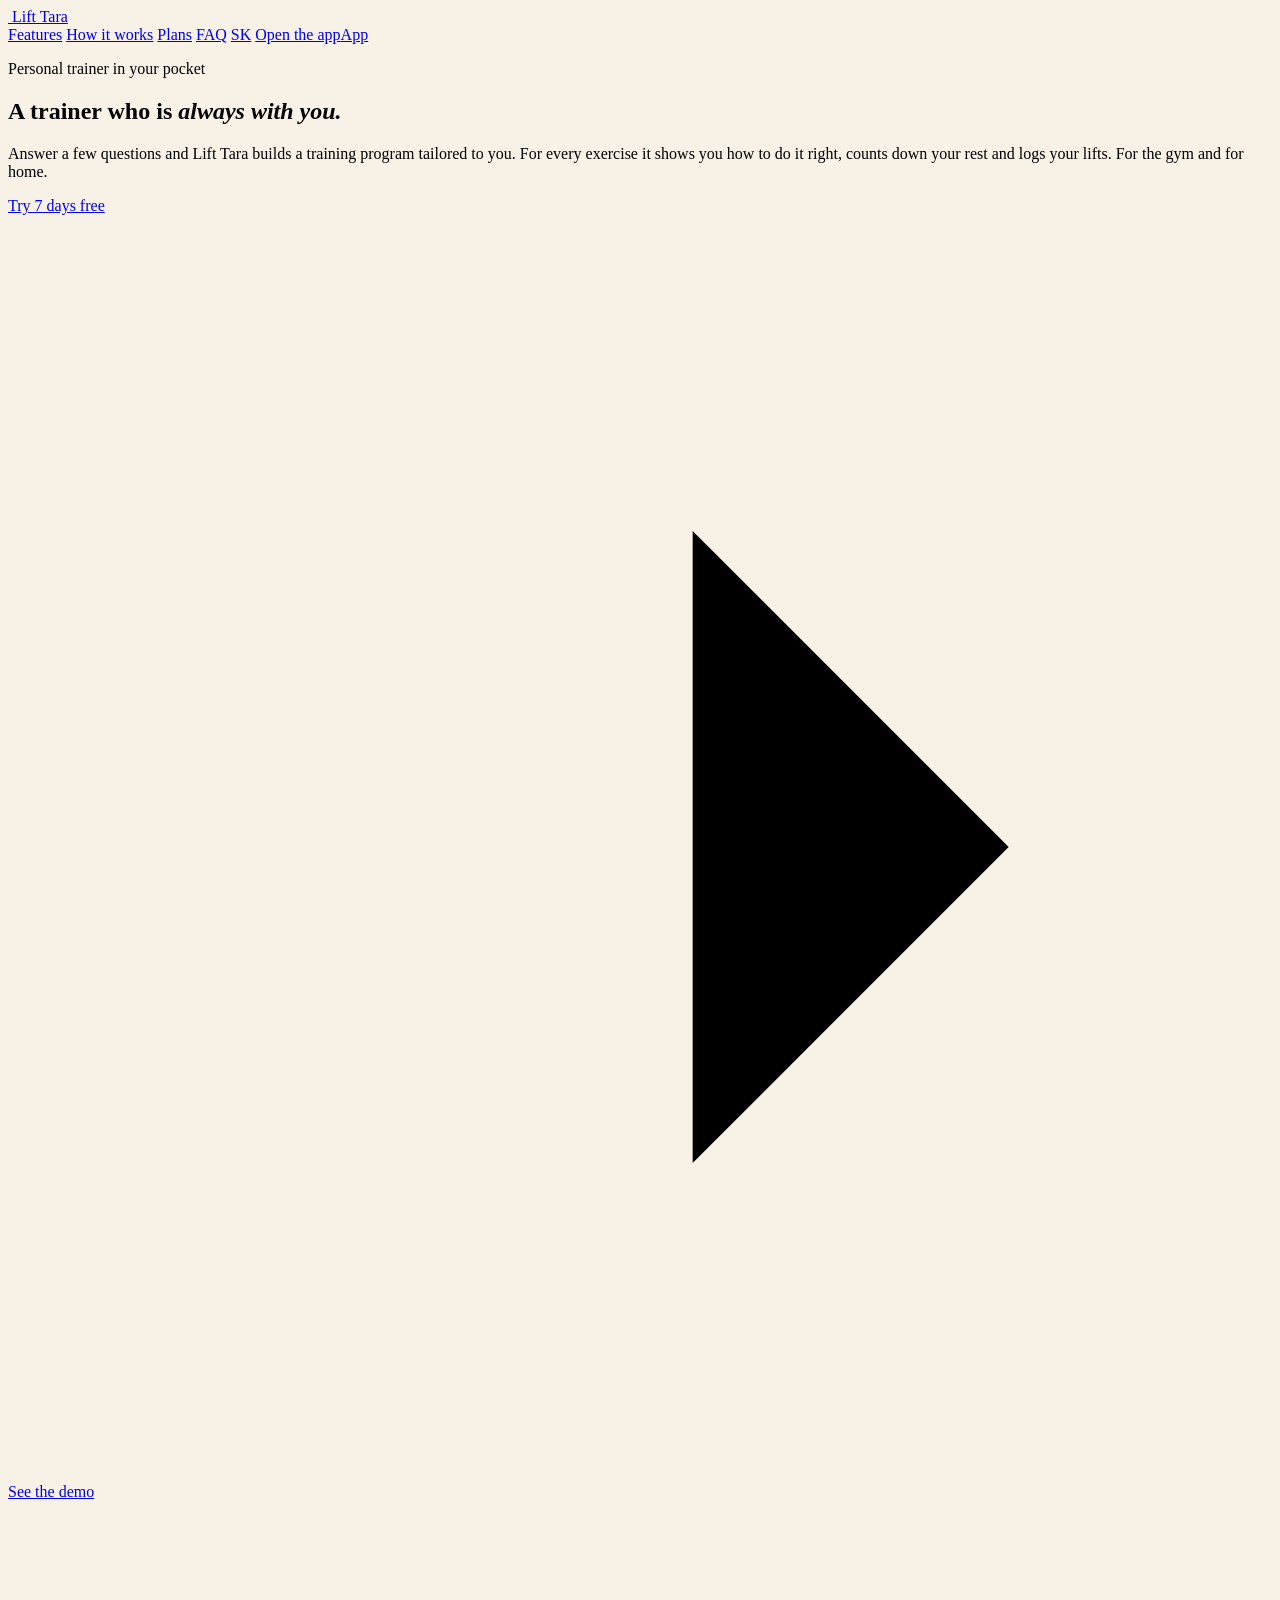
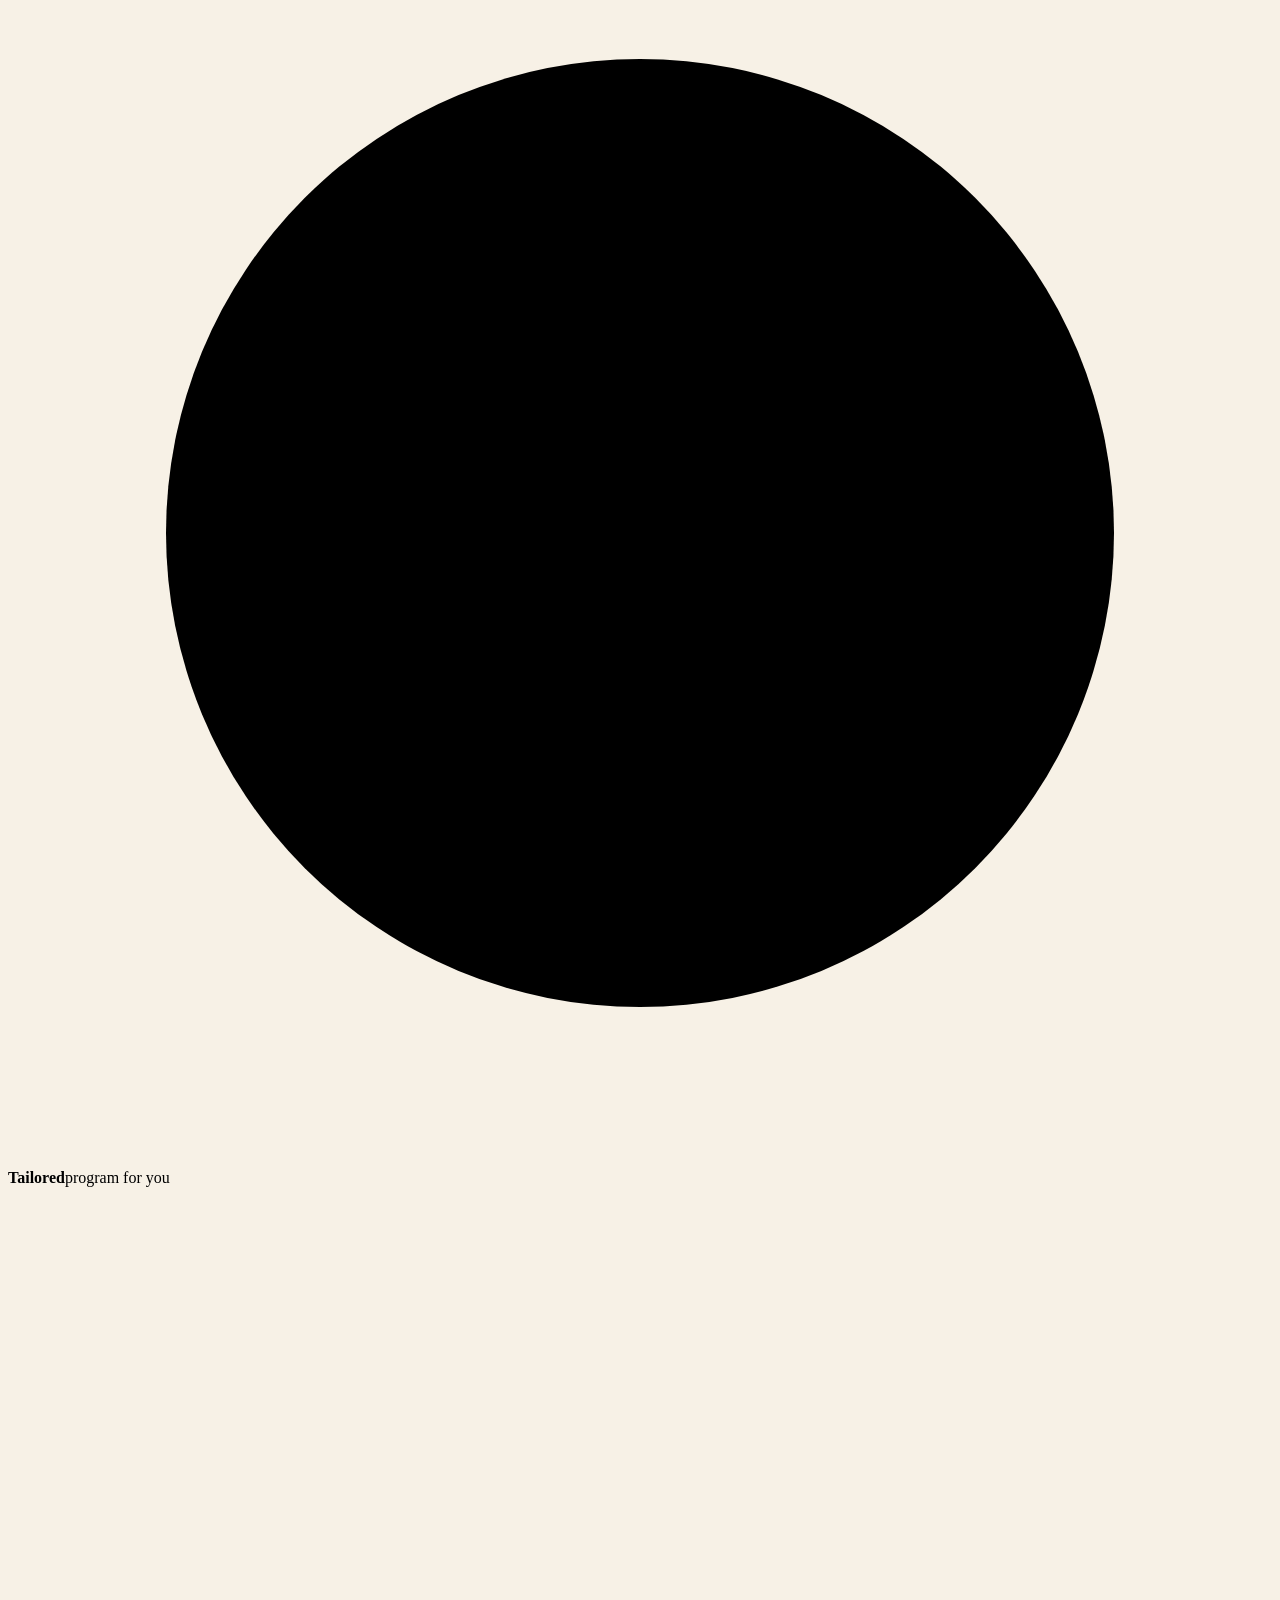
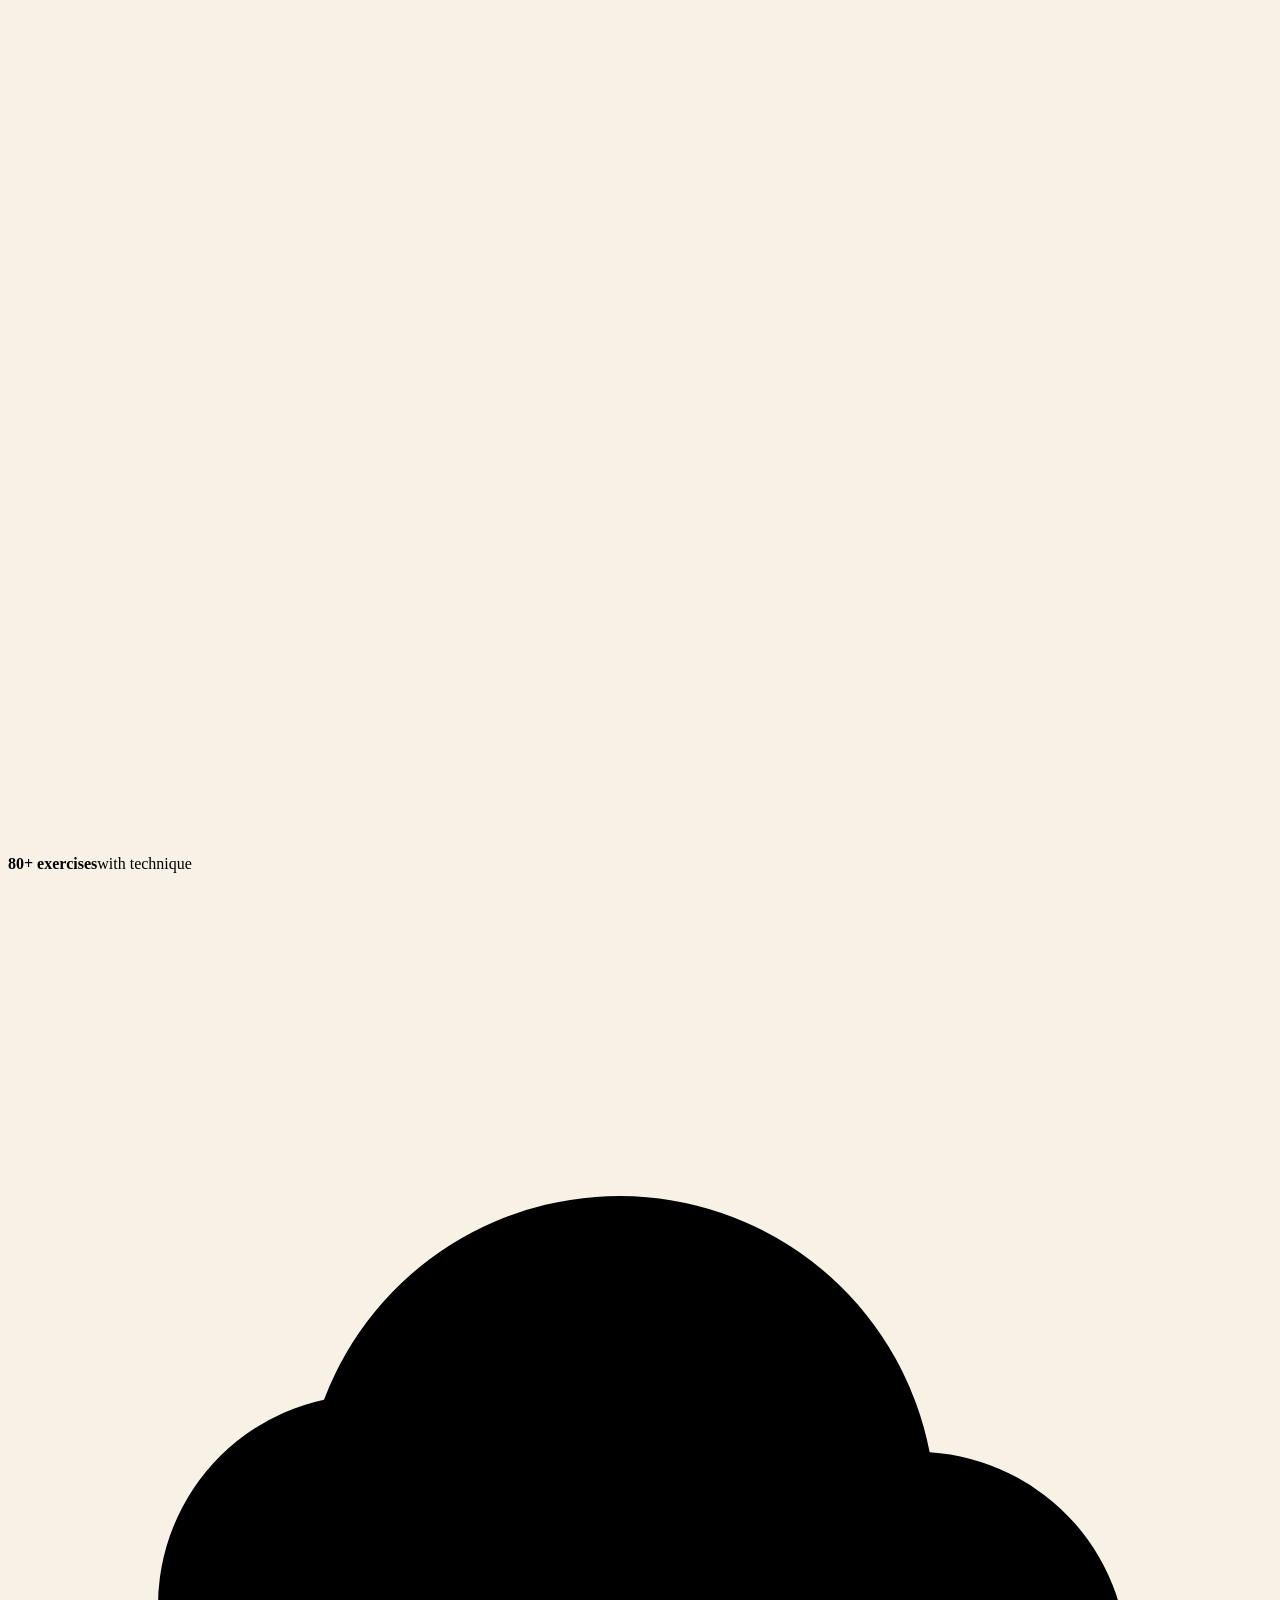
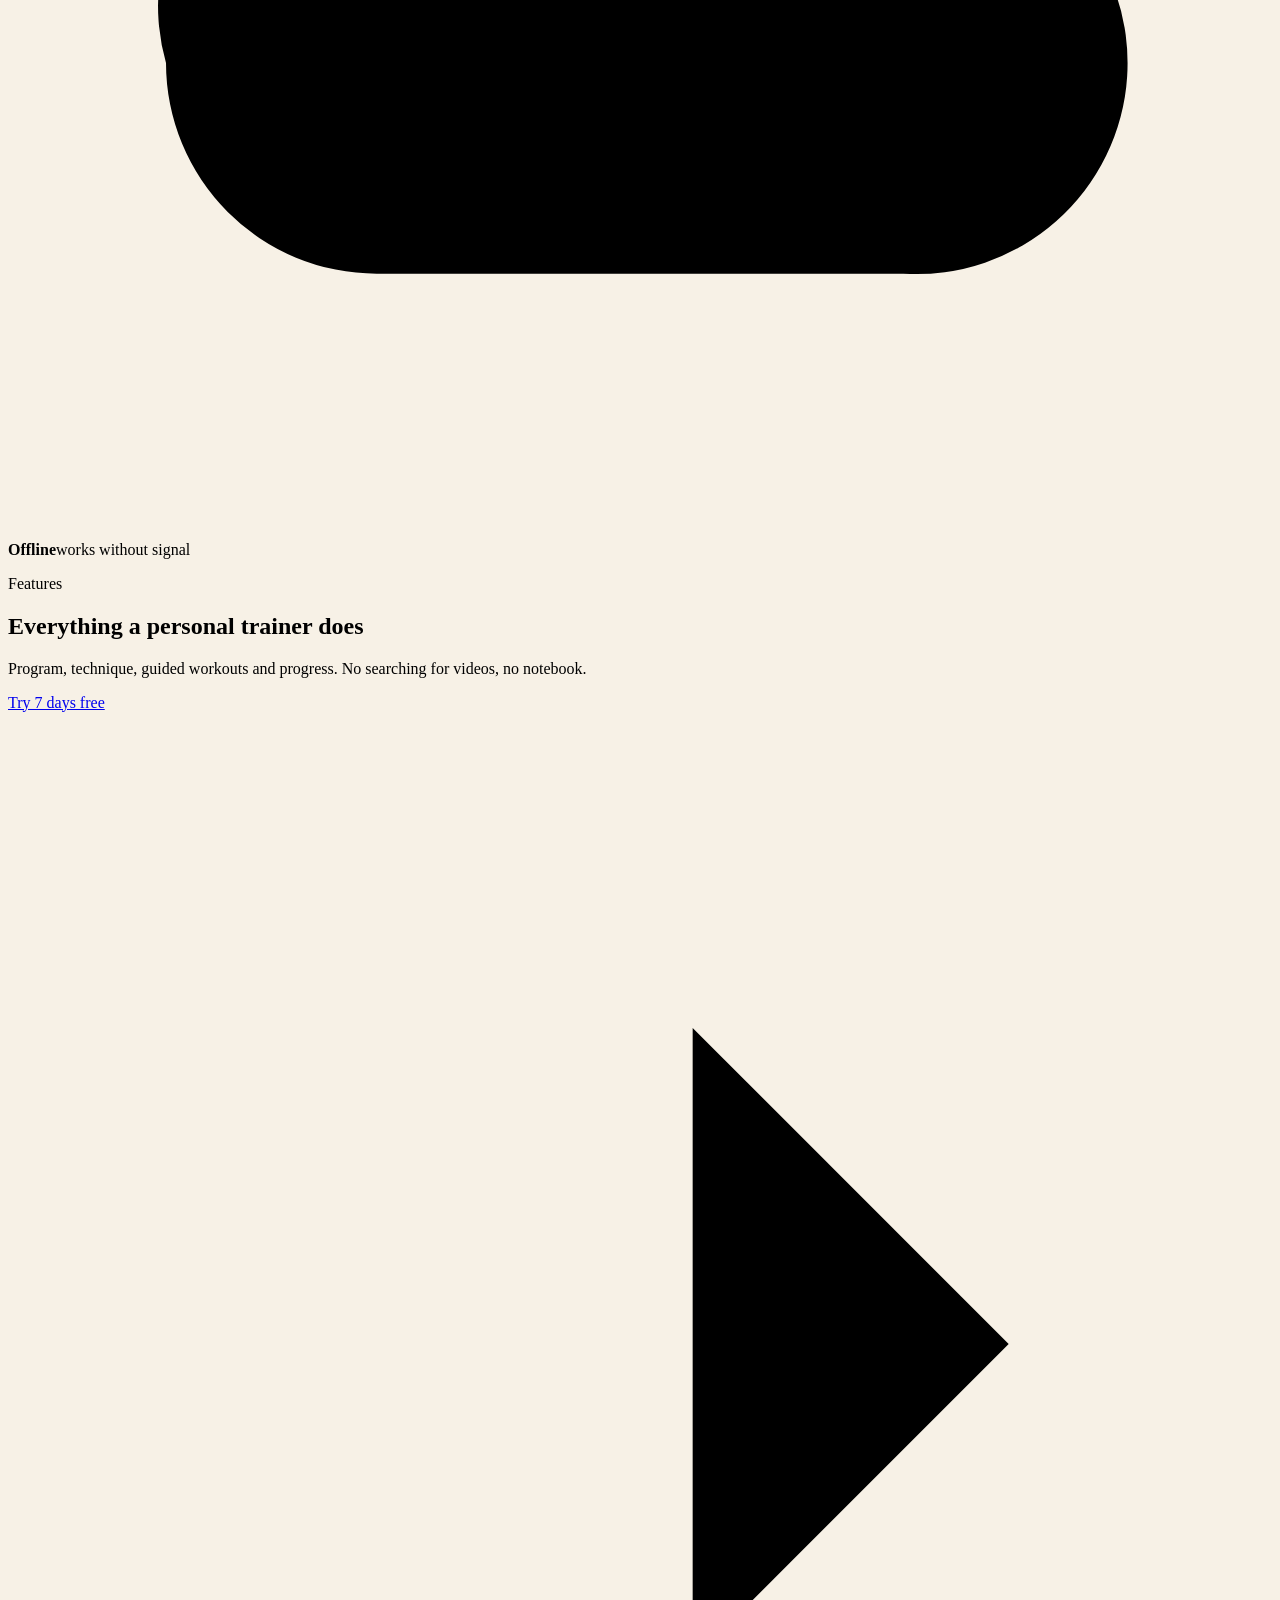
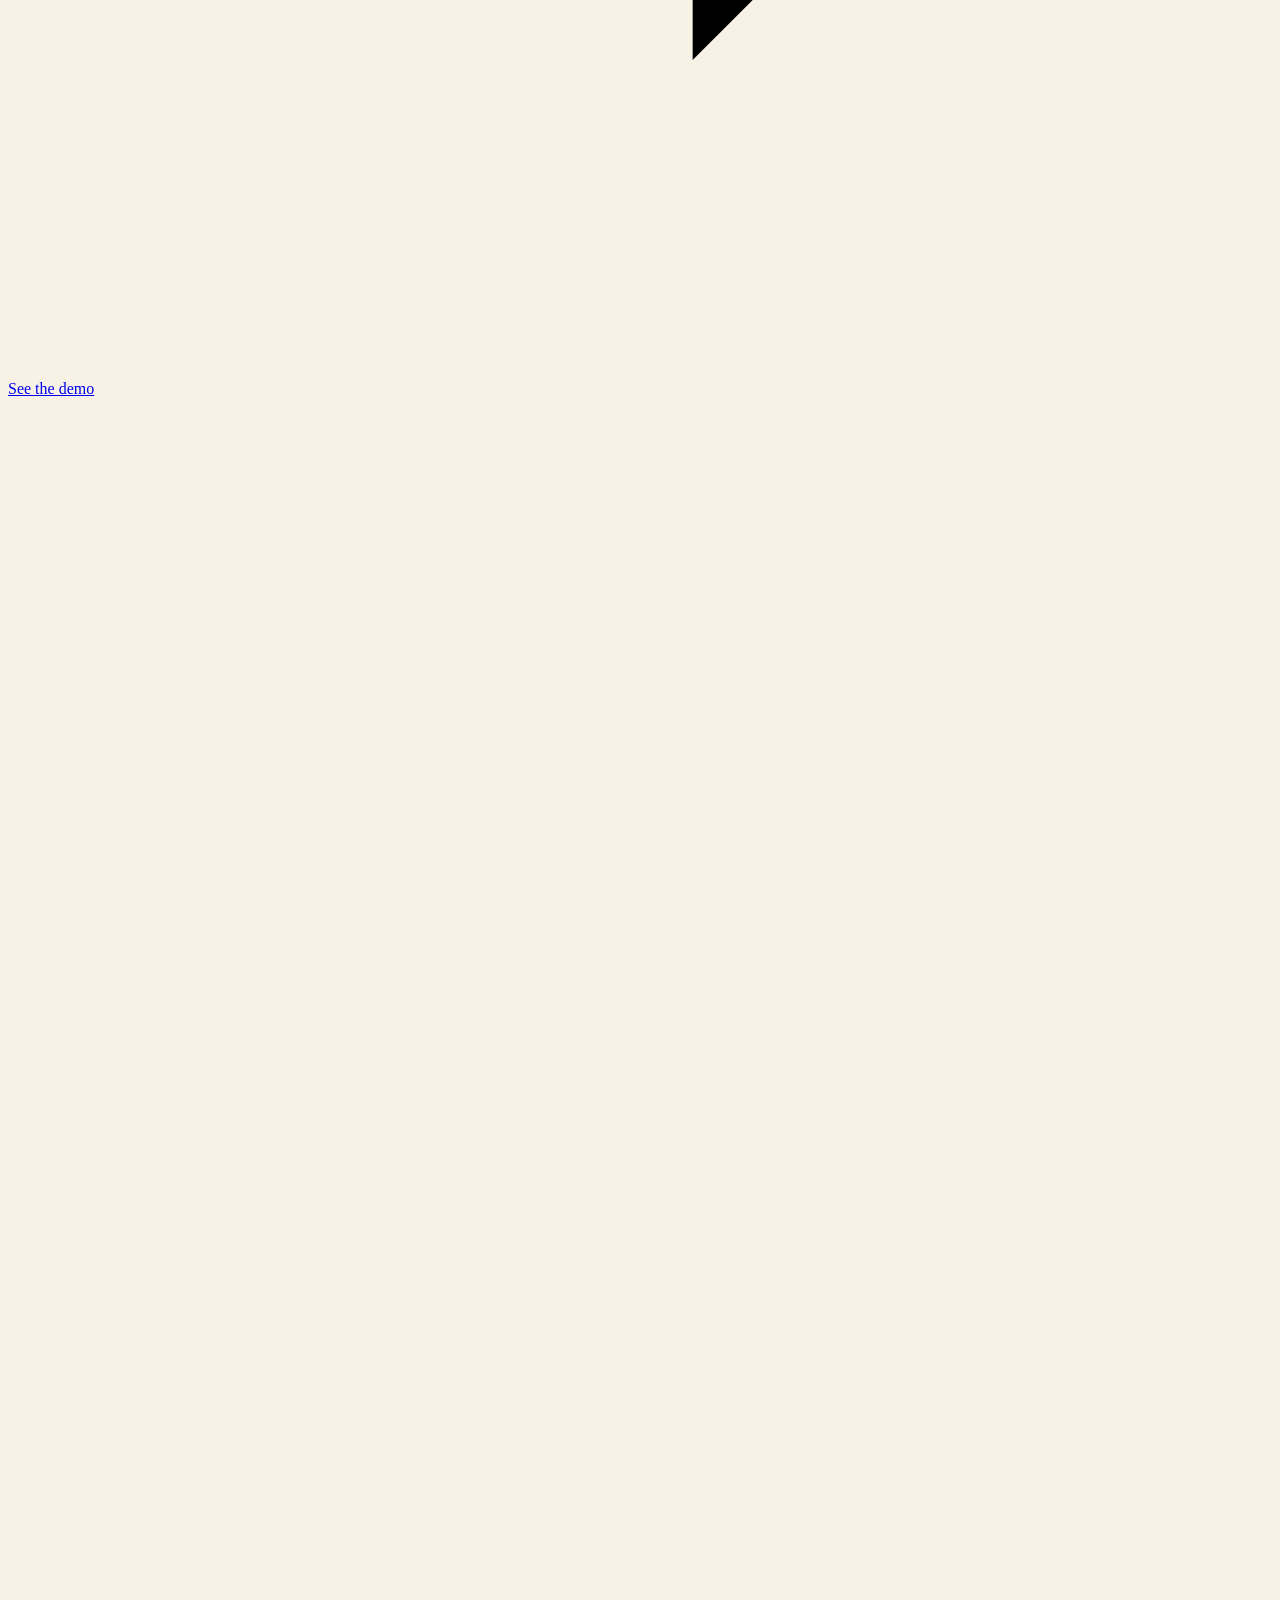
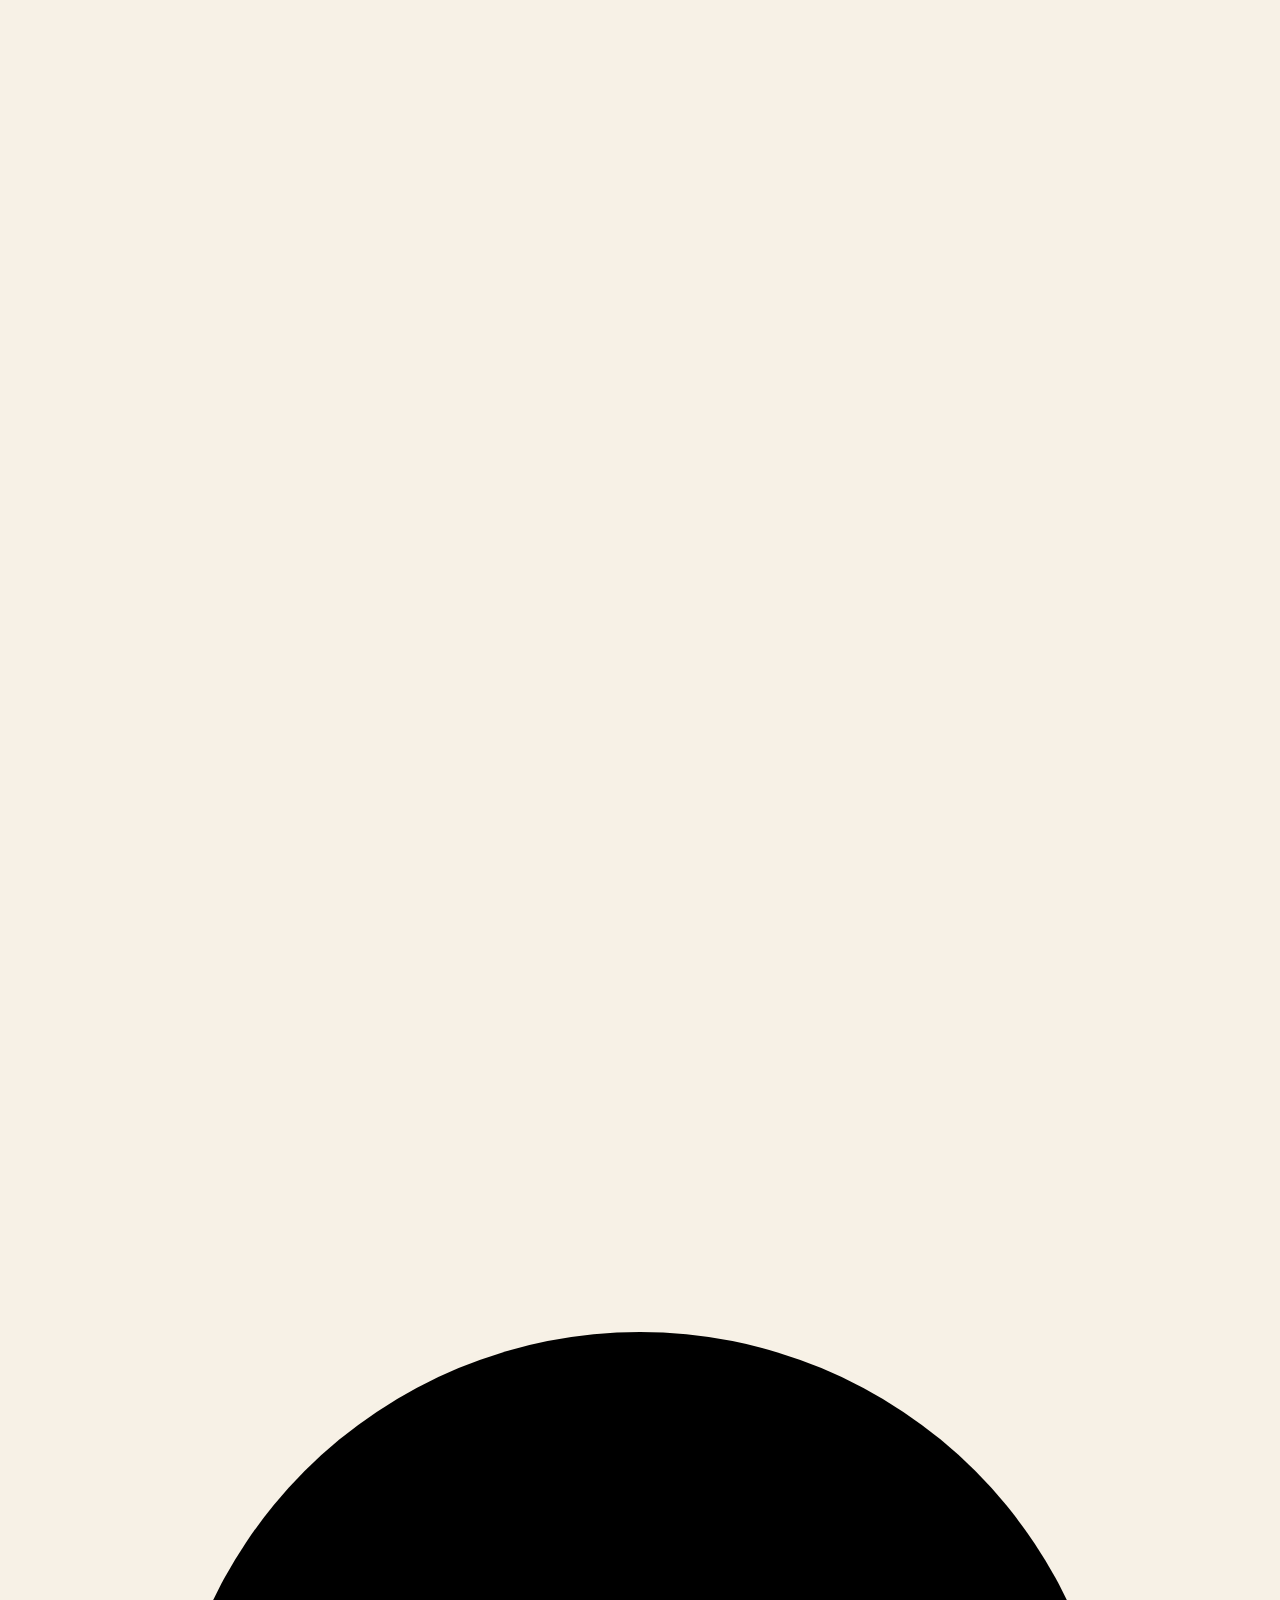
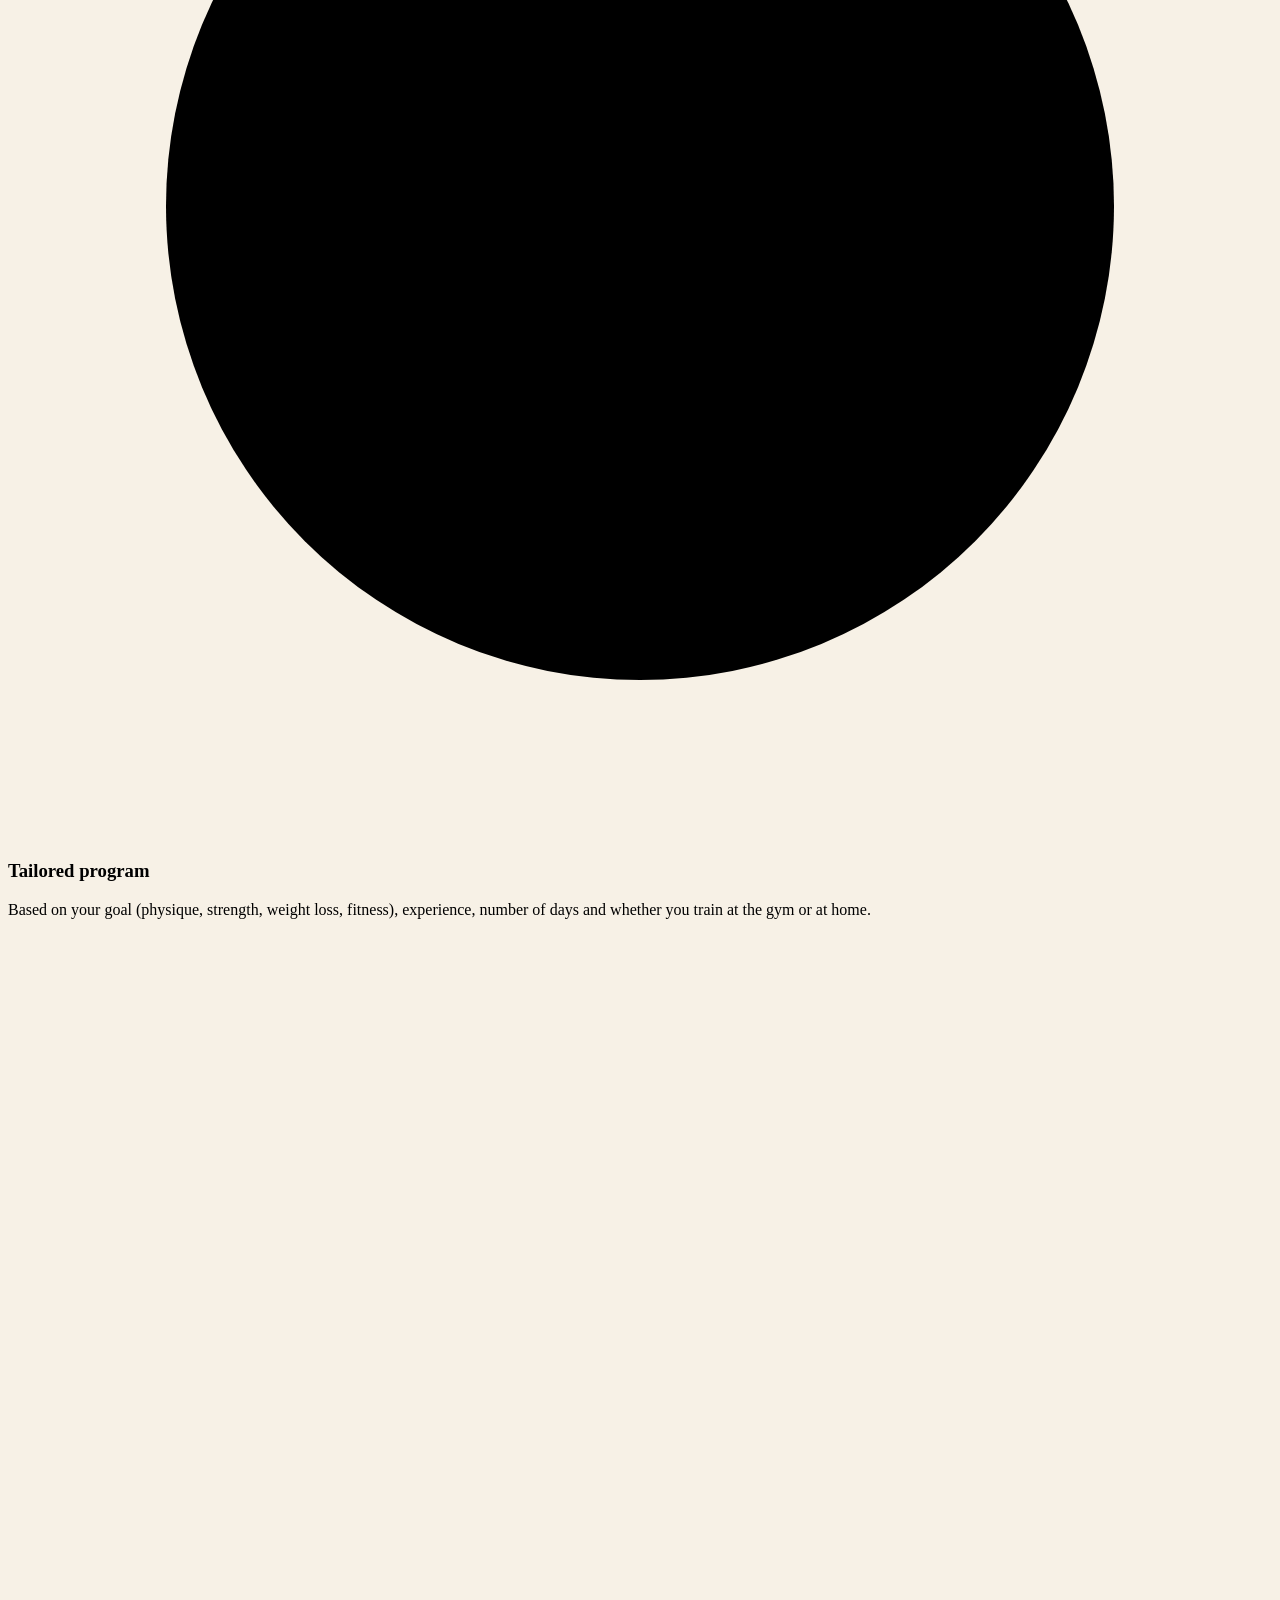
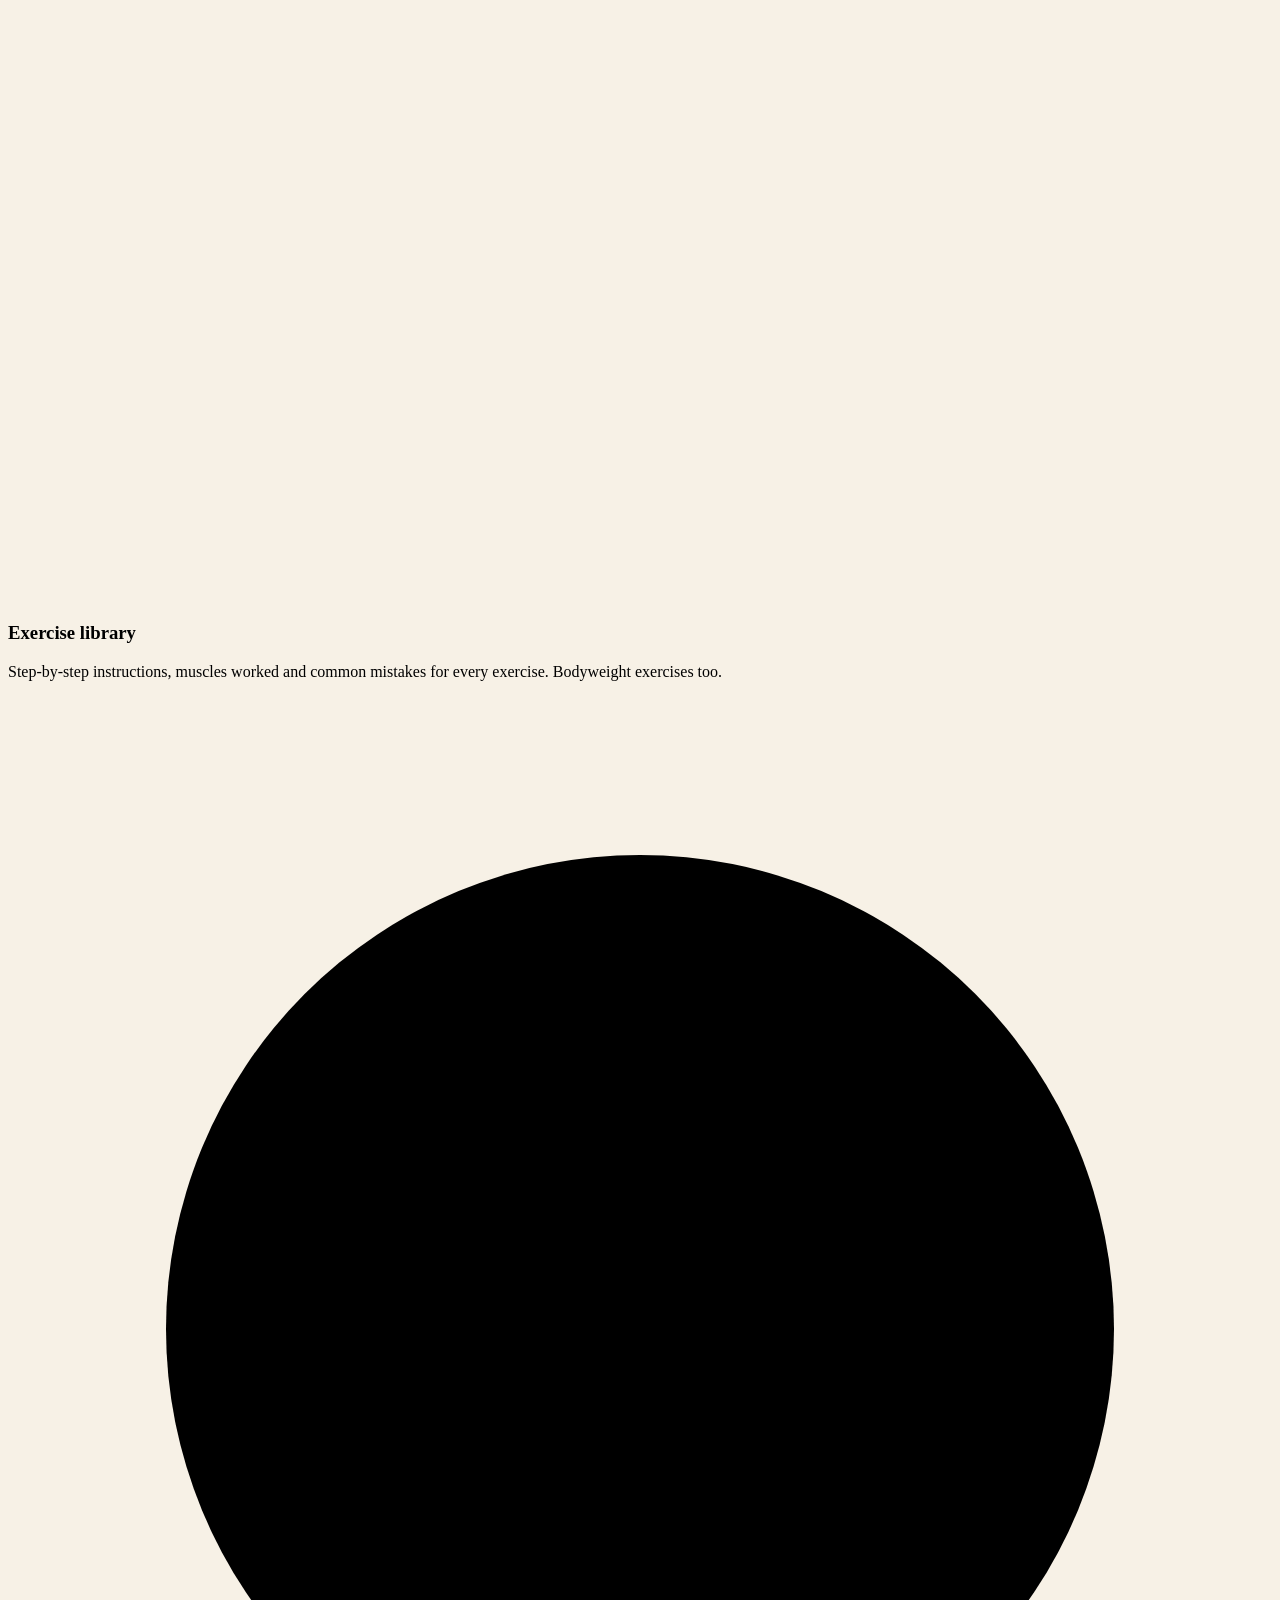
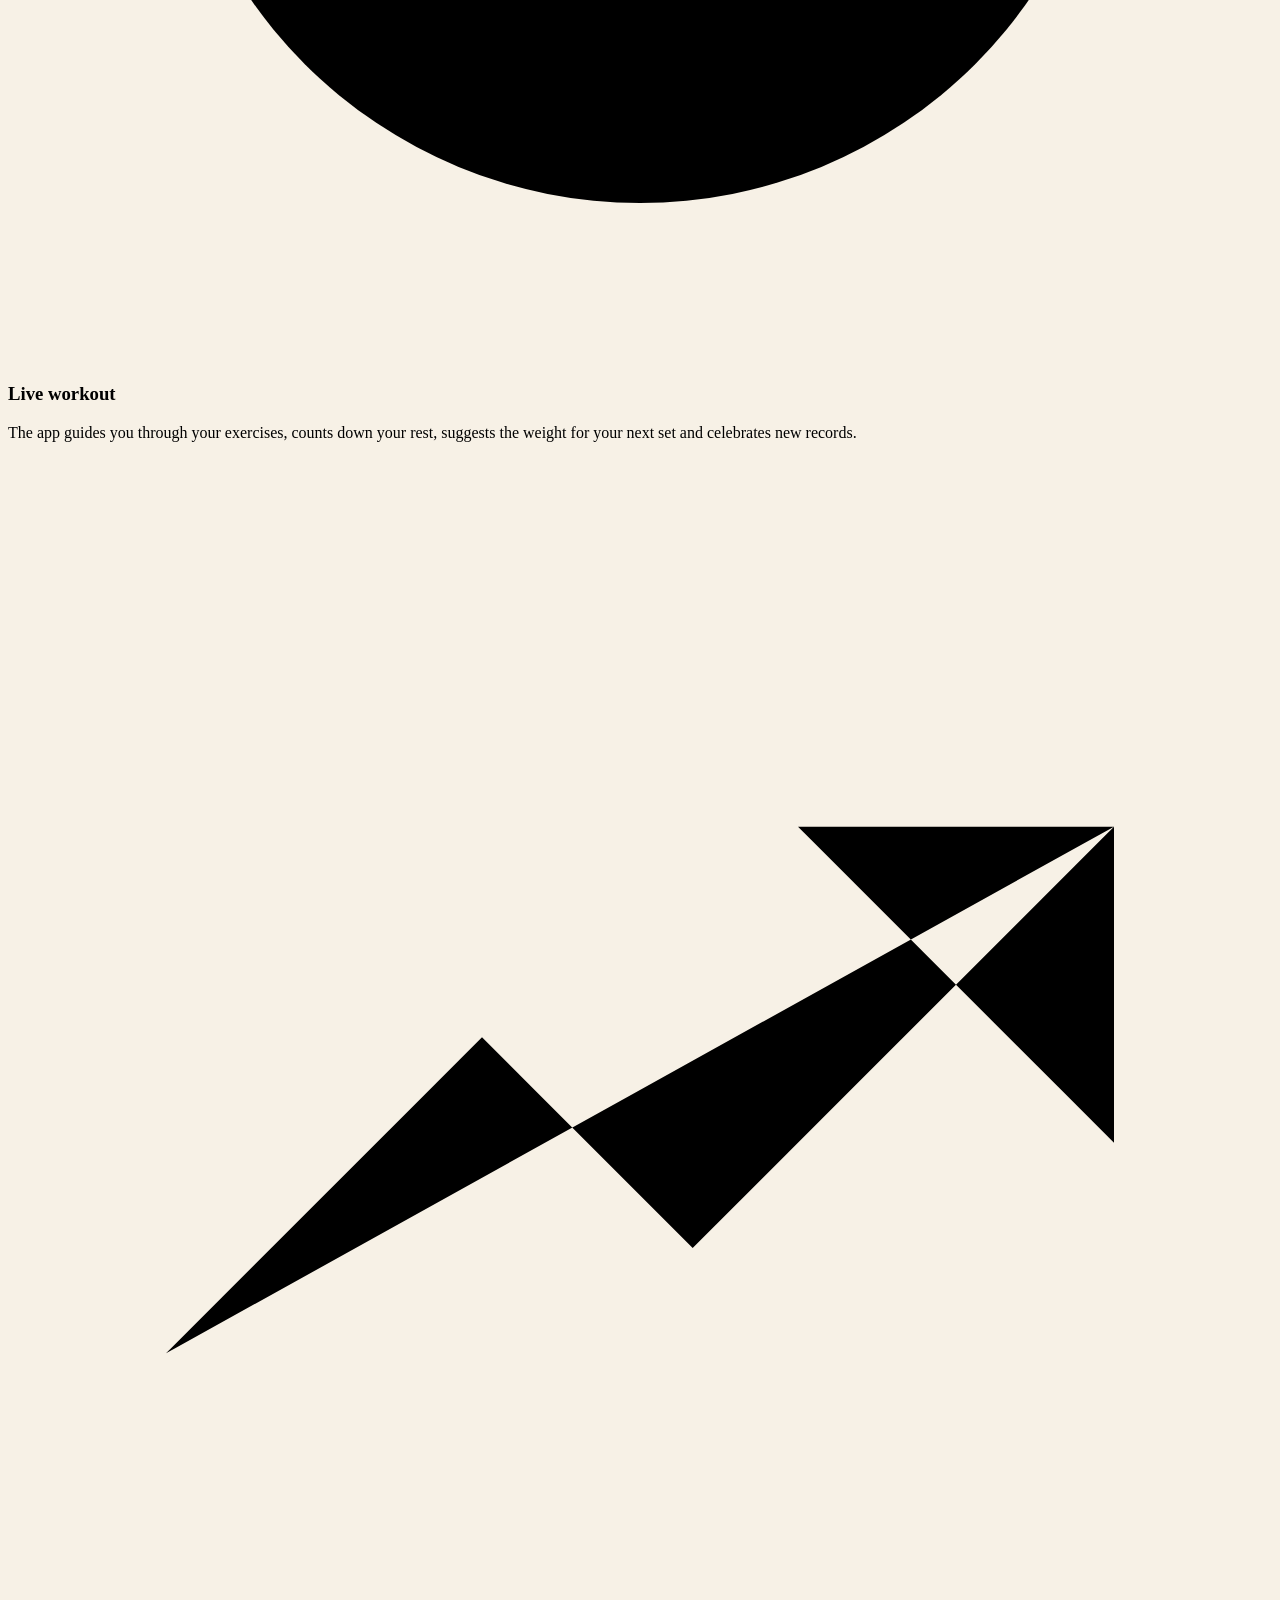
==== en/index.html @ 12bf4230 "Nový náhľadový obrázok odkazu (Lift Tara namiesto trénerskej verzie) Co-Authored-By: Claude Opus 5.5" ====
<!doctype html>
<html lang="en">
<head>
  <meta charset="utf-8">
  <meta name="viewport" content="width=device-width, initial-scale=1, viewport-fit=cover">
  <meta http-equiv="Content-Security-Policy" content="default-src 'self'; script-src 'self'; style-src 'self' 'sha256-IAyDNT/6G2NaZTyTSdvAUQ/pFZrWGkqhx0Gfecst/xU='; img-src 'self' data:; font-src 'self'; connect-src 'self'; object-src 'none'; base-uri 'self'; form-action 'self'; upgrade-insecure-requests">
  <title>Lift Tara – your personal trainer in your pocket</title>
  <meta name="description" content="Lift Tara is a personal trainer in your pocket: a training program tailored to your goal, demos and technique for every exercise, a live workout and progress tracking. For the gym and for home.">
  <meta name="color-scheme" content="dark light">
  <meta name="theme-color" content="#15100e" media="(prefers-color-scheme: dark)">
  <meta name="theme-color" content="#f7f1e6" media="(prefers-color-scheme: light)">
  <link rel="icon" href="../icons/icon.svg?v=4" type="image/svg+xml">
  <link rel="apple-touch-icon" href="../icons/icon-192.png?v=4">
  <link rel="canonical" href="https://lifttara.github.io/en/">
  <link rel="alternate" hreflang="sk" href="https://lifttara.github.io/">
  <link rel="alternate" hreflang="en" href="https://lifttara.github.io/en/">
  <link rel="alternate" hreflang="x-default" href="https://lifttara.github.io/">
  <meta name="robots" content="index, follow, max-image-preview:large">
  <meta property="og:type" content="website">
  <meta property="og:locale" content="en_US">
  <meta property="og:site_name" content="Lift Tara">
  <meta property="og:title" content="Lift Tara – your personal trainer in your pocket">
  <meta property="og:description" content="A tailored program, technique for every exercise, live workouts and progress. Try it free for 7 days.">
  <meta property="og:url" content="https://lifttara.github.io/en/">
  <meta property="og:image" content="https://lifttara.github.io/icons/og.jpg?v=2">
  <meta property="og:image:width" content="1200">
  <meta property="og:image:height" content="630">
  <meta property="og:image:alt" content="Lift Tara">
  <meta name="twitter:card" content="summary_large_image">
  <meta name="twitter:title" content="Lift Tara – your personal trainer in your pocket">
  <meta name="twitter:description" content="A tailored program, technique for every exercise, live workouts and progress. Try it free for 7 days.">
  <meta name="twitter:image" content="https://lifttara.github.io/icons/og.jpg?v=2">
  <link rel="preload" as="image" href="../icons/hero.jpg">
  <style>html, body { background: #15100e; } @media (prefers-color-scheme: light) { html, body { background: #f7f1e6; } }</style>
  <link rel="stylesheet" href="../css/web.css?v=10">
  <script type="application/ld+json">
[
 {
  "@context": "https://schema.org",
  "@type": "SoftwareApplication",
  "name": "Lift Tara",
  "applicationCategory": "HealthApplication",
  "operatingSystem": "iOS, Android, Windows, macOS (web app)",
  "url": "https://lifttara.github.io/en/",
  "image": "https://lifttara.github.io/icons/icon-512.png",
  "inLanguage": "en",
  "description": "Lift Tara is a personal trainer in your pocket: a training program tailored to your goal, demos and technique for every exercise, a live workout and progress tracking. For the gym and for home.",
  "offers": [{"@type": "Offer", "name": "Basic", "price": "4.99", "priceCurrency": "EUR"}, {"@type": "Offer", "name": "Medium", "price": "9.99", "priceCurrency": "EUR"}, {"@type": "Offer", "name": "Pro", "price": "14.99", "priceCurrency": "EUR"}]
 },
 {
  "@context": "https://schema.org",
  "@type": "FAQPage",
  "mainEntity": [
 {
  "@type": "Question",
  "name": "Is Lift Tara suitable for beginners?",
  "acceptedAnswer": {
   "@type": "Answer",
   "text": "Yes. Choose “Beginner” in the questionnaire and you get a simpler program with fewer sets. Every exercise has step-by-step instructions and common mistakes."
  }
 },
 {
  "@type": "Question",
  "name": "Do I have to go to the gym?",
  "acceptedAnswer": {
   "@type": "Answer",
   "text": "No. The program can also be built for home with dumbbells or with no equipment at all."
  }
 },
 {
  "@type": "Question",
  "name": "What is the difference between the plans?",
  "acceptedAnswer": {
   "@type": "Answer",
   "text": "Basic has a ready-made full-body program, the exercise library and live workouts. Medium adds a program tailored to your goal, custom workouts and full progress tracking. Pro is the full version with an AI assistant, which is coming soon."
  }
 },
 {
  "@type": "Question",
  "name": "Can I change or cancel my plan?",
  "acceptedAnswer": {
   "@type": "Answer",
   "text": "Yes, anytime in the app under Settings → Subscription or via the link in your email. If you cancel during the 7-day trial, you pay nothing. Your data stays saved."
  }
 },
 {
  "@type": "Question",
  "name": "Do I need to download it from the App Store or Google Play?",
  "acceptedAnswer": {
   "@type": "Answer",
   "text": "No. Lift Tara is a web app – open it in your browser and add it to your home screen with one tap. Then it behaves like a regular app."
  }
 },
 {
  "@type": "Question",
  "name": "Does the app work without internet?",
  "acceptedAnswer": {
   "@type": "Answer",
   "text": "Yes. Workouts and logging work offline and your changes sync when you’re back online."
  }
 },
 {
  "@type": "Question",
  "name": "Can I use it on my phone and computer?",
  "acceptedAnswer": {
   "@type": "Answer",
   "text": "Yes. Once you sign in, your program, workouts and progress sync across all your devices."
  }
 }
]
 }
]
  </script>
</head>
<body>
  <header class="site-top" id="top">
    <div class="wrap">
      <a href="#" class="brand"><img src="../icons/icon.svg?v=4" alt=""> Lift Tara</a>
      <nav class="menu" aria-label="Main menu">
        <a href="#funkcie">Features</a>
        <a href="#ako">How it works</a>
        <a href="#balicky">Plans</a>
        <a href="#faq">FAQ</a>
        <a href="../" class="btn small lang" hreflang="sk" lang="sk" data-lang="sk" aria-label="Slovenská verzia">SK</a>
        <a href="https://lifttara.github.io/app/?lang=en" class="btn small"><span class="lg">Open the app</span><span class="sm">App</span></a>
      </nav>
    </div>
  </header>

  <main>
    <section class="hero-section">
      <div class="hero-bg" aria-hidden="true"></div>
      <div class="wrap hero-in">
        <p class="eyebrow">Personal trainer in your pocket</p>
        <h1>A trainer who is <em>always with you.</em></h1>
        <p class="lead">Answer a few questions and Lift Tara builds a training program tailored to you. For every exercise it shows you how to do it right, counts down your rest and logs your lifts. For the gym and for home.</p>
        <div class="actions">
          <a href="#balicky" class="btn primary sheen">Try 7 days free <svg class="i" viewBox="0 0 24 24" aria-hidden="true"><path d="M5 12h14M13 6l6 6-6 6"/></svg></a>
          <a href="https://lifttara.github.io/app/?demo&amp;lang=en" class="btn glass">See the demo</a>
        </div>
        <div class="tiles"><div class="tile"><span class="ti"><svg class="i" viewBox="0 0 24 24" aria-hidden="true"><circle cx="12" cy="12" r="9"/><circle cx="12" cy="12" r="5"/><circle cx="12" cy="12" r="1.2"/></svg></span><div><b>Tailored</b><span>program for you</span></div></div><div class="tile"><span class="ti"><svg class="i" viewBox="0 0 24 24" aria-hidden="true"><path d="M6.5 6.5v11M17.5 6.5v11M3.5 9v6M20.5 9v6M6.5 12h11"/></svg></span><div><b>80+ exercises</b><span>with technique</span></div></div><div class="tile"><span class="ti"><svg class="i" viewBox="0 0 24 24" aria-hidden="true"><path d="M3 15a4 4 0 0 0 4 4h10a4 4 0 0 0 .5-8A6 6 0 0 0 6 10a4 4 0 0 0-3 5z"/></svg></span><div><b>Offline</b><span>works without signal</span></div></div></div>
      </div>
      <span class="scroll-hint" aria-hidden="true"></span>
    </section>

    <section id="funkcie" class="section">
      <div class="wrap">
        <div class="app-head rv">
          <div>
            <p class="eyebrow">Features</p>
            <h2>Everything a personal trainer does</h2>
            <p class="lead">Program, technique, guided workouts and progress. No searching for videos, no notebook.</p>
            <div class="actions"><a href="#balicky" class="btn primary">Try 7 days free <svg class="i" viewBox="0 0 24 24" aria-hidden="true"><path d="M5 12h14M13 6l6 6-6 6"/></svg></a><a href="https://lifttara.github.io/app/?demo&amp;lang=en" class="btn">See the demo</a></div>
          </div>
          <div class="phones" aria-hidden="true">
            <figure class="phone"><img src="../icons/screens/a-program-en.jpg" alt="" loading="lazy" width="600" height="1300"></figure>
            <figure class="phone main"><img src="../icons/screens/a-today-en.jpg" alt="" loading="lazy" width="600" height="1300"></figure>
            <figure class="phone"><img src="../icons/screens/a-ex-en.jpg" alt="" loading="lazy" width="600" height="1300"></figure>
          </div>
        </div>
        <div class="feat-grid">
          <article class="card feat rv"><span class="ic"><svg class="i" viewBox="0 0 24 24" aria-hidden="true"><circle cx="12" cy="12" r="9"/><circle cx="12" cy="12" r="5"/><circle cx="12" cy="12" r="1.2"/></svg></span><h3>Tailored program</h3><p>Based on your goal (physique, strength, weight loss, fitness), experience, number of days and whether you train at the gym or at home.</p></article>
          <article class="card feat rv"><span class="ic"><svg class="i" viewBox="0 0 24 24" aria-hidden="true"><path d="M6.5 6.5v11M17.5 6.5v11M3.5 9v6M20.5 9v6M6.5 12h11"/></svg></span><h3>Exercise library</h3><p>Step-by-step instructions, muscles worked and common mistakes for every exercise. Bodyweight exercises too.</p></article>
          <article class="card feat rv"><span class="ic"><svg class="i" viewBox="0 0 24 24" aria-hidden="true"><circle cx="12" cy="12" r="9"/><path d="M10 8.5v7l5.5-3.5z"/></svg></span><h3>Live workout</h3><p>The app guides you through your exercises, counts down your rest, suggests the weight for your next set and celebrates new records.</p></article>
          <article class="card feat rv"><span class="ic"><svg class="i" viewBox="0 0 24 24" aria-hidden="true"><path d="M3 17l6-6 4 4 8-8M15 7h6v6"/></svg></span><h3>Records and progress</h3><p>Your best set for every exercise, a performance chart and the history of all your workouts.</p></article>
          <article class="card feat rv"><span class="ic"><svg class="i" viewBox="0 0 24 24" aria-hidden="true"><path d="M4 8h3l2-3h6l2 3h3v11H4z"/><circle cx="12" cy="13" r="3.5"/></svg></span><h3>Measurements and photos</h3><p>Weight, measurements and progress photos in one place, with a trend chart.</p></article>
          <article class="card feat rv"><span class="ic"><svg class="i" viewBox="0 0 24 24" aria-hidden="true"><path d="M19.5 14.6A7.8 7.8 0 1 1 9.4 4.5a6.3 6.3 0 0 0 10.1 10.1z"/></svg></span><h3>Habits</h3><p>Steps, water and sleep in a few seconds a day, with your own goals.</p></article>
          <article class="card feat rv"><span class="ic"><svg class="i" viewBox="0 0 24 24" aria-hidden="true"><path d="M9 5h10M9 12h10M9 19h10M5 5h.01M5 12h.01M5 19h.01"/></svg></span><h3>Limitations</h3><p>Bad back, knees or shoulders? The program leaves out exercises that would strain them.</p></article>
          <article class="card feat rv"><span class="ic"><svg class="i" viewBox="0 0 24 24" aria-hidden="true"><path d="M3 15a4 4 0 0 0 4 4h10a4 4 0 0 0 .5-8A6 6 0 0 0 6 10a4 4 0 0 0-3 5z"/></svg></span><h3>Phone and computer</h3><p>Once you sign in, everything syncs. Works offline, in English and Slovak.</p></article>
        </div>
      </div>
    </section>

    <section id="trening" class="section alt">
      <div class="wrap">
        <div class="app-head reverse rv">
          <div>
            <p class="eyebrow">During your workout</p>
            <h2>Your workout, step by step</h2>
            <p class="lead">Tap “Start workout” and the app guides you. You see what to do, how many sets and with what weight. After each set it counts down your rest, and after the workout it shows how you improved.</p>
            <ul class="checks"><li>Rest timer between sets</li><li>Weight suggestion based on your last workout</li><li>Personal record celebration</li><li>Summary: time, sets and kilos lifted</li></ul>
          </div>
          <div class="phones two" aria-hidden="true">
            <figure class="phone main"><img src="../icons/screens/a-live-en.jpg" alt="" loading="lazy" width="600" height="1300"></figure>
            <figure class="phone"><img src="../icons/screens/a-progress-en.jpg" alt="" loading="lazy" width="600" height="1300"></figure>
          </div>
        </div>
      </div>
    </section>

    <section id="greta" class="section">
      <div class="wrap greta-sec">
        <div class="greta-photo rv"><img src="../icons/greta/flex.jpg" alt="Granny Greta flexing her biceps" loading="lazy" width="520" height="578"><span class="tag">GRANNY GRETA</span></div>
        <div class="rv">
          <p class="eyebrow">Your motivation</p>
          <h2>Meet Granny Greta</h2>
          <p class="lead">Greta is the Lift Tara mascot. Every day she greets you in the app with a short one-liner. Lift Tara builds your program – Greta just won’t let you skip it.</p>
          <div class="quotes">
            <div class="quote-b"><img src="../icons/greta/avatar.jpg" alt="" width="44" height="44" loading="lazy"><p>“Knees out, chest up. I squat deeper with a sack of potatoes.”</p></div>
            <div class="quote-b"><img src="../icons/greta/avatar.jpg" alt="" width="44" height="44" loading="lazy"><p>“Records aren’t made on the couch.”</p></div>
            <div class="quote-b"><img src="../icons/greta/avatar.jpg" alt="" width="44" height="44" loading="lazy"><p>“Don’t skip. Swap. Where there’s a will, there’s a way.”</p></div>
          </div>
        </div>
      </div>
    </section>

    <section id="ako" class="section alt">
      <div class="wrap">
        <div class="section-head center rv"><p class="eyebrow">How it works</p><h2>Get started in a minute</h2></div>
        <div class="grid3">
          <div class="card step rv"><span class="num">01</span><h3>Fill in the questionnaire</h3><p>Your goal, experience, how many days a week you want to train and where. It takes a minute.</p></div>
          <div class="card step rv"><span class="num">02</span><h3>Get your program</h3><p>Lift Tara builds tailored training days with sets, reps and rest times.</p></div>
          <div class="card step rv"><span class="num">03</span><h3>Train and track progress</h3><p>The app guides you through every workout, logs your lifts and shows your records.</p></div>
        </div>
      </div>
    </section>

    <section id="balicky" class="section">
      <div class="wrap">
        <div class="section-head center rv"><p class="eyebrow">Plans</p><h2>Choose how much guidance you want</h2><p class="lead mx-auto">Every plan comes with 7 days free. Cancel or change it anytime.</p></div>
        <div class="tiers">
          <article class="card price-card tier tier-basic rv">
            
            <h3>Basic</h3>
            <p class="muted tier-sub">Get started with a ready-made program.</p>
            <p class="price">€4.99 <span>/ month</span></p>
            <ul class="checks"><li><span>Library of 80+ exercises with technique and mistakes</span></li><li><span>Ready-made full-body program</span></li><li><span>Live workout with rest timer</span></li><li><span>Workout log and personal records</span></li><li><span>Phone and computer, works offline</span></li></ul>
            <a href="https://lifttara.github.io/app/?plan=basic&amp;lang=en" class="btn">Try 7 days free <svg class="i" viewBox="0 0 24 24" aria-hidden="true"><path d="M5 12h14M13 6l6 6-6 6"/></svg></a>
          </article>
          <article class="card price-card tier tier-medium featured rv">
            <span class="badge">Most popular</span>
            <h3>Medium</h3>
            <p class="muted tier-sub">A program tailored exactly to you.</p>
            <p class="price">€9.99 <span>/ month</span></p>
            <ul class="checks"><li><span>Everything in Basic</span></li><li><span>Program tailored to your goal, place and limitations</span></li><li><span>2 to 5 training days, change anytime</span></li><li><span>Custom workouts from the exercise library</span></li><li><span>Charts, measurements, progress photos and habits</span></li></ul>
            <a href="https://lifttara.github.io/app/?plan=medium&amp;lang=en" class="btn primary">Try 7 days free <svg class="i" viewBox="0 0 24 24" aria-hidden="true"><path d="M5 12h14M13 6l6 6-6 6"/></svg></a>
          </article>
          <article class="card price-card tier tier-pro rv">
            
            <h3>Pro</h3>
            <p class="muted tier-sub">The full version with an AI assistant.</p>
            <p class="price">€14.99 <span>/ month</span></p>
            <ul class="checks"><li><span>Everything in Medium</span></li><li><span>AI assistant: technique, nutrition and plan changes <span class="soon">coming soon</span></span></li><li><span>Get new features first</span></li><li><span>Priority support</span></li></ul>
            <a href="https://lifttara.github.io/app/?plan=pro&amp;lang=en" class="btn">Try 7 days free <svg class="i" viewBox="0 0 24 24" aria-hidden="true"><path d="M5 12h14M13 6l6 6-6 6"/></svg></a>
          </article>
        </div>
        <p class="muted tier-note">Prices include VAT where applicable. Pay by card, Apple Pay, Google Pay or PayPal.</p>
      </div>
    </section>

    <section id="instalacia" class="section alt">
      <div class="wrap">
        <div class="section-head center rv"><p class="eyebrow">Installation</p><h2>No App Store, straight to your home screen</h2><p class="lead mx-auto">Lift Tara is a web app. Open it in your browser and add it to your home screen – then it behaves like a regular app, full screen too.</p></div>
        <div class="grid3">
          <div class="card rv"><span class="ic"><svg class="i" viewBox="0 0 24 24" aria-hidden="true"><rect x="6" y="2.5" width="12" height="19" rx="3"/><path d="M10.5 18h3"/></svg></span><h3>iPhone</h3><p class="muted m0">In Safari tap <b>Share</b> → <b>Add to Home Screen</b>.</p></div>
          <div class="card rv"><span class="ic"><svg class="i" viewBox="0 0 24 24" aria-hidden="true"><rect x="6" y="2.5" width="12" height="19" rx="3"/><path d="M10.5 18h3"/></svg></span><h3>Android</h3><p class="muted m0">In Chrome open the menu <b>⋮</b> → <b>Install app</b>.</p></div>
          <div class="card rv"><span class="ic"><svg class="i" viewBox="0 0 24 24" aria-hidden="true"><rect x="3" y="4" width="18" height="12" rx="2"/><path d="M8 20h8M12 16v4"/></svg></span><h3>Computer</h3><p class="muted m0">In Chrome or Edge click the install icon in the address bar.</p></div>
        </div>
      </div>
    </section>

    <section id="faq" class="section">
      <div class="wrap">
        <div class="section-head center rv"><p class="eyebrow">FAQ</p><h2>Frequently asked questions</h2></div>
        <div class="faq">
          <details class="card rv" open><summary>Is Lift Tara suitable for beginners?</summary><p>Yes. Choose “Beginner” in the questionnaire and you get a simpler program with fewer sets. Every exercise has step-by-step instructions and common mistakes.</p></details>
          <details class="card rv"><summary>Do I have to go to the gym?</summary><p>No. The program can also be built for home with dumbbells or with no equipment at all.</p></details>
          <details class="card rv"><summary>What is the difference between the plans?</summary><p>Basic has a ready-made full-body program, the exercise library and live workouts. Medium adds a program tailored to your goal, custom workouts and full progress tracking. Pro is the full version with an AI assistant, which is coming soon.</p></details>
          <details class="card rv"><summary>Can I change or cancel my plan?</summary><p>Yes, anytime in the app under Settings → Subscription or via the link in your email. If you cancel during the 7-day trial, you pay nothing. Your data stays saved.</p></details>
          <details class="card rv"><summary>Do I need to download it from the App Store or Google Play?</summary><p>No. Lift Tara is a web app – open it in your browser and add it to your home screen with one tap. Then it behaves like a regular app.</p></details>
          <details class="card rv"><summary>Does the app work without internet?</summary><p>Yes. Workouts and logging work offline and your changes sync when you’re back online.</p></details>
          <details class="card rv"><summary>Can I use it on my phone and computer?</summary><p>Yes. Once you sign in, your program, workouts and progress sync across all your devices.</p></details>
        </div>
      </div>
    </section>

    <section id="zacat" class="section">
      <div class="wrap">
        <div class="card end-cta rv">
          <h2>Your first workout can be today</h2>
          <p class="lead">Fill in the questionnaire, get your program and train free for 7 days.</p>
          <div class="actions"><a href="#balicky" class="btn primary">Try 7 days free <svg class="i" viewBox="0 0 24 24" aria-hidden="true"><path d="M5 12h14M13 6l6 6-6 6"/></svg></a><a href="https://lifttara.github.io/app/?demo&amp;lang=en" class="btn glass">See the demo</a></div>
        </div>
      </div>
    </section>
  </main>

  <footer class="footer">
    <div class="wrap"><span>© <span id="year">2026</span> Lift Tara · your personal trainer in your pocket</span><span class="foot-links"><a href="terms.html#podmienky" class="muted">Terms</a><a href="terms.html#sukromie" class="muted">Privacy</a><a href="mailto:lifttara.support@gmail.com" class="muted">lifttara.support@gmail.com</a><a href="https://lifttara.github.io/app/?lang=en" class="muted">Open the app ›</a></span></div>
  </footer>
  <script src="../js/site.js"></script>
</body>
</html>
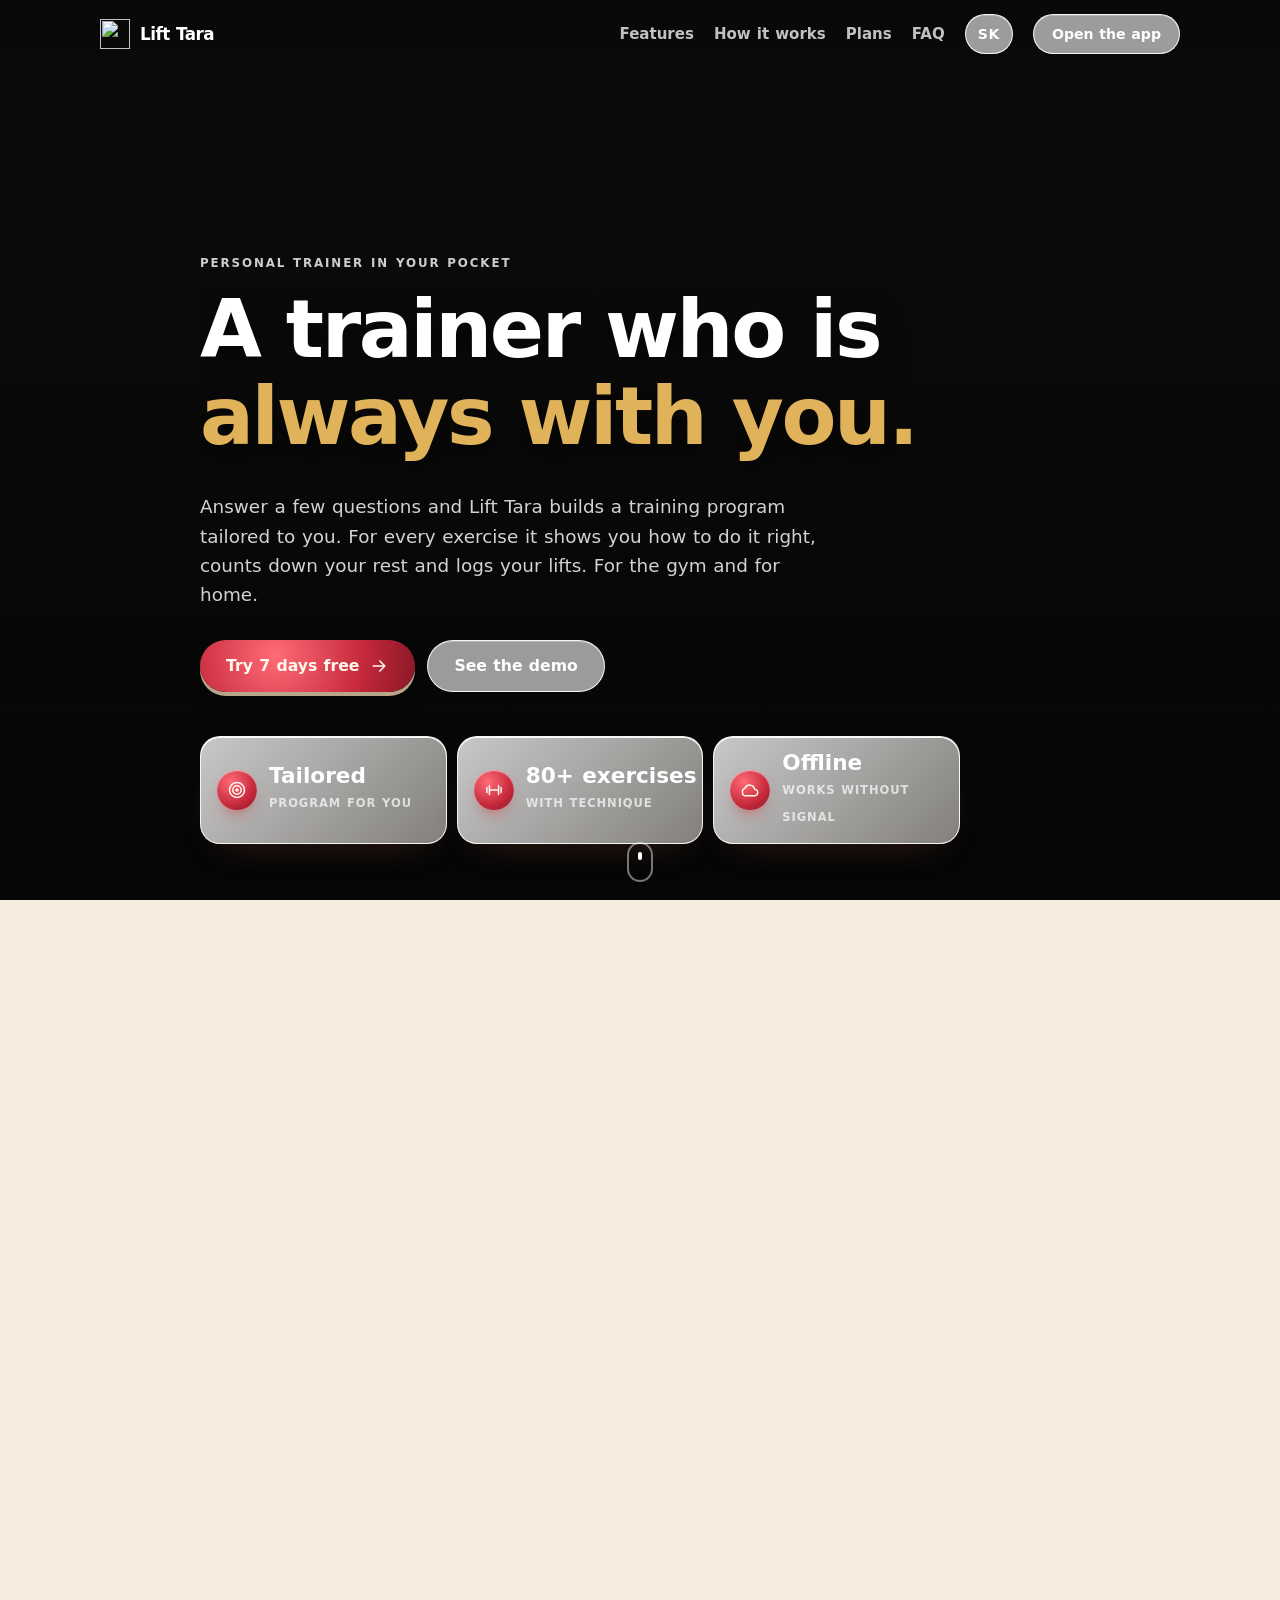
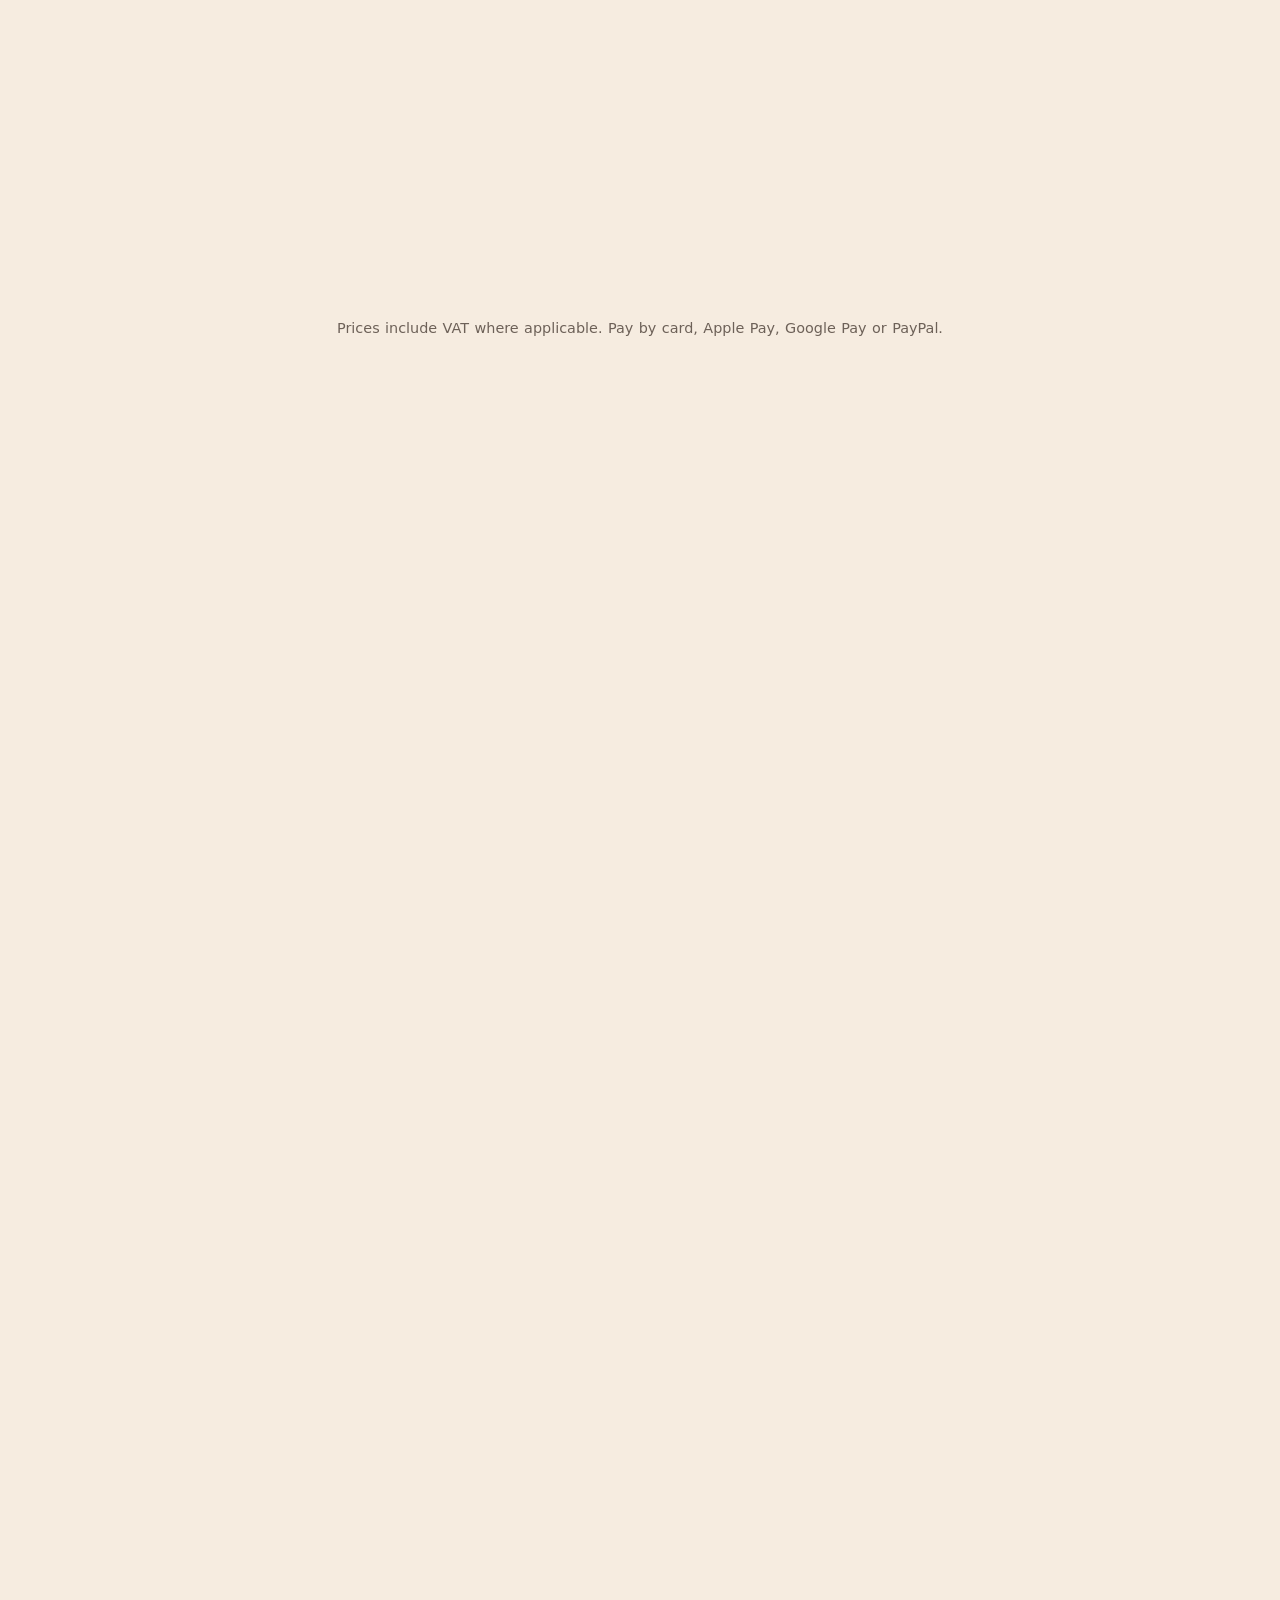
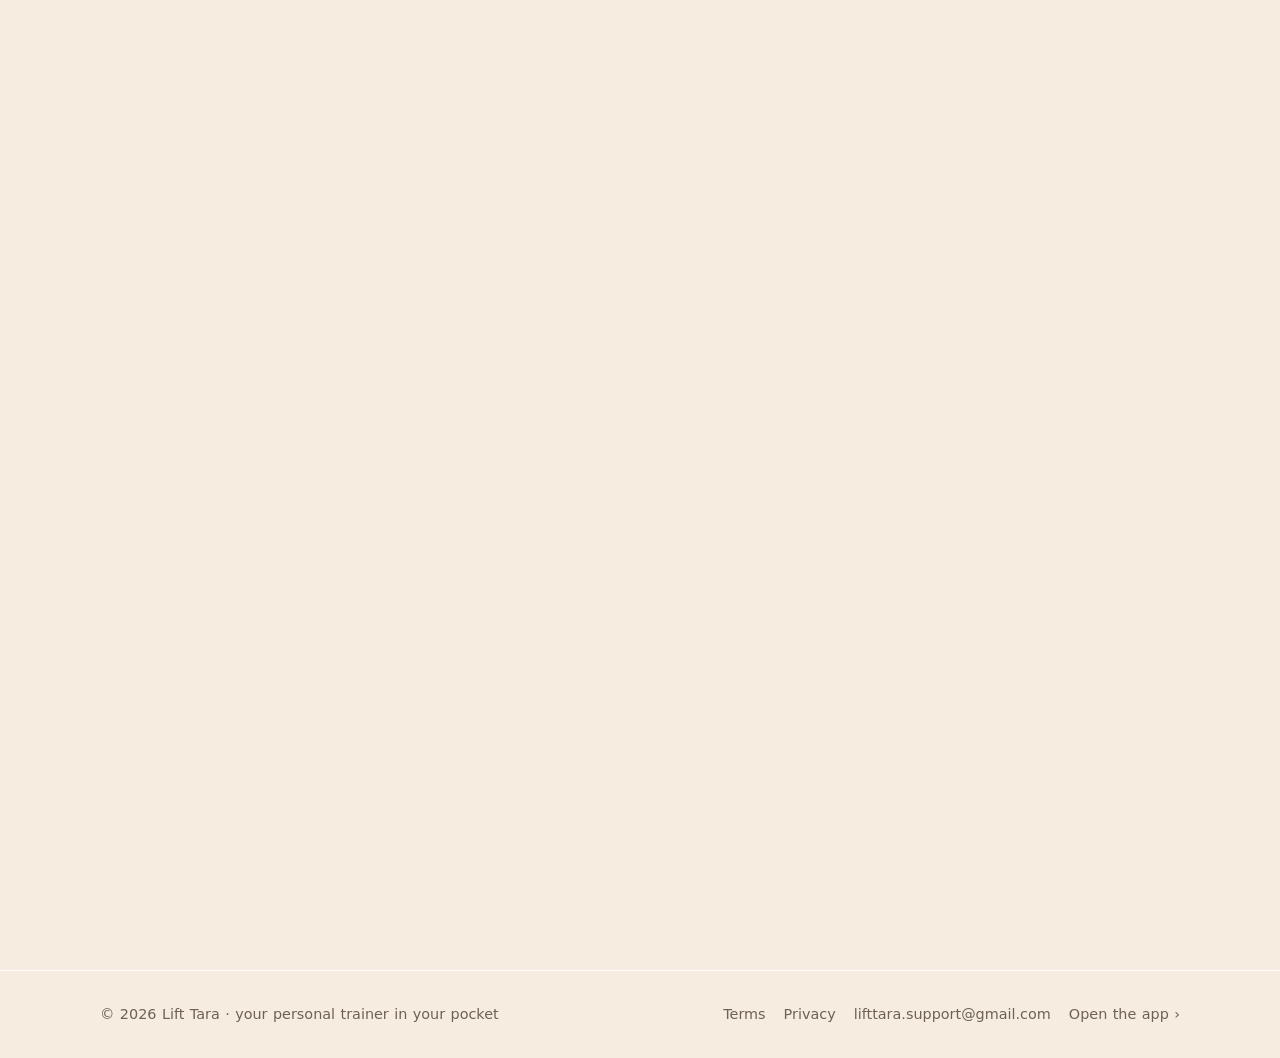
==== commit fab71bba: "Merge pull request #64 from lifttara/claude/web-jedna-farba" ====
--- a/en/index.html
+++ b/en/index.html
@@ -22,17 +22,17 @@
   <meta property="og:title" content="Lift Tara – your personal trainer in your pocket">
   <meta property="og:description" content="A tailored program, technique for every exercise, live workouts and progress. Try it free for 7 days.">
   <meta property="og:url" content="https://lifttara.github.io/en/">
-  <meta property="og:image" content="https://lifttara.github.io/icons/og.jpg?v=2">
+  <meta property="og:image" content="https://lifttara.github.io/icons/og.jpg?v=1">
   <meta property="og:image:width" content="1200">
   <meta property="og:image:height" content="630">
   <meta property="og:image:alt" content="Lift Tara">
   <meta name="twitter:card" content="summary_large_image">
   <meta name="twitter:title" content="Lift Tara – your personal trainer in your pocket">
   <meta name="twitter:description" content="A tailored program, technique for every exercise, live workouts and progress. Try it free for 7 days.">
-  <meta name="twitter:image" content="https://lifttara.github.io/icons/og.jpg?v=2">
+  <meta name="twitter:image" content="https://lifttara.github.io/icons/og.jpg?v=1">
   <link rel="preload" as="image" href="../icons/hero.jpg">
   <style>html, body { background: #15100e; } @media (prefers-color-scheme: light) { html, body { background: #f7f1e6; } }</style>
-  <link rel="stylesheet" href="../css/web.css?v=10">
+  <link rel="stylesheet" href="../css/web.css?v=14">
   <script type="application/ld+json">
 [
  {
@@ -113,6 +113,7 @@
   </script>
 </head>
 <body>
+  <div class="lt-bg" aria-hidden="true"><i></i><i></i><i></i></div>
   <header class="site-top" id="top">
     <div class="wrap">
       <a href="#" class="brand"><img src="../icons/icon.svg?v=4" alt=""> Lift Tara</a>
--- a/css/web.css
+++ b/css/web.css
@@ -0,0 +1,514 @@
+@font-face { font-family: 'Alfa Slab One'; font-style: normal; font-weight: 400; font-display: swap; src: url(../fonts/alfaslab-latin-ext.woff2) format('woff2'); unicode-range: U+0100-02BA, U+02BD-02C5, U+02C7-02CC, U+02CE-02D7, U+02DD-02FF, U+0304, U+0308, U+0329, U+1D00-1DBF, U+1E00-1E9F, U+1EF2-1EFF, U+2020, U+20A0-20AB, U+20AD-20C4, U+2113, U+2C60-2C7F, U+A720-A7FF; }
+@font-face { font-family: 'Alfa Slab One'; font-style: normal; font-weight: 400; font-display: swap; src: url(../fonts/alfaslab-latin.woff2) format('woff2'); unicode-range: U+0000-00FF, U+0131, U+0152-0153, U+02BB-02BC, U+02C6, U+02DA, U+02DC, U+0304, U+0308, U+0329, U+2000-206F, U+20AC, U+2122, U+2191, U+2193, U+2212, U+2215, U+FEFF, U+FFFD; }
+/* Písmo Poppins – uložené v appke (funguje offline, nič sa neposiela na Google) */
+@font-face { font-family: 'Poppins'; font-style: normal; font-weight: 400; font-display: swap; src: url(../fonts/poppins-400-latin-ext.woff2) format('woff2'); unicode-range: U+0100-02BA, U+02BD-02C5, U+02C7-02CC, U+02CE-02D7, U+02DD-02FF, U+0304, U+0308, U+0329, U+1D00-1DBF, U+1E00-1E9F, U+1EF2-1EFF, U+2020, U+20A0-20AB, U+20AD-20C4, U+2113, U+2C60-2C7F, U+A720-A7FF; }
+@font-face { font-family: 'Poppins'; font-style: normal; font-weight: 400; font-display: swap; src: url(../fonts/poppins-400-latin.woff2) format('woff2'); unicode-range: U+0000-00FF, U+0131, U+0152-0153, U+02BB-02BC, U+02C6, U+02DA, U+02DC, U+0304, U+0308, U+0329, U+2000-206F, U+20AC, U+2122, U+2191, U+2193, U+2212, U+2215, U+FEFF, U+FFFD; }
+@font-face { font-family: 'Poppins'; font-style: normal; font-weight: 500; font-display: swap; src: url(../fonts/poppins-500-latin-ext.woff2) format('woff2'); unicode-range: U+0100-02BA, U+02BD-02C5, U+02C7-02CC, U+02CE-02D7, U+02DD-02FF, U+0304, U+0308, U+0329, U+1D00-1DBF, U+1E00-1E9F, U+1EF2-1EFF, U+2020, U+20A0-20AB, U+20AD-20C4, U+2113, U+2C60-2C7F, U+A720-A7FF; }
+@font-face { font-family: 'Poppins'; font-style: normal; font-weight: 500; font-display: swap; src: url(../fonts/poppins-500-latin.woff2) format('woff2'); unicode-range: U+0000-00FF, U+0131, U+0152-0153, U+02BB-02BC, U+02C6, U+02DA, U+02DC, U+0304, U+0308, U+0329, U+2000-206F, U+20AC, U+2122, U+2191, U+2193, U+2212, U+2215, U+FEFF, U+FFFD; }
+@font-face { font-family: 'Poppins'; font-style: normal; font-weight: 600; font-display: swap; src: url(../fonts/poppins-600-latin-ext.woff2) format('woff2'); unicode-range: U+0100-02BA, U+02BD-02C5, U+02C7-02CC, U+02CE-02D7, U+02DD-02FF, U+0304, U+0308, U+0329, U+1D00-1DBF, U+1E00-1E9F, U+1EF2-1EFF, U+2020, U+20A0-20AB, U+20AD-20C4, U+2113, U+2C60-2C7F, U+A720-A7FF; }
+@font-face { font-family: 'Poppins'; font-style: normal; font-weight: 600; font-display: swap; src: url(../fonts/poppins-600-latin.woff2) format('woff2'); unicode-range: U+0000-00FF, U+0131, U+0152-0153, U+02BB-02BC, U+02C6, U+02DA, U+02DC, U+0304, U+0308, U+0329, U+2000-206F, U+20AC, U+2122, U+2191, U+2193, U+2212, U+2215, U+FEFF, U+FFFD; }
+@font-face { font-family: 'Poppins'; font-style: normal; font-weight: 700; font-display: swap; src: url(../fonts/poppins-700-latin-ext.woff2) format('woff2'); unicode-range: U+0100-02BA, U+02BD-02C5, U+02C7-02CC, U+02CE-02D7, U+02DD-02FF, U+0304, U+0308, U+0329, U+1D00-1DBF, U+1E00-1E9F, U+1EF2-1EFF, U+2020, U+20A0-20AB, U+20AD-20C4, U+2113, U+2C60-2C7F, U+A720-A7FF; }
+@font-face { font-family: 'Poppins'; font-style: normal; font-weight: 700; font-display: swap; src: url(../fonts/poppins-700-latin.woff2) format('woff2'); unicode-range: U+0000-00FF, U+0131, U+0152-0153, U+02BB-02BC, U+02C6, U+02DA, U+02DC, U+0304, U+0308, U+0329, U+2000-206F, U+20AC, U+2122, U+2191, U+2193, U+2212, U+2215, U+FEFF, U+FFFD; }
+@font-face { font-family: 'Poppins'; font-style: normal; font-weight: 800; font-display: swap; src: url(../fonts/poppins-800-latin-ext.woff2) format('woff2'); unicode-range: U+0100-02BA, U+02BD-02C5, U+02C7-02CC, U+02CE-02D7, U+02DD-02FF, U+0304, U+0308, U+0329, U+1D00-1DBF, U+1E00-1E9F, U+1EF2-1EFF, U+2020, U+20A0-20AB, U+20AD-20C4, U+2113, U+2C60-2C7F, U+A720-A7FF; }
+@font-face { font-family: 'Poppins'; font-style: normal; font-weight: 800; font-display: swap; src: url(../fonts/poppins-800-latin.woff2) format('woff2'); unicode-range: U+0000-00FF, U+0131, U+0152-0153, U+02BB-02BC, U+02C6, U+02DA, U+02DC, U+0304, U+0308, U+0329, U+2000-206F, U+20AC, U+2122, U+2191, U+2193, U+2212, U+2215, U+FEFF, U+FFFD; }
+/* =========================================================
+   Web trénera – rovnaký dizajn ako appky (2026):
+   čiernobiely, fotka posilňovne, tyrkysová len ako akcent,
+   tmavý alebo svetlý podľa nastavenia zariadenia.
+   ========================================================= */
+:root {
+  color-scheme: dark light;
+  --bg: #15100e; --surface: #221a16; --surface-2: #2c221d; --surface-3: #3a2e27;
+  --border: rgba(246, 236, 220, .08); --text: #f6ecdc; --muted: #b4a594;
+  --accent: #e0b25a; --red: #c62a3c; --cta: #c62a3c; --cta-ink: #fff8ee;
+  --glass: rgba(27, 20, 17, .82);
+  --shadow: 0 1px 0 rgba(255, 255, 255, .04) inset, 0 18px 40px -26px rgba(0, 0, 0, .9);
+  --radius: 24px;
+  --ring: inset 0 0 0 1.5px rgba(224, 178, 90, .75), 0 0 14px -4px rgba(224, 178, 90, .45);
+  --font: "Poppins", -apple-system, BlinkMacSystemFont, "Segoe UI", system-ui, sans-serif;
+  --ease: cubic-bezier(.2, .8, .2, 1); --spring: cubic-bezier(.3, 1.35, .5, 1);
+}
+@media (prefers-color-scheme: light) {
+  :root {
+    --bg: #f7f1e6; --surface: #fffaf2; --surface-2: #efe5d5; --surface-3: #e4d8c6;
+    --border: rgba(29, 23, 20, .08); --text: #1d1714; --muted: #6d6158;
+    --accent: #9a6a18; --red: #b22234; --cta: #b22234; --cta-ink: #fff8ee;
+    --glass: rgba(255, 250, 242, .86);
+    --shadow: 0 1px 2px rgba(15, 17, 20, .04), 0 10px 30px -14px rgba(15, 17, 20, .16);
+  }
+}
+
+* { box-sizing: border-box; }
+html { scroll-behavior: smooth; scroll-padding-top: 76px; -webkit-text-size-adjust: 100%; }
+body { margin: 0; background: var(--bg); color: var(--text); font: 17px/1.6 var(--font); -webkit-font-smoothing: antialiased; overflow-x: hidden; }
+a { color: inherit; text-decoration: none; }
+img { max-width: 100%; display: block; }
+h1, h2, h3 { margin: 0 0 .4em; letter-spacing: -.035em; line-height: 1.05; }
+h1 { font-size: clamp(2.6rem, 8vw, 5rem); font-weight: 800; }
+h2 { font-size: clamp(1.9rem, 5vw, 3rem); font-weight: 800; }
+h3 { font-size: 1.2rem; font-weight: 750; letter-spacing: -.02em; line-height: 1.25; }
+p { margin: 0 0 1em; }
+.wrap { max-width: 1120px; margin: 0 auto; padding: 0 20px; }
+.eyebrow { display: block; margin-bottom: 14px; color: var(--muted); font-size: .74rem; font-weight: 800; letter-spacing: .16em; text-transform: uppercase; }
+.lead { font-size: 1.15rem; color: var(--muted); max-width: 620px; }
+.muted { color: var(--muted); }
+.i { width: 20px; height: 20px; fill: none; stroke: currentColor; stroke-width: 1.8; stroke-linecap: round; stroke-linejoin: round; flex: none; }
+
+/* ---------- Tlačidlá ---------- */
+.btn {
+  display: inline-flex; align-items: center; justify-content: center; gap: 10px; min-height: 52px; padding: 0 26px;
+  border-radius: 999px; border: 1px solid var(--border); background: var(--surface-2); color: var(--text);
+  font: 700 .98rem var(--font); cursor: pointer; transition: transform .45s var(--spring), background-color .2s, box-shadow .3s; position: relative; overflow: hidden;
+}
+.btn:hover { background: var(--surface-3); }
+.btn:active { transform: scale(.96); transition-duration: .12s; }
+.btn.primary { background: var(--cta); color: var(--cta-ink); border: 0; box-shadow: 0 12px 28px -16px rgba(0, 0, 0, .7); }
+@media (prefers-color-scheme: dark) { .btn.primary { box-shadow: var(--ring), 0 12px 28px -16px rgba(0, 0, 0, .7); } }
+.btn.primary:hover { transform: translateY(-1px); }
+.btn.primary .i { transition: transform .35s var(--spring); }
+.btn.primary:hover .i { transform: translateX(5px); }
+.btn.glass { background: rgba(255, 255, 255, .12); border-color: rgba(255, 255, 255, .22); color: #fff; backdrop-filter: blur(12px); -webkit-backdrop-filter: blur(12px); }
+.btn.glass:hover { background: rgba(255, 255, 255, .2); }
+.btn.small { min-height: 40px; padding: 0 18px; font-size: .88rem; }
+.btn.sheen::after { content: ""; position: absolute; top: 0; bottom: 0; left: 0; width: 40%; background: linear-gradient(100deg, transparent, rgba(0, 0, 0, .08), transparent); transform: translateX(-120%) skewX(-18deg); animation: sheen 6s ease-in-out 1.6s infinite; pointer-events: none; }
+@keyframes sheen { 0%, 70% { transform: translateX(-120%) skewX(-18deg); } 100% { transform: translateX(320%) skewX(-18deg); } }
+
+/* ---------- Horná lišta: priehľadná nad fotkou, po posunutí sklo ---------- */
+.site-top { position: fixed; top: 0; left: 0; right: 0; z-index: 20; padding-top: env(safe-area-inset-top); transition: background .3s, border-color .3s, backdrop-filter .3s; border-bottom: 1px solid transparent; color: #fff; }
+.site-top .wrap { display: flex; align-items: center; justify-content: space-between; height: 68px; gap: 16px; }
+.site-top.solid { background: var(--glass); backdrop-filter: blur(20px) saturate(160%); -webkit-backdrop-filter: blur(20px) saturate(160%); border-bottom-color: var(--border); color: var(--text); }
+.brand { display: flex; align-items: center; gap: 10px; font-weight: 800; font-size: 1.05rem; letter-spacing: -.02em; }
+.brand img { width: 30px; height: 30px; }
+.menu { display: flex; align-items: center; gap: 24px; font-size: .94rem; font-weight: 600; }
+.menu a:not(.btn) { opacity: .75; transition: opacity .2s; }
+.menu a:not(.btn):hover { opacity: 1; }
+.site-top:not(.solid) .menu .btn { background: rgba(255, 255, 255, .14); border-color: rgba(255, 255, 255, .25); color: #fff; }
+@media (max-width: 760px) { .menu a:not(.btn) { display: none; } }
+
+/* ---------- Úvod na celú obrazovku ---------- */
+.hero-section { position: relative; min-height: 100svh; display: flex; align-items: flex-end; color: #fff; overflow: hidden; isolation: isolate; padding: 120px 0 56px; }
+.hero-bg { position: absolute; inset: -8% 0; z-index: -2; background: #111 url(../icons/hero.jpg) 50% 40% / cover no-repeat; translate: 0 var(--py, 0px); animation: photo-in 1.4s var(--ease) both, kenburns 26s ease-in-out 1.4s infinite alternate; }
+.hero-section::after { content: ""; position: absolute; inset: 0; z-index: -1; background: linear-gradient(180deg, rgba(6, 6, 7, .45) 0%, rgba(6, 6, 7, .25) 30%, rgba(6, 6, 7, .78) 70%, rgba(6, 6, 7, .97) 100%); }
+@keyframes photo-in { from { opacity: 0; transform: scale(1.15); } }
+@keyframes kenburns { to { transform: scale(1.08) translate3d(-1.5%, 1%, 0); } }
+.hero-section .eyebrow { color: rgba(255, 255, 255, .8); }
+.hero-section h1 { max-width: 880px; }
+.hero-section h1 em { font-style: normal; color: var(--accent); }
+@media (prefers-color-scheme: light) { .hero-section h1 em { color: #e0b25a; } }
+.hero-section .lead { color: rgba(255, 255, 255, .82); }
+.actions { display: flex; flex-wrap: wrap; gap: 12px; margin-top: 30px; }
+.tiles { display: grid; grid-template-columns: repeat(3, minmax(0, 1fr)); gap: 10px; margin-top: 44px; max-width: 760px; }
+.tile { display: flex; align-items: center; gap: 12px; padding: 14px 16px; border-radius: 20px; background: rgba(20, 20, 22, .55); border: 1px solid rgba(255, 255, 255, .14); backdrop-filter: blur(14px); -webkit-backdrop-filter: blur(14px); }
+.tile .ti { width: 40px; height: 40px; border-radius: 50%; display: grid; place-items: center; background: rgba(255, 255, 255, .1); flex: none; }
+.tile b { display: block; font-size: 1.35rem; font-weight: 800; letter-spacing: -.02em; line-height: 1.1; white-space: nowrap; }
+.tile span { font-size: .72rem; font-weight: 700; letter-spacing: .08em; text-transform: uppercase; color: rgba(255, 255, 255, .7); }
+@media (max-width: 640px) { .tiles { grid-template-columns: 1fr 1fr; } .tiles .tile:last-child { grid-column: span 2; } .tile .ti { width: 34px; height: 34px; } }
+.scroll-hint { position: absolute; left: 50%; bottom: 18px; width: 26px; height: 40px; margin-left: -13px; border: 2px solid rgba(255, 255, 255, .45); border-radius: 14px; }
+.scroll-hint::after { content: ""; position: absolute; left: 50%; top: 8px; width: 4px; height: 8px; margin-left: -2px; border-radius: 2px; background: #fff; animation: scroll-dot 1.8s ease-in-out infinite; }
+@keyframes scroll-dot { 0% { opacity: 0; transform: translateY(0); } 40% { opacity: 1; } 100% { opacity: 0; transform: translateY(12px); } }
+@media (max-width: 640px) { .scroll-hint { display: none; } }
+
+/* nábeh úvodu */
+.hero-in > * { animation: soft-up .8s var(--ease) both; }
+.hero-in > :nth-child(2) { animation: mask-up .9s var(--ease) .12s both; }
+.hero-in > :nth-child(3) { animation-delay: .3s; }
+.hero-in > :nth-child(4) { animation-delay: .42s; }
+.hero-in > :nth-child(5) { animation-delay: .54s; }
+@keyframes soft-up { from { opacity: 0; transform: translateY(16px); filter: blur(6px); } }
+@keyframes mask-up { from { opacity: 0; transform: translateY(40%); clip-path: inset(0 0 100% 0); } to { clip-path: inset(0 0 -20% 0); } }
+
+/* ---------- Sekcie ---------- */
+.section { padding: 96px 0; }
+.section-head { max-width: 720px; margin-bottom: 40px; }
+.section-head.center { text-align: center; margin-left: auto; margin-right: auto; }
+.card { background: var(--surface); border: 1px solid var(--border); border-radius: var(--radius); box-shadow: var(--shadow); padding: 28px; }
+.grid3 { display: grid; grid-template-columns: repeat(3, minmax(0, 1fr)); gap: 16px; }
+@media (max-width: 900px) { .grid3 { grid-template-columns: 1fr; } }
+.two-col { display: grid; grid-template-columns: 1fr 1.15fr; gap: 56px; align-items: center; }
+@media (max-width: 860px) { .two-col { grid-template-columns: 1fr; gap: 32px; } }
+.ic { width: 48px; height: 48px; border-radius: 15px; display: grid; place-items: center; background: var(--surface-3); color: var(--text); margin-bottom: 18px; }
+.ic .i { width: 24px; height: 24px; }
+.checks { list-style: none; padding: 0; margin: 0; display: grid; gap: 10px; }
+.checks li { display: flex; gap: 12px; align-items: flex-start; }
+.checks li::before { content: ""; flex: none; width: 22px; height: 22px; margin-top: 2px; border-radius: 50%; background: var(--surface-3) url("data:image/svg+xml,%3Csvg xmlns='http://www.w3.org/2000/svg' viewBox='0 0 24 24' fill='none' stroke='%236fd0c4' stroke-width='3' stroke-linecap='round' stroke-linejoin='round'%3E%3Cpath d='M5 12.5l4.5 4.5L19 7.5'/%3E%3C/svg%3E") center / 13px no-repeat; }
+
+/* O mne */
+.photo { position: relative; aspect-ratio: 4 / 5; border-radius: 28px; overflow: hidden; background: #111 url(../icons/hero.jpg) 30% 50% / cover; box-shadow: var(--shadow); }
+.photo::after { content: ""; position: absolute; inset: 0; background: linear-gradient(180deg, transparent 40%, rgba(6, 6, 7, .85)); }
+.photo .tag { position: absolute; left: 18px; right: 18px; bottom: 18px; z-index: 1; color: #fff; display: flex; align-items: center; gap: 12px; padding: 12px 14px; border-radius: 18px; background: rgba(20, 20, 22, .55); border: 1px solid rgba(255, 255, 255, .14); backdrop-filter: blur(14px); -webkit-backdrop-filter: blur(14px); font-size: .9rem; }
+.photo .tag b { display: block; font-size: 1rem; }
+.photo .tag small { color: rgba(255, 255, 255, .7); }
+
+/* Cenník */
+.price-card { display: flex; flex-direction: column; gap: 6px; }
+.price { font-size: 2.6rem; font-weight: 800; letter-spacing: -.045em; margin: 4px 0 18px; line-height: 1; }
+.price span { font-size: 1rem; font-weight: 600; color: var(--muted); letter-spacing: 0; }
+.price-card .checks { margin-bottom: 24px; }
+.price-card .btn { margin-top: auto; }
+.price-card.featured { position: relative; color: #fff; border: 0; overflow: hidden; isolation: isolate; background: #111; transform: translateY(-8px); }
+.price-card.featured::before { content: ""; position: absolute; inset: 0; z-index: -2; background: url(../icons/hero.jpg) 60% 40% / cover; }
+.price-card.featured::after { content: ""; position: absolute; inset: 0; z-index: -1; background: linear-gradient(180deg, rgba(6, 6, 7, .55), rgba(6, 6, 7, .93)); }
+.price-card.featured .price span, .price-card.featured .muted { color: rgba(255, 255, 255, .75); }
+.price-card.featured .checks li::before { background-color: rgba(255, 255, 255, .14); }
+.price-card.featured .btn.primary { background: #fff; color: #0b0b0c; box-shadow: var(--ring); }
+.badge { align-self: flex-start; display: inline-flex; padding: 5px 12px; border-radius: 999px; font-size: .74rem; font-weight: 800; letter-spacing: .04em; background: var(--accent); color: #1d1714; margin-bottom: 10px; }
+@media (max-width: 900px) { .price-card.featured { transform: none; } }
+
+/* Kroky */
+.step { position: relative; }
+.step .num { font-size: 3.4rem; font-weight: 800; letter-spacing: -.05em; line-height: 1; color: transparent; -webkit-text-stroke: 1.5px var(--muted); margin-bottom: 18px; display: block; }
+.step p { color: var(--muted); margin: 0; }
+
+/* Výsledky */
+.ba { display: grid; grid-template-columns: 1fr 1fr; gap: 8px; margin-bottom: 18px; }
+.ba div { aspect-ratio: 3 / 4; border-radius: 16px; display: grid; place-items: end start; padding: 10px; background: linear-gradient(160deg, var(--surface-3), var(--surface-2)); }
+.ba div:last-child { background: linear-gradient(160deg, color-mix(in srgb, var(--accent) 22%, var(--surface-2)), var(--surface-2)); }
+.ba span { font-size: .72rem; font-weight: 800; padding: 3px 10px; border-radius: 999px; background: rgba(0, 0, 0, .5); color: #fff; }
+.small-note { font-size: .85rem; margin-top: 18px; }
+
+/* Referencie */
+.quote { margin: 0; display: flex; flex-direction: column; gap: 22px; }
+.quote .stars { color: #f5b301; letter-spacing: 3px; font-size: .95rem; }
+.quote p { margin: 0; font-size: 1.06rem; line-height: 1.55; flex: 1; }
+.quote footer { display: flex; align-items: center; gap: 12px; }
+.quote footer b { display: block; }
+.quote footer small { color: var(--muted); }
+.avatar { width: 44px; height: 44px; border-radius: 50%; display: grid; place-items: center; font-weight: 800; background: var(--cta); color: var(--cta-ink); flex: none; }
+
+/* Rezervácia */
+.booking { display: grid; gap: 14px; }
+.booking label { display: grid; gap: 6px; font-size: .76rem; font-weight: 800; letter-spacing: .08em; text-transform: uppercase; color: var(--muted); }
+.booking input, .booking select, .booking textarea { width: 100%; min-height: 52px; padding: 13px 16px; border-radius: 16px; border: 1px solid var(--border); background: var(--surface-2); color: var(--text); font: 500 1rem var(--font); letter-spacing: 0; text-transform: none; outline: none; transition: border-color .2s, box-shadow .2s; }
+.booking textarea { resize: vertical; min-height: 96px; }
+.booking input:focus, .booking select:focus, .booking textarea:focus { border-color: var(--accent); box-shadow: 0 0 0 4px color-mix(in srgb, var(--accent) 18%, transparent); }
+.booking .row { display: flex; flex-wrap: wrap; gap: 10px; margin-top: 4px; }
+.booking .row .btn { flex: 1 1 200px; }
+
+/* Otázky */
+.faq { display: grid; gap: 10px; max-width: 820px; margin: 0 auto; }
+.faq details { padding: 0; overflow: hidden; }
+.faq summary { cursor: pointer; list-style: none; padding: 22px 64px 22px 24px; font-weight: 750; position: relative; }
+.faq summary::-webkit-details-marker { display: none; }
+.faq summary::after { content: ""; position: absolute; right: 22px; top: 50%; width: 30px; height: 30px; margin-top: -15px; border-radius: 50%; background: var(--surface-3) url("data:image/svg+xml,%3Csvg xmlns='http://www.w3.org/2000/svg' viewBox='0 0 24 24' fill='none' stroke='%239d9da6' stroke-width='2.4' stroke-linecap='round'%3E%3Cpath d='M12 6v12M6 12h12'/%3E%3C/svg%3E") center / 14px no-repeat; transition: transform .35s var(--spring); }
+.faq details[open] summary::after { transform: rotate(45deg); }
+.faq details p { margin: 0; padding: 0 24px 22px; color: var(--muted); }
+
+/* Kontakt */
+.contact-sec { text-align: center; }
+.contact-sec .lead { margin: 0 auto 1em; }
+.contact-links { display: flex; flex-wrap: wrap; justify-content: center; gap: 10px; margin: 28px 0 40px; }
+.place { display: grid; grid-template-columns: 1.2fr 1fr; gap: 24px; align-items: center; text-align: left; }
+@media (max-width: 760px) { .place { grid-template-columns: 1fr; } }
+.place .btn { margin-top: 10px; }
+.map { position: relative; display: grid; place-items: center; gap: 8px; aspect-ratio: 4 / 3; border-radius: 20px; overflow: hidden; color: #fff; font-size: .9rem; font-weight: 700; background: #111 url(../icons/hero.jpg) 50% 60% / cover; }
+.map::before { content: ""; position: absolute; inset: 0; background: rgba(6, 6, 7, .55); transition: background .3s; }
+.map:hover::before { background: rgba(6, 6, 7, .35); }
+.map > * { position: relative; }
+.map .pin { width: 56px; height: 56px; border-radius: 50%; display: grid; place-items: center; background: var(--accent); color: #1d1714; box-shadow: 0 0 0 0 rgba(224, 178, 90, .6); animation: pin-pulse 2s ease-out infinite; }
+@keyframes pin-pulse { 70%, 100% { box-shadow: 0 0 0 18px transparent; } }
+
+.footer { border-top: 1px solid var(--border); padding: 32px 0 calc(32px + env(safe-area-inset-bottom)); color: var(--muted); font-size: .9rem; }
+.footer .wrap { display: flex; flex-wrap: wrap; gap: 12px; justify-content: space-between; align-items: center; }
+
+/* ---------- Odhaľovanie pri posúvaní ---------- */
+.rv { opacity: 0; transform: translateY(28px); transition: opacity .8s var(--ease), transform .9s var(--spring); transition-delay: var(--d, 0ms); }
+.rv.in { opacity: 1; transform: none; }
+@media (hover: hover) and (pointer: fine) {
+  .card { transition: transform .45s var(--spring), box-shadow .3s; }
+  .card:hover { transform: translateY(-4px); }
+  .price-card.featured:hover { transform: translateY(-12px); }
+}
+@media (prefers-reduced-motion: reduce) {
+  html { scroll-behavior: auto; }
+  *, *::before, *::after { animation: none !important; transition: none !important; }
+  .rv { opacity: 1; transform: none; }
+}
+/* tlačidlo na fotke je biele v oboch režimoch */
+.hero-section .btn.primary { background: #fff; color: #0b0b0c; box-shadow: var(--ring), 0 12px 28px -16px rgba(0, 0, 0, .7); }
+@media (prefers-color-scheme: light) {
+  .badge { color: #fff; }
+  .checks li::before { background-image: url("data:image/svg+xml,%3Csvg xmlns='http://www.w3.org/2000/svg' viewBox='0 0 24 24' fill='none' stroke='%23157268' stroke-width='3' stroke-linecap='round' stroke-linejoin='round'%3E%3Cpath d='M5 12.5l4.5 4.5L19 7.5'/%3E%3C/svg%3E"); }
+  .price-card.featured .checks li::before { background-image: url("data:image/svg+xml,%3Csvg xmlns='http://www.w3.org/2000/svg' viewBox='0 0 24 24' fill='none' stroke='%236fd0c4' stroke-width='3' stroke-linecap='round' stroke-linejoin='round'%3E%3Cpath d='M5 12.5l4.5 4.5L19 7.5'/%3E%3C/svg%3E"); }
+}
+@media (prefers-color-scheme: light) { .quote .stars { color: #8a6100; } }
+
+/* =========================================================
+   Lift Tara – stránka o aplikácii
+   ========================================================= */
+.menu { gap: 20px; }
+.menu .btn .sm { display: none; }
+@media (max-width: 760px) { .menu { gap: 8px; } .menu .btn .lg { display: none; } .menu .btn .sm { display: inline; } .menu .btn.small { padding: 0 14px; } }
+.section.alt { background: color-mix(in srgb, var(--surface) 55%, var(--bg)); border-top: 1px solid var(--border); border-bottom: 1px solid var(--border); }
+
+/* Hlavička sekcie appky: text + telefóny */
+.app-head { display: grid; grid-template-columns: 1fr 1.1fr; gap: 48px; align-items: center; margin-bottom: 56px; }
+.app-head.reverse > :first-child { order: 2; }
+.app-head .actions { margin-top: 24px; }
+@media (max-width: 900px) { .app-head, .app-head.reverse { grid-template-columns: 1fr; gap: 36px; } .app-head.reverse > :first-child { order: 0; } }
+
+.phones { position: relative; display: flex; justify-content: center; align-items: center; padding: 10px 0 20px; }
+.phone { margin: 0; width: 34%; max-width: 230px; aspect-ratio: 600 / 1299; border-radius: 34px; padding: 7px; background: linear-gradient(160deg, #3a3d42, #141518 45%, #2b2d31); box-shadow: 0 40px 60px -30px rgba(0, 0, 0, .75), 0 0 0 1px rgba(255, 255, 255, .06) inset; flex: none; }
+.phone img { width: 100%; height: 100%; object-fit: cover; object-position: top; border-radius: 28px; background: #0b0b0c; }
+.phone:not(.main) { transform: scale(.86); opacity: .9; }
+.phone:first-child { margin-right: -9%; transform: scale(.86) rotate(-5deg); }
+.phone:last-child { margin-left: -9%; transform: scale(.86) rotate(5deg); }
+.phone.main { position: relative; z-index: 1; box-shadow: 0 50px 70px -30px rgba(0, 0, 0, .85), 0 0 0 1px rgba(255, 255, 255, .08) inset, 0 0 60px -18px color-mix(in srgb, var(--accent) 45%, transparent); }
+@media (max-width: 560px) { .phone { width: 40%; border-radius: 26px; padding: 5px; } .phone img { border-radius: 22px; } }
+
+/* Funkcie */
+.feat-grid { display: grid; grid-template-columns: repeat(4, minmax(0, 1fr)); gap: 14px; }
+@media (max-width: 1000px) { .feat-grid { grid-template-columns: repeat(2, minmax(0, 1fr)); } }
+@media (max-width: 560px) { .feat-grid { grid-template-columns: 1fr; } }
+.feat { padding: 24px; }
+.feat .ic { color: var(--accent); background: color-mix(in srgb, var(--accent) 14%, var(--surface-2)); }
+.feat h3 { margin-bottom: 8px; }
+.feat p { margin: 0; color: var(--muted); font-size: .95rem; line-height: 1.55; }
+
+/* Výzva: tréner / klient */
+.cta-cards { display: grid; grid-template-columns: 1fr 1fr; gap: 16px; max-width: 900px; margin: 0 auto; }
+@media (max-width: 700px) { .cta-cards { grid-template-columns: 1fr; } }
+.cta-card { display: flex; flex-direction: column; gap: 4px; padding: 32px; min-height: 240px; }
+.cta-card h3 { font-size: 1.6rem; margin-bottom: 4px; }
+.cta-card p { color: var(--muted); margin: 0 0 18px; }
+.cta-card .go { margin-top: auto; display: inline-flex; align-items: center; gap: 8px; font-weight: 750; color: var(--accent); }
+.cta-card .go .i { transition: transform .35s var(--spring); }
+.cta-card:hover .go .i { transform: translateX(5px); }
+.cta-card.dark { position: relative; color: #fff; border: 0; overflow: hidden; isolation: isolate; background: #111; }
+.cta-card.dark::before { content: ""; position: absolute; inset: 0; z-index: -2; background: url(../icons/hero.jpg) 60% 40% / cover; }
+.cta-card.dark::after { content: ""; position: absolute; inset: 0; z-index: -1; background: linear-gradient(180deg, rgba(6, 6, 7, .5), rgba(6, 6, 7, .92)); }
+.cta-card.dark p { color: rgba(255, 255, 255, .75); }
+.cta-card.dark .go { color: #e0b25a; }
+.cta-card.dark .ic { background: rgba(255, 255, 255, .12); color: #fff; }
+
+.foot-links { display: flex; flex-wrap: wrap; gap: 18px; }
+@media (min-width: 1001px) { .feat-grid.three { grid-template-columns: repeat(3, minmax(0, 1fr)); } }
+/* dlhšie texty v dlaždiciach úvodu – na mobile pod sebou */
+@media (max-width: 640px) { .tiles { grid-template-columns: 1fr; gap: 8px; margin-top: 32px; } .tiles .tile:last-child { grid-column: auto; } .tile b { white-space: normal; font-size: 1.15rem; } .tile { padding: 10px 14px; } }
+/* prepínač jazyka SK / EN */
+.menu .btn.lang { min-width: 44px; padding: 0 12px; letter-spacing: .04em; }
+@media (max-width: 760px) { .menu .btn.lang { padding: 0 10px; min-width: 40px; } }
+@media (max-width: 380px) { .brand { font-size: .98rem; } .menu .btn.small { padding: 0 11px; } }
+.brand { white-space: nowrap; }
+@media (max-width: 420px) { .site-top .wrap { gap: 8px; } .menu { gap: 6px; } .menu .btn.small { padding: 0 10px; font-size: .82rem; min-height: 36px; } .menu .btn.lang { min-width: 36px; padding: 0 8px; } .brand { gap: 8px; } .brand img { width: 26px; height: 26px; } }
+
+/* ===== Greta dizajn: červené tlačidlá, zlaté akcenty, Greta ===== */
+.hero-section .btn.primary, .btn.primary { background: var(--cta); color: var(--cta-ink); }
+.hero-section h1 em, .hero-section h1 em { color: #e0b25a; }
+.site-top:not(.solid) .menu .btn { background: rgba(255, 245, 230, .14); border-color: rgba(255, 245, 230, .25); }
+.greta-sec { display: grid; grid-template-columns: .9fr 1.1fr; gap: 48px; align-items: center; }
+@media (max-width: 860px) { .greta-sec { grid-template-columns: 1fr; gap: 28px; } }
+.greta-photo { position: relative; border-radius: 28px; overflow: hidden; aspect-ratio: 4 / 4.4; background: #2c221d; box-shadow: var(--shadow); }
+.greta-photo img { width: 100%; height: 100%; object-fit: cover; object-position: center 20%; }
+.greta-photo .tag { position: absolute; left: 16px; bottom: 16px; padding: 6px 14px; border-radius: 999px; background: var(--red); color: #fff8ee; font-size: .78rem; font-weight: 700; letter-spacing: .08em; }
+.quotes { display: grid; gap: 12px; margin-top: 22px; }
+.quote-b { display: flex; gap: 12px; align-items: flex-start; }
+.quote-b img { width: 44px; height: 44px; border-radius: 50%; object-fit: cover; border: 2px solid var(--red); flex: none; }
+.quote-b p { margin: 0; background: var(--surface); border: 1px solid var(--border); border-radius: 4px 18px 18px 18px; padding: 10px 14px; font-size: .98rem; }
+/* Poppins je širšie písmo – mierne rozostupy namiesto pôvodných záporných */
+h1, h2, h3 { letter-spacing: -.015em; }
+.btn, .brand, .tile b, .price, p, li { letter-spacing: 0; }
+body { word-spacing: .05em; }
+
+/* =========================================================
+   Lift Tara – rozbité retro: zrnitý papier, ošúchané okraje,
+   plagátové písmo a pečiatky
+   ========================================================= */
+:root {
+  --grain: url("data:image/svg+xml,%3Csvg xmlns='http://www.w3.org/2000/svg' width='180' height='180'%3E%3Cfilter id='n'%3E%3CfeTurbulence type='fractalNoise' baseFrequency='.85' numOctaves='3' stitchTiles='stitch'/%3E%3CfeColorMatrix values='0 0 0 0 1 0 0 0 0 .93 0 0 0 0 .82 0 0 0 .55 0'/%3E%3C/filter%3E%3Crect width='100%25' height='100%25' filter='url(%23n)'/%3E%3C/svg%3E");
+  --scratch: url("data:image/svg+xml,%3Csvg xmlns='http://www.w3.org/2000/svg' width='300' height='300'%3E%3Cfilter id='s'%3E%3CfeTurbulence type='fractalNoise' baseFrequency='.012 .9' numOctaves='2' seed='7'/%3E%3CfeColorMatrix values='0 0 0 0 1 0 0 0 0 .95 0 0 0 0 .85 0 0 -1.2 0 .62'/%3E%3C/filter%3E%3Crect width='100%25' height='100%25' filter='url(%23s)'/%3E%3C/svg%3E");
+  --display: "Alfa Slab One", "Rockwell", "Georgia", serif;
+  --hard: 5px 5px 0 rgba(0, 0, 0, .55);
+  --radius: 16px;
+}
+@media (prefers-color-scheme: light) { :root { --hard: 5px 5px 0 rgba(60, 35, 20, .2); } }
+html body::after {
+  content: ""; position: fixed; inset: 0; z-index: 9999; pointer-events: none;
+  background: var(--grain), radial-gradient(120% 90% at 50% 40%, transparent 55%, rgba(0, 0, 0, .35) 100%);
+  opacity: .16; mix-blend-mode: overlay;
+}
+@media (prefers-color-scheme: light) { html body::after { opacity: .22; mix-blend-mode: multiply; background: var(--grain), radial-gradient(120% 90% at 50% 40%, transparent 60%, rgba(90, 60, 30, .18) 100%); } }
+html body h1, html body h2 { font-family: var(--display); font-weight: 400; letter-spacing: .01em !important; line-height: 1.08; }
+html body h2 { text-shadow: 3px 3px 0 rgba(198, 42, 60, .4); }
+@media (prefers-color-scheme: light) { html body h2 { text-shadow: 2px 2px 0 rgba(178, 34, 52, .22); } }
+.hero-section h1 { text-shadow: 4px 4px 0 rgba(0, 0, 0, .6); }
+.hero-bg, .photo { filter: sepia(.28) contrast(1.05) saturate(.85); }
+.card { background-image: var(--scratch), var(--grain); background-blend-mode: overlay, soft-light; background-size: 300px 300px, 180px 180px; border: 1.5px solid rgba(246, 236, 220, .14); box-shadow: var(--hard); }
+@media (prefers-color-scheme: light) { .card { border-color: rgba(60, 35, 20, .16); } }
+.btn.primary { font-family: var(--display); font-weight: 400; letter-spacing: .03em !important; border-radius: 12px; box-shadow: 0 4px 0 #7d1422, 0 10px 22px -12px rgba(0, 0, 0, .7) !important; }
+.hero-section .btn.primary, .price-card.featured .btn.primary { box-shadow: 0 4px 0 #b9a68a, 0 10px 22px -12px rgba(0, 0, 0, .7) !important; }
+.btn.primary:active { transform: translateY(3px); }
+.badge { border: 1.5px solid #1d1714; border-radius: 6px; transform: rotate(-2deg); }
+.step .num { font-family: var(--display); font-weight: 400; -webkit-text-stroke: 1.5px var(--red); }
+.eyebrow { color: var(--red); }
+.greta-photo { border-radius: 6px; border: 8px solid #f6ecdc; border-bottom-width: 34px; box-shadow: var(--hard); transform: rotate(-2deg); }
+.greta-photo img { filter: sepia(.3) contrast(1.06); }
+.greta-photo .tag { border-radius: 6px; border: 1.5px solid #fff8ee; transform: rotate(-4deg); font-family: var(--display); font-weight: 400; }
+.quote-b img { filter: sepia(.3); }
+.quote-b p { border-radius: 4px 16px 16px 16px; border-width: 1.5px; box-shadow: var(--hard); background-image: var(--scratch), var(--grain); background-blend-mode: overlay, soft-light; }
+/* Cena */
+.price-wrap { max-width: 480px; margin: 0 auto; }
+.price-wrap .price-card { transform: none; padding: 32px 28px; }
+.price-wrap .price-card h3 { margin: 4px 0 0; font-family: var(--display); font-weight: 400; font-size: 1.5rem; }
+.price-wrap .price { font-family: var(--display); font-weight: 400; }
+.price-wrap .badge { transform: rotate(-3deg); background: var(--red); color: #fff8ee; border-color: #fff8ee; }
+.price-wrap .btn { width: 100%; justify-content: center; }
+.price-wrap .btn + .btn { margin-top: 10px; }
+.price-wrap .price-card .btn.primary { background: var(--red); color: #fff8ee; box-shadow: 0 4px 0 #7d1422, 0 10px 22px -12px rgba(0, 0, 0, .7) !important; }
+.price-wrap .price span { font-family: var(--font); font-weight: 600; }
+.price-wrap .btn.primary { white-space: nowrap; font-size: .95rem; gap: 10px; }
+.price-wrap .checks li::before { background: var(--red) url("data:image/svg+xml,%3Csvg xmlns='http://www.w3.org/2000/svg' viewBox='0 0 24 24' fill='none' stroke='%23fff8ee' stroke-width='3.2' stroke-linecap='round' stroke-linejoin='round'%3E%3Cpath d='M5 12.5l4.5 4.5L19 7.5'/%3E%3C/svg%3E") center / 12px no-repeat !important; }
+/* Podmienky a ochrana súkromia */
+.legal-page main.section { padding-top: calc(110px + env(safe-area-inset-top)); }
+.legal { max-width: 760px; }
+.legal h1 { font-size: clamp(2rem, 6vw, 3rem); margin-bottom: 6px; }
+.legal h2 { font-size: clamp(1.5rem, 4vw, 2rem); margin: 44px 0 14px; scroll-margin-top: 90px; }
+.legal section { scroll-margin-top: 90px; }
+.legal h3 { font-size: 1.05rem; margin: 22px 0 6px; letter-spacing: 0; }
+.legal p, .legal li { color: var(--text); opacity: .92; }
+.legal ul { padding-left: 1.2em; display: grid; gap: 8px; }
+.legal a:not(.btn) { color: var(--text); text-decoration: underline; text-underline-offset: 3px; }
+.legal-back { display: inline-block; margin-bottom: 18px; color: var(--muted) !important; text-decoration: none !important; }
+.legal-toc { display: flex; flex-wrap: wrap; gap: 8px; margin: 18px 0 8px; }
+.legal-toc a { padding: 8px 14px; border-radius: 999px; border: 1px solid var(--border); background: var(--surface); text-decoration: none !important; font-size: .9rem; font-weight: 600; }
+
+/* =========================================================
+   Lift Tara – osobný tréner: balíčky a nové sekcie
+   ========================================================= */
+.tiers { display: grid; grid-template-columns: repeat(3, minmax(0, 1fr)); gap: 18px; align-items: stretch; max-width: 1080px; margin: 0 auto; }
+@media (max-width: 900px) { .tiers { grid-template-columns: minmax(0, 1fr); max-width: 480px; } }
+@media (max-width: 380px) { .tier { padding: 26px 18px; } .tier .btn { white-space: normal; text-align: center; } }
+.tier { padding: 30px 26px; }
+.tier h3 { margin: 4px 0 2px; font-family: var(--display); font-weight: 400; font-size: 1.7rem; letter-spacing: .01em !important; }
+.tier .tier-sub { margin: 0 0 10px; font-size: .95rem; }
+.tier .price { font-family: var(--display); font-weight: 400; margin: 6px 0 18px; }
+.tier .price span { font-family: var(--font); font-weight: 600; }
+.tier .badge { transform: rotate(-3deg); background: var(--red); color: #fff8ee; border-color: #fff8ee; }
+.tier .checks li::before { background: var(--red) url("data:image/svg+xml,%3Csvg xmlns='http://www.w3.org/2000/svg' viewBox='0 0 24 24' fill='none' stroke='%23fff8ee' stroke-width='3.2' stroke-linecap='round' stroke-linejoin='round'%3E%3Cpath d='M5 12.5l4.5 4.5L19 7.5'/%3E%3C/svg%3E") center / 12px no-repeat !important; }
+.tier .btn { width: 100%; justify-content: center; white-space: nowrap; font-size: .95rem; gap: 10px; }
+.tier.featured .btn.primary { background: var(--red); color: #fff8ee; box-shadow: 0 4px 0 #7d1422, 0 10px 22px -12px rgba(0, 0, 0, .7) !important; }
+.tier:not(.featured) .btn { border: 1.5px solid var(--border); }
+.soon { display: inline-block; margin-left: 4px; padding: 1px 8px; border-radius: 6px; border: 1.5px solid currentColor; font-size: .72rem; font-weight: 800; letter-spacing: .04em; text-transform: uppercase; opacity: .8; transform: rotate(-2deg); }
+.tier-note { text-align: center; margin: 22px auto 0; max-width: 620px; font-size: .9rem; }
+#trening .checks { margin-top: 20px; }
+.phones.two .phone.main { transform: rotate(-3deg); margin-right: -7%; }
+.phones.two .phone:last-child { margin-left: 0; transform: scale(.86) rotate(4deg); }
+.end-cta { text-align: center; padding: 48px 24px; background-color: #0b0807; background-blend-mode: normal; background-image: linear-gradient(180deg, rgba(6, 6, 7, .55), rgba(6, 6, 7, .9)), url(../icons/hero.jpg); background-size: cover; background-position: 50% 40%; color: #fff8ee; border: 0; }
+.end-cta .lead { color: rgba(255, 248, 238, .8); margin: 0 auto 22px; }
+.end-cta .actions { justify-content: center; }
+#trening .checks li::before { background: var(--red) url("data:image/svg+xml,%3Csvg xmlns='http://www.w3.org/2000/svg' viewBox='0 0 24 24' fill='none' stroke='%23fff8ee' stroke-width='3.2' stroke-linecap='round' stroke-linejoin='round'%3E%3Cpath d='M5 12.5l4.5 4.5L19 7.5'/%3E%3C/svg%3E") center / 12px no-repeat; }
+
+/* pomocné triedy namiesto inline style="" (kvôli Content-Security-Policy) */
+.lead.mx-auto { margin: 0 auto; }
+.m0 { margin: 0; }
+
+/* =========================================================
+   Redizajn – tekuté sklo (rovnaký štýl ako appka): živé farebné pozadie,
+   sklenené karty s lesklými hranami, lesklé červené tlačidlá, pružinové animácie
+   ========================================================= */
+:root {
+  --spring2: cubic-bezier(.3, 1.5, .5, 1);
+  --lq-card: linear-gradient(135deg, rgba(255, 255, 255, .13), rgba(255, 255, 255, .04));
+  --lq-hi: inset 0 1px 0 rgba(255, 255, 255, .38), inset 0 -1px 0 rgba(255, 255, 255, .06), inset 1px 0 0 rgba(255, 255, 255, .1);
+  --lq-drop: 0 22px 40px -22px rgba(0, 0, 0, .85);
+  --lq-line: rgba(255, 255, 255, .13);
+  --lq-btn: rgba(255, 255, 255, .1);
+  --pill-red: radial-gradient(circle at 35% 30%, #ff6b77, #c62a3c 60%, #8a1726);
+  --lq-glass: rgba(30, 20, 17, .55);
+}
+@media (prefers-color-scheme: light) {
+  :root {
+    --lq-card: linear-gradient(135deg, rgba(255, 255, 255, .78), rgba(255, 250, 242, .5));
+    --lq-hi: inset 0 1px 0 rgba(255, 255, 255, .95), inset 0 -1px 0 rgba(160, 110, 70, .08);
+    --lq-drop: 0 18px 34px -20px rgba(110, 60, 30, .45);
+    --lq-line: rgba(255, 255, 255, .9);
+    --lq-btn: rgba(255, 255, 255, .6);
+    --lq-glass: rgba(255, 248, 240, .62);
+  }
+}
+html { background: #140d0b; }
+@media (prefers-color-scheme: light) { html { background: #f6ece0; } }
+html body { background: transparent !important; }
+html body::after { display: none !important; }
+.lt-bg { position: fixed; inset: 0; z-index: -1; overflow: hidden; pointer-events: none; }
+.lt-bg i { position: absolute; border-radius: 50%; filter: blur(80px); opacity: .7; animation: lt-float 16s ease-in-out infinite alternate; will-change: transform; }
+.lt-bg i:nth-child(1) { width: 70vmax; height: 70vmax; left: -25vmax; top: -25vmax; background: #c62a3c; }
+.lt-bg i:nth-child(2) { width: 55vmax; height: 55vmax; right: -25vmax; top: 30vh; background: #e9b75c; opacity: .45; animation-delay: -6s; }
+.lt-bg i:nth-child(3) { width: 60vmax; height: 60vmax; left: -15vmax; bottom: -30vmax; background: #7a1622; animation-delay: -11s; }
+@media (prefers-color-scheme: light) { .lt-bg i { opacity: .32; } .lt-bg i:nth-child(2) { opacity: .4; } .lt-bg i:nth-child(3) { background: #e88a7a; } }
+@keyframes lt-float { to { transform: translate(6vmax, 8vmax) scale(1.15); } }
+
+/* moderné písmo v nadpisoch */
+html body h1, html body h2, html body h3, .brand { font-family: var(--font) !important; font-weight: 800 !important; letter-spacing: -.03em !important; text-shadow: none !important; }
+.hero-section h1 { text-shadow: 0 10px 30px rgba(0, 0, 0, .5) !important; }
+
+/* sekcie bez plných pruhov – pozadie presvitá */
+.section.alt { background: transparent !important; border-color: transparent !important; }
+.footer { border-top-color: var(--lq-line) !important; }
+
+/* sklenené karty */
+.card, .price-card, .tier, .faq details, .quote-b p, .tile {
+  background: var(--lq-card) !important; background-image: var(--lq-card) !important;
+  backdrop-filter: blur(24px) saturate(1.5); -webkit-backdrop-filter: blur(24px) saturate(1.5);
+  border: 1px solid var(--lq-line) !important; box-shadow: var(--lq-hi), var(--lq-drop) !important;
+}
+.card, .price-card, .tier, .faq details { border-radius: 28px !important; }
+.tile { border-radius: 20px !important; }
+.card { transition: transform .45s var(--spring2), box-shadow .3s; }
+@media (hover: hover) { .card:hover { transform: translateY(-4px); } }
+/* odporúčaný balíček – červená žiara */
+.price-card.featured, .tier.featured { background: linear-gradient(150deg, rgba(216, 48, 63, .34), rgba(120, 20, 30, .18)) !important; border-color: rgba(255, 120, 130, .55) !important; box-shadow: var(--lq-hi), 0 0 0 1px rgba(216, 48, 63, .5), 0 30px 60px -26px rgba(216, 48, 63, .8) !important; }
+.price-card.featured::before, .price-card.featured::after { display: none !important; }
+@media (prefers-color-scheme: light) { .price-card.featured, .tier.featured { color: var(--text) !important; } .price-card.featured .muted, .price-card.featured .price span { color: var(--muted) !important; } }
+.end-cta { background: linear-gradient(150deg, rgba(216, 48, 63, .3), rgba(30, 15, 12, .5)) !important; }
+@media (prefers-color-scheme: light) { .end-cta { color: var(--text) !important; } .end-cta .lead { color: var(--muted) !important; } .end-cta .btn.glass { color: var(--text) !important; } }
+
+/* tlačidlá – pilulky, hlavné lesklé červené */
+.btn { border-radius: 999px !important; transition: transform .35s var(--spring2), background .2s, box-shadow .2s !important; }
+.btn:not(.primary) { background: var(--lq-btn) !important; border: 1px solid var(--lq-line) !important; backdrop-filter: blur(14px); -webkit-backdrop-filter: blur(14px); box-shadow: inset 0 1px 0 rgba(255, 255, 255, .25) !important; }
+.btn.primary { background: var(--pill-red) !important; color: #fff8ee !important; border: 0 !important; font-family: var(--font) !important; font-weight: 700 !important; letter-spacing: 0 !important; box-shadow: 0 14px 30px -12px rgba(216, 48, 63, .85), inset 0 1px 1px rgba(255, 255, 255, .55) !important; }
+.btn.primary:active, .btn:active { transform: scale(.95) !important; }
+.btn.sheen::after { background: linear-gradient(100deg, transparent, rgba(255, 255, 255, .35), transparent) !important; }
+.site-top.solid { background: var(--lq-glass) !important; border-bottom-color: var(--lq-line) !important; }
+.tag, .soon, .badge { border-radius: 999px !important; transform: none !important; }
+.tier .badge { background: var(--pill-red) !important; border: 0 !important; }
+.checks li::before { background: var(--pill-red) url("data:image/svg+xml,%3Csvg xmlns='http://www.w3.org/2000/svg' viewBox='0 0 24 24' fill='none' stroke='%23fff8ee' stroke-width='3.2' stroke-linecap='round' stroke-linejoin='round'%3E%3Cpath d='M5 12.5l4.5 4.5L19 7.5'/%3E%3C/svg%3E") center / 12px no-repeat !important; box-shadow: 0 4px 10px -4px rgba(216, 48, 63, .7); }
+.faq summary::after { background-color: var(--lq-btn) !important; border-radius: 50%; }
+
+/* telefóny so screenshotmi – jemné vznášanie */
+.phone { animation: lt-bob 6s ease-in-out infinite; }
+.phone:nth-child(2) { animation-delay: -2s; } .phone:nth-child(3) { animation-delay: -4s; }
+@keyframes lt-bob { 50% { translate: 0 -8px; } }
+.greta-photo img { animation: lt-bob 5s ease-in-out infinite; }
+
+/* odhaľovanie pri posúvaní s pružinou */
+.rv { transition: opacity .8s ease, transform .9s var(--spring2) !important; }
+@media (prefers-reduced-motion: reduce) { .lt-bg i, .phone, .greta-photo img { animation: none !important; } }
+/* ikonky na kartách – lesklé 3D guľky ako tlačidlá v appke */
+.ic, .feat .ic, .step .ic {
+  width: 56px !important; height: 56px !important; border-radius: 50% !important; color: #fff8ee !important;
+  background: var(--pill-red) !important; border: 0 !important;
+  box-shadow: 0 12px 22px -10px rgba(216, 48, 63, .85), inset 0 1px 1px rgba(255, 255, 255, .6), inset 0 -3px 6px rgba(80, 10, 18, .35) !important;
+  position: relative; transition: transform .45s var(--spring2);
+}
+.ic::after { content: ""; position: absolute; top: 7px; left: 12px; width: 22px; height: 11px; border-radius: 50%; background: linear-gradient(180deg, rgba(255, 255, 255, .55), rgba(255, 255, 255, 0)); pointer-events: none; }
+.ic .i { width: 26px !important; height: 26px !important; stroke-width: 2.2; filter: drop-shadow(0 1px 1px rgba(80, 10, 18, .4)); position: relative; z-index: 1; }
+@media (hover: hover) { .card:hover .ic { transform: scale(1.08) rotate(-6deg); } }
+.feat-grid .card:nth-child(4n+2) .ic { background: radial-gradient(circle at 35% 30%, #ffd98f, #e2a33a 60%, #a8701d) !important; box-shadow: 0 12px 22px -10px rgba(226, 163, 58, .85), inset 0 1px 1px rgba(255, 255, 255, .6), inset 0 -3px 6px rgba(90, 55, 10, .35) !important; }
+.feat-grid .card:nth-child(4n+3) .ic { background: radial-gradient(circle at 35% 30%, #d9a37c, #a86a42 60%, #6e3f22) !important; box-shadow: 0 12px 22px -10px rgba(168, 106, 66, .85), inset 0 1px 1px rgba(255, 255, 255, .55), inset 0 -3px 6px rgba(60, 30, 10, .35) !important; }
+.feat-grid .card:nth-child(4n) .ic { background: radial-gradient(circle at 35% 30%, #e08aa0, #9b3a5a 60%, #5e1f36) !important; box-shadow: 0 12px 22px -10px rgba(155, 58, 90, .85), inset 0 1px 1px rgba(255, 255, 255, .55), inset 0 -3px 6px rgba(50, 10, 25, .35) !important; }
+.tile .ti { background: var(--pill-red) !important; color: #fff8ee !important; box-shadow: 0 8px 16px -8px rgba(216, 48, 63, .85), inset 0 1px 1px rgba(255, 255, 255, .6) !important; }
+/* kroky „Ako to funguje“ – číslo v lesklej 3D guľke a spojnica medzi krokmi */
+.step { position: relative; }
+.step .num {
+  width: 64px; height: 64px; border-radius: 50%; display: grid; place-items: center; position: relative;
+  font-family: var(--font) !important; font-weight: 800 !important; font-size: 1.6rem !important; letter-spacing: -.03em !important;
+  color: #fff8ee !important; -webkit-text-stroke: 0 !important; text-shadow: 0 1px 2px rgba(80, 10, 18, .45);
+  background: var(--pill-red); box-shadow: 0 14px 24px -10px rgba(216, 48, 63, .85), inset 0 1px 1px rgba(255, 255, 255, .6), inset 0 -4px 8px rgba(80, 10, 18, .35);
+  transition: transform .45s var(--spring2);
+}
+.step .num::after { content: ""; position: absolute; top: 8px; left: 14px; width: 26px; height: 12px; border-radius: 50%; background: linear-gradient(180deg, rgba(255, 255, 255, .55), rgba(255, 255, 255, 0)); }
+.step:nth-child(2) .num { background: radial-gradient(circle at 35% 30%, #ffd98f, #e2a33a 60%, #a8701d); box-shadow: 0 14px 24px -10px rgba(226, 163, 58, .85), inset 0 1px 1px rgba(255, 255, 255, .6), inset 0 -4px 8px rgba(90, 55, 10, .35); }
+.step:nth-child(3) .num { background: radial-gradient(circle at 35% 30%, #8fe0a0, #3f9e57 60%, #2a7440); box-shadow: 0 14px 24px -10px rgba(63, 158, 87, .85), inset 0 1px 1px rgba(255, 255, 255, .6), inset 0 -4px 8px rgba(15, 60, 25, .35); }
+@media (hover: hover) { .step:hover .num { transform: scale(1.08) rotate(-6deg); } }
+/* guľky v jednej farbe – lesklá červená (bez striedania farieb) */
+.step:nth-child(n) .num, .feat-grid .card:nth-child(n) .ic { background: var(--pill-red) !important; box-shadow: 0 14px 24px -10px rgba(216, 48, 63, .85), inset 0 1px 1px rgba(255, 255, 255, .6), inset 0 -4px 8px rgba(80, 10, 18, .35) !important; }
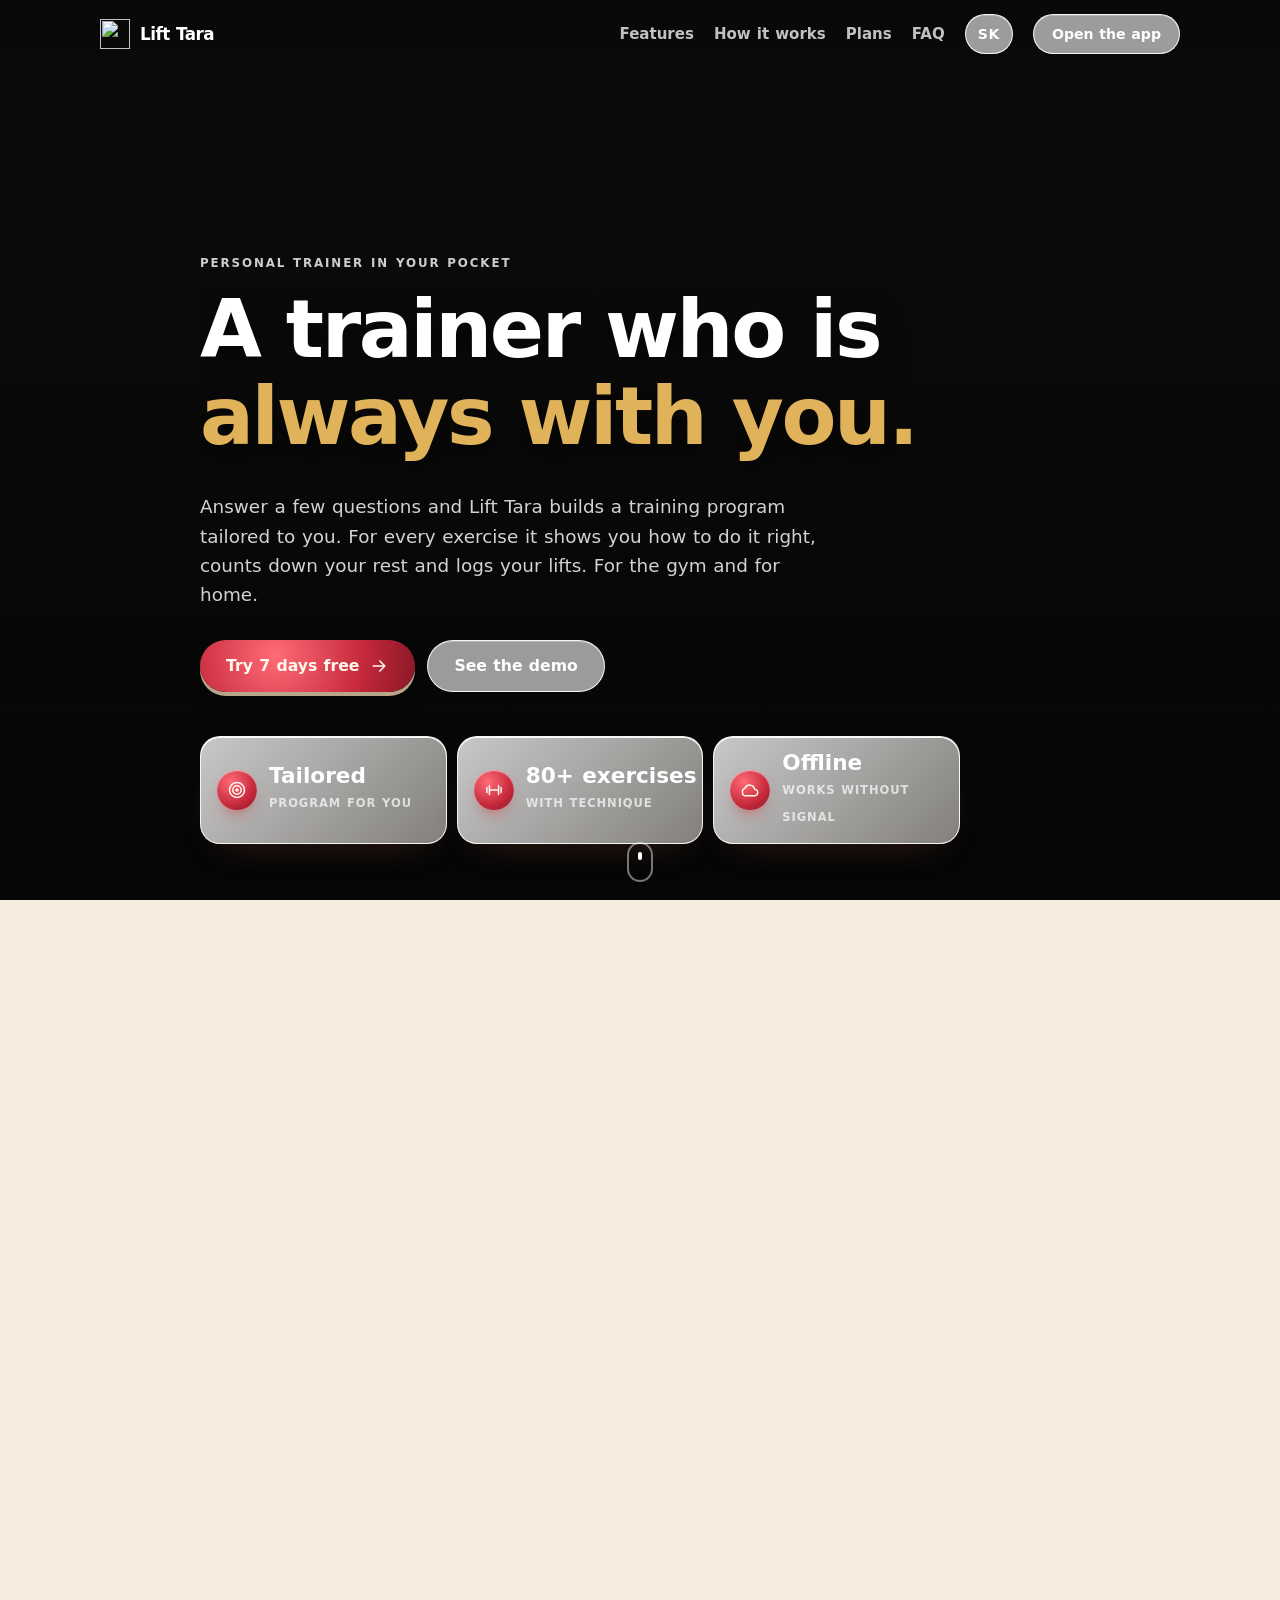
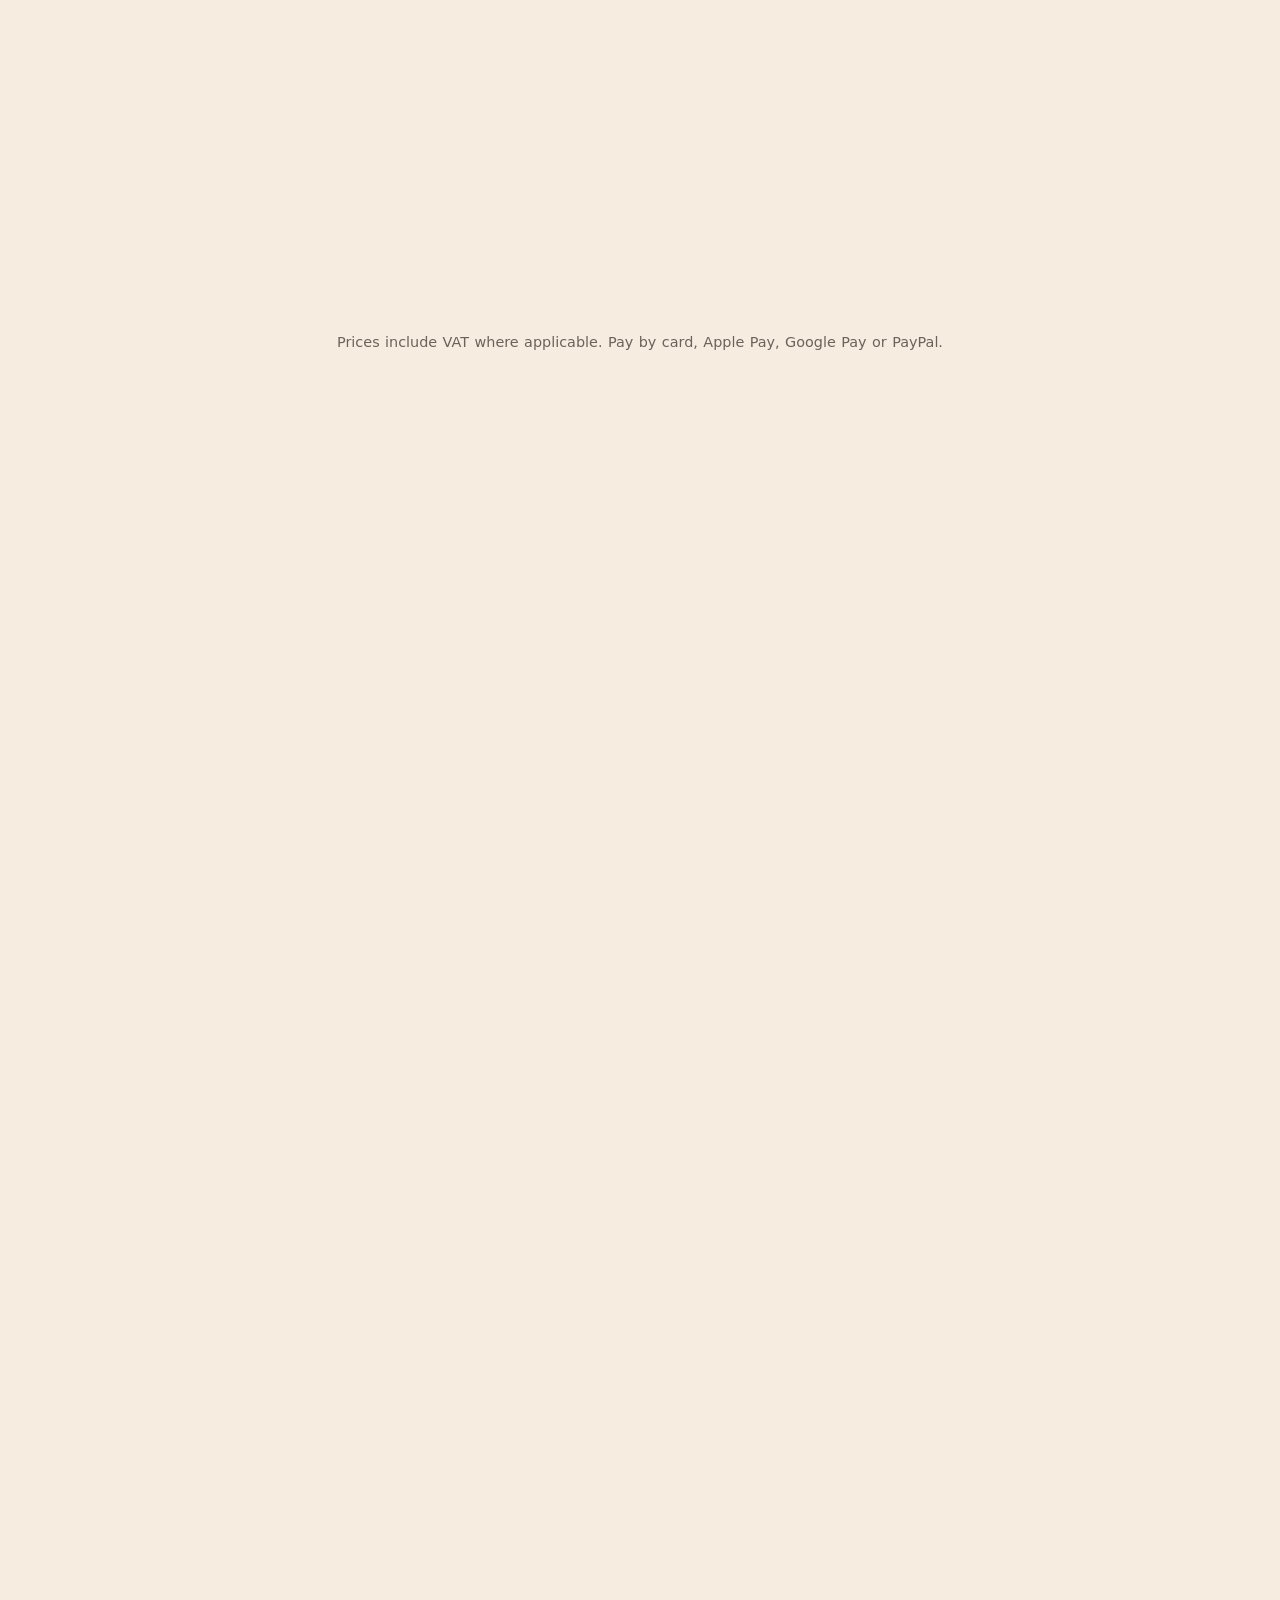
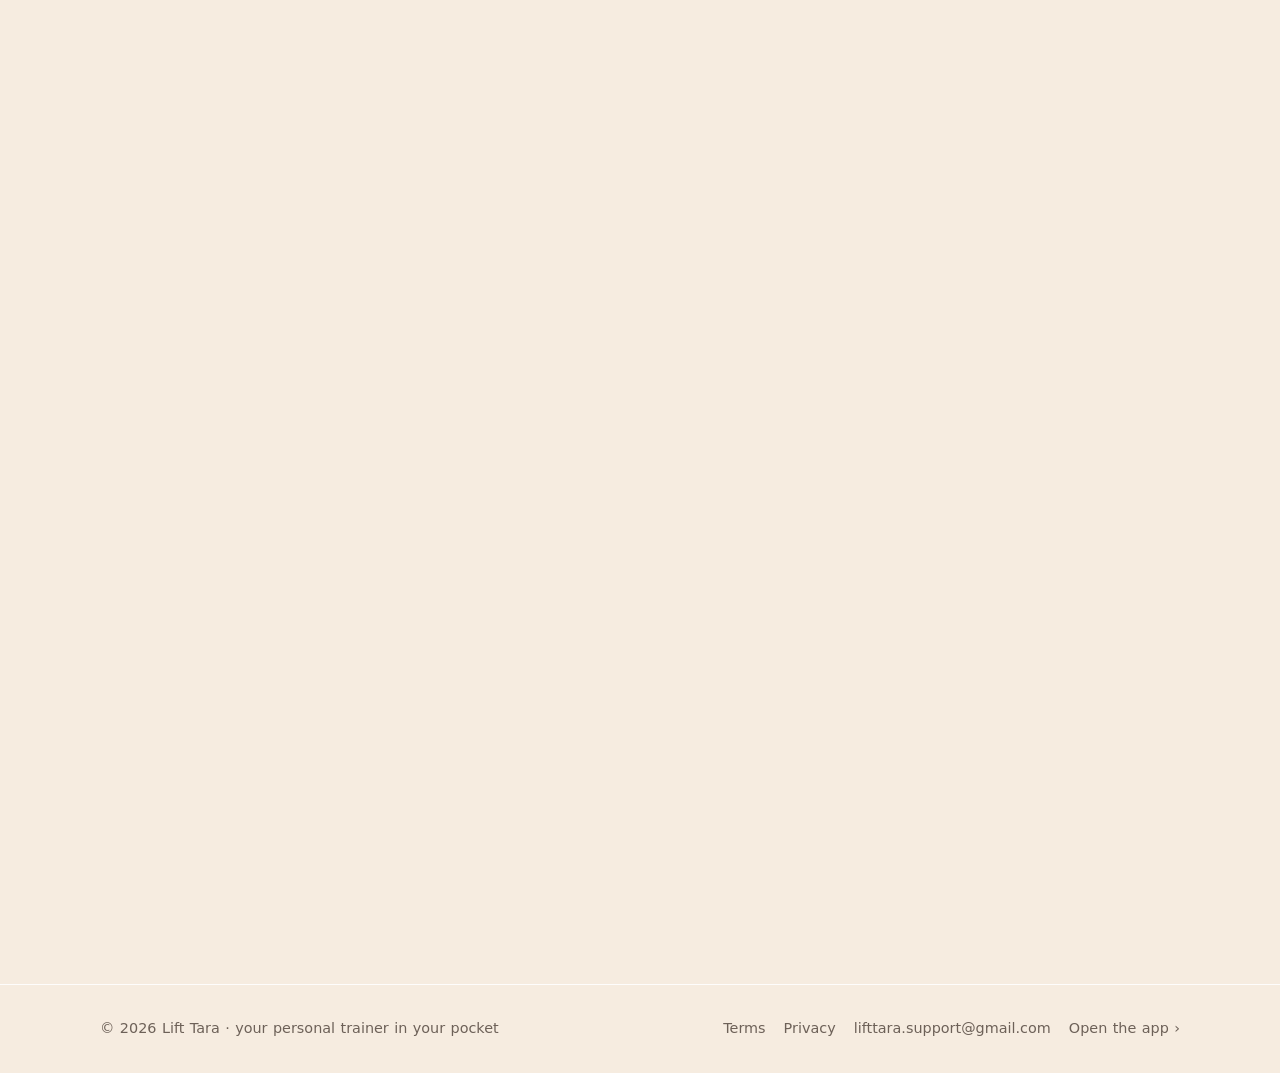
==== commit 929297cf: "Web: čísla krokov bez guliek – veľké číslo s prechodom zlatá → červená Co-Authored-By: Claude Opus 5" ====
--- a/en/index.html
+++ b/en/index.html
@@ -32,7 +32,7 @@
   <meta name="twitter:image" content="https://lifttara.github.io/icons/og.jpg?v=1">
   <link rel="preload" as="image" href="../icons/hero.jpg">
   <style>html, body { background: #15100e; } @media (prefers-color-scheme: light) { html, body { background: #f7f1e6; } }</style>
-  <link rel="stylesheet" href="../css/web.css?v=14">
+  <link rel="stylesheet" href="../css/web.css?v=15">
   <script type="application/ld+json">
 [
  {
--- a/css/web.css
+++ b/css/web.css
@@ -512,3 +512,12 @@
 @media (hover: hover) { .step:hover .num { transform: scale(1.08) rotate(-6deg); } }
 /* guľky v jednej farbe – lesklá červená (bez striedania farieb) */
 .step:nth-child(n) .num, .feat-grid .card:nth-child(n) .ic { background: var(--pill-red) !important; box-shadow: 0 14px 24px -10px rgba(216, 48, 63, .85), inset 0 1px 1px rgba(255, 255, 255, .6), inset 0 -4px 8px rgba(80, 10, 18, .35) !important; }
+/* čísla krokov – bez guliek: veľké plné číslo s prechodom zlatá → červená a krátkou čiarou */
+.step:nth-child(n) .num {
+  width: auto !important; height: auto !important; border-radius: 0 !important; display: inline-block !important; box-shadow: none !important;
+  font-family: var(--font) !important; font-weight: 800 !important; font-size: 4.2rem !important; line-height: .9 !important; letter-spacing: -.06em !important;
+  background: linear-gradient(135deg, #f6d79a 0%, #e9b75c 35%, #d8303f 100%) !important; -webkit-background-clip: text !important; background-clip: text !important;
+  color: transparent !important; -webkit-text-stroke: 0 !important; text-shadow: none !important; margin-bottom: 22px !important; padding-bottom: 14px; position: relative;
+}
+.step .num::after { content: "" !important; top: auto !important; left: 0 !important; bottom: 0; width: 44px !important; height: 4px !important; border-radius: 999px !important; background: var(--pill-red) !important; box-shadow: 0 4px 12px rgba(216, 48, 63, .6); }
+@media (hover: hover) { .step:hover .num { transform: translateX(6px) !important; } }
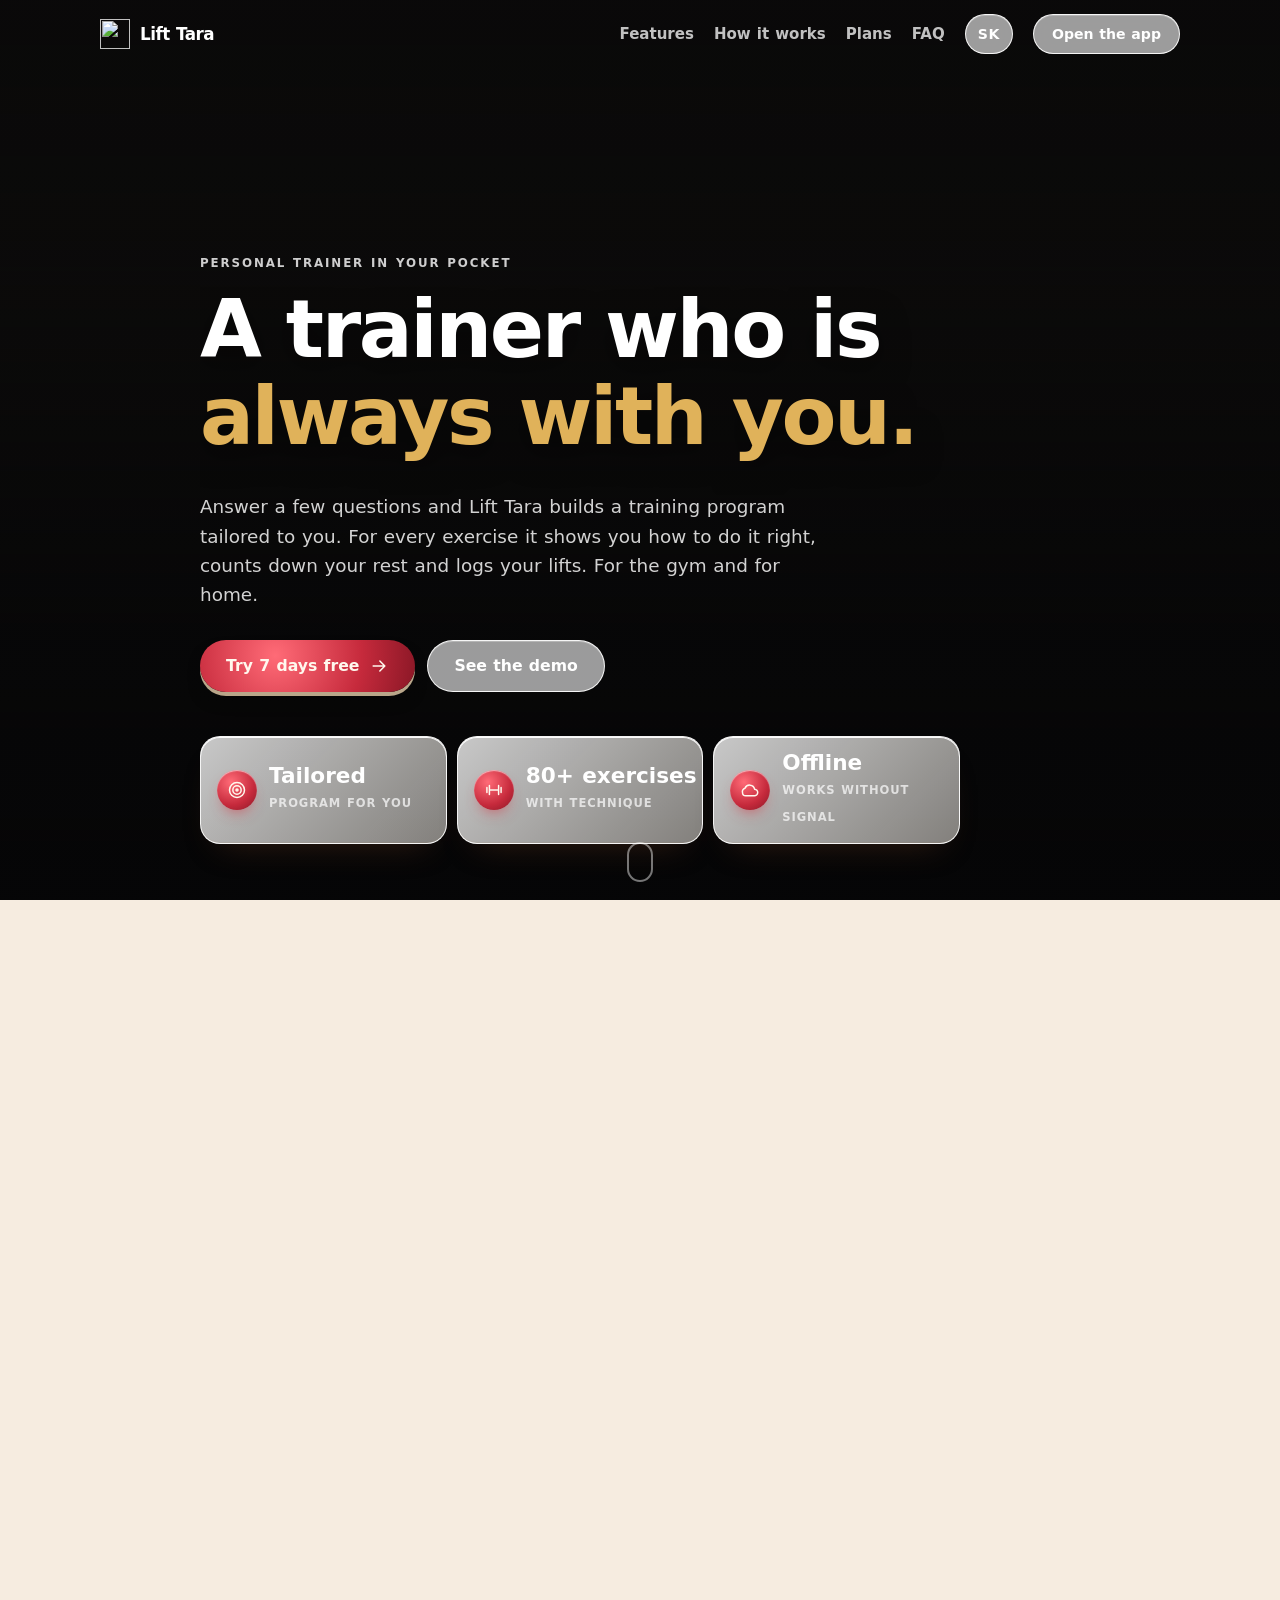
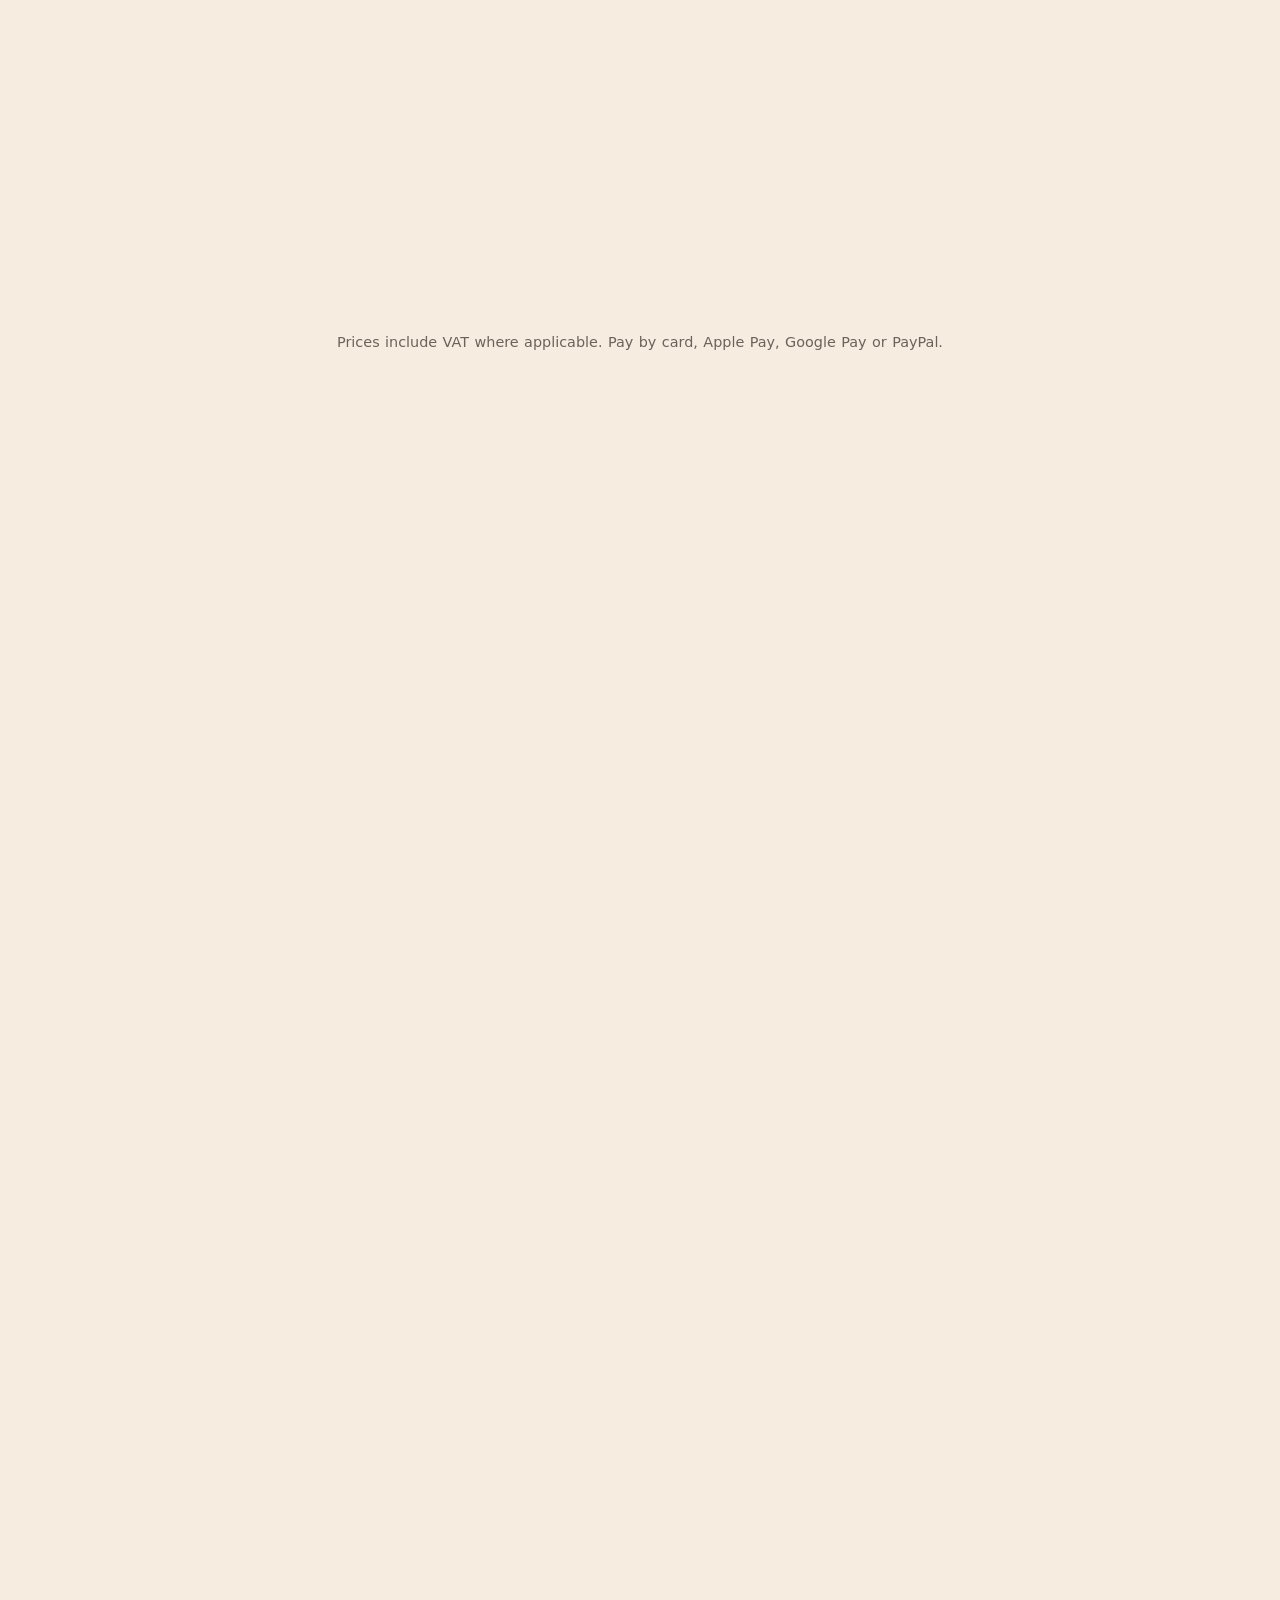
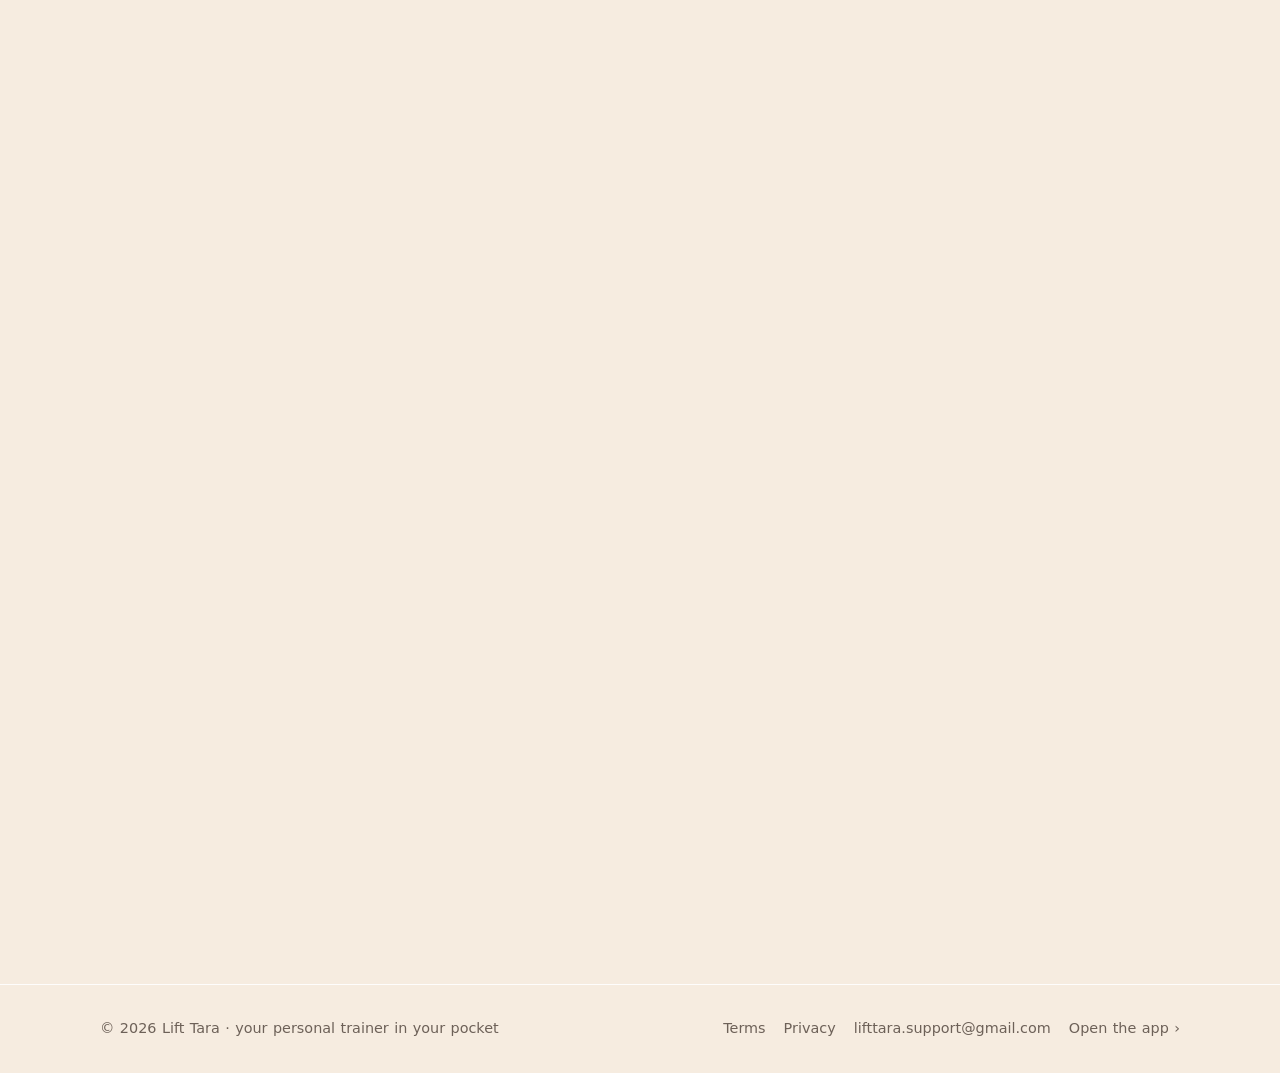
==== commit ac7cd043: "Referrer-Policy (strict-origin-when-cross-origin) Co-Authored-By: Claude Opus 5.5 <noreply@anthropic" ====
--- a/en/index.html
+++ b/en/index.html
@@ -2,6 +2,7 @@
 <html lang="en">
 <head>
   <meta charset="utf-8">
+  <meta name="referrer" content="strict-origin-when-cross-origin">
   <meta name="viewport" content="width=device-width, initial-scale=1, viewport-fit=cover">
   <meta http-equiv="Content-Security-Policy" content="default-src 'self'; script-src 'self'; style-src 'self' 'sha256-IAyDNT/6G2NaZTyTSdvAUQ/pFZrWGkqhx0Gfecst/xU='; img-src 'self' data:; font-src 'self'; connect-src 'self'; object-src 'none'; base-uri 'self'; form-action 'self'; upgrade-insecure-requests">
   <title>Lift Tara – your personal trainer in your pocket</title>
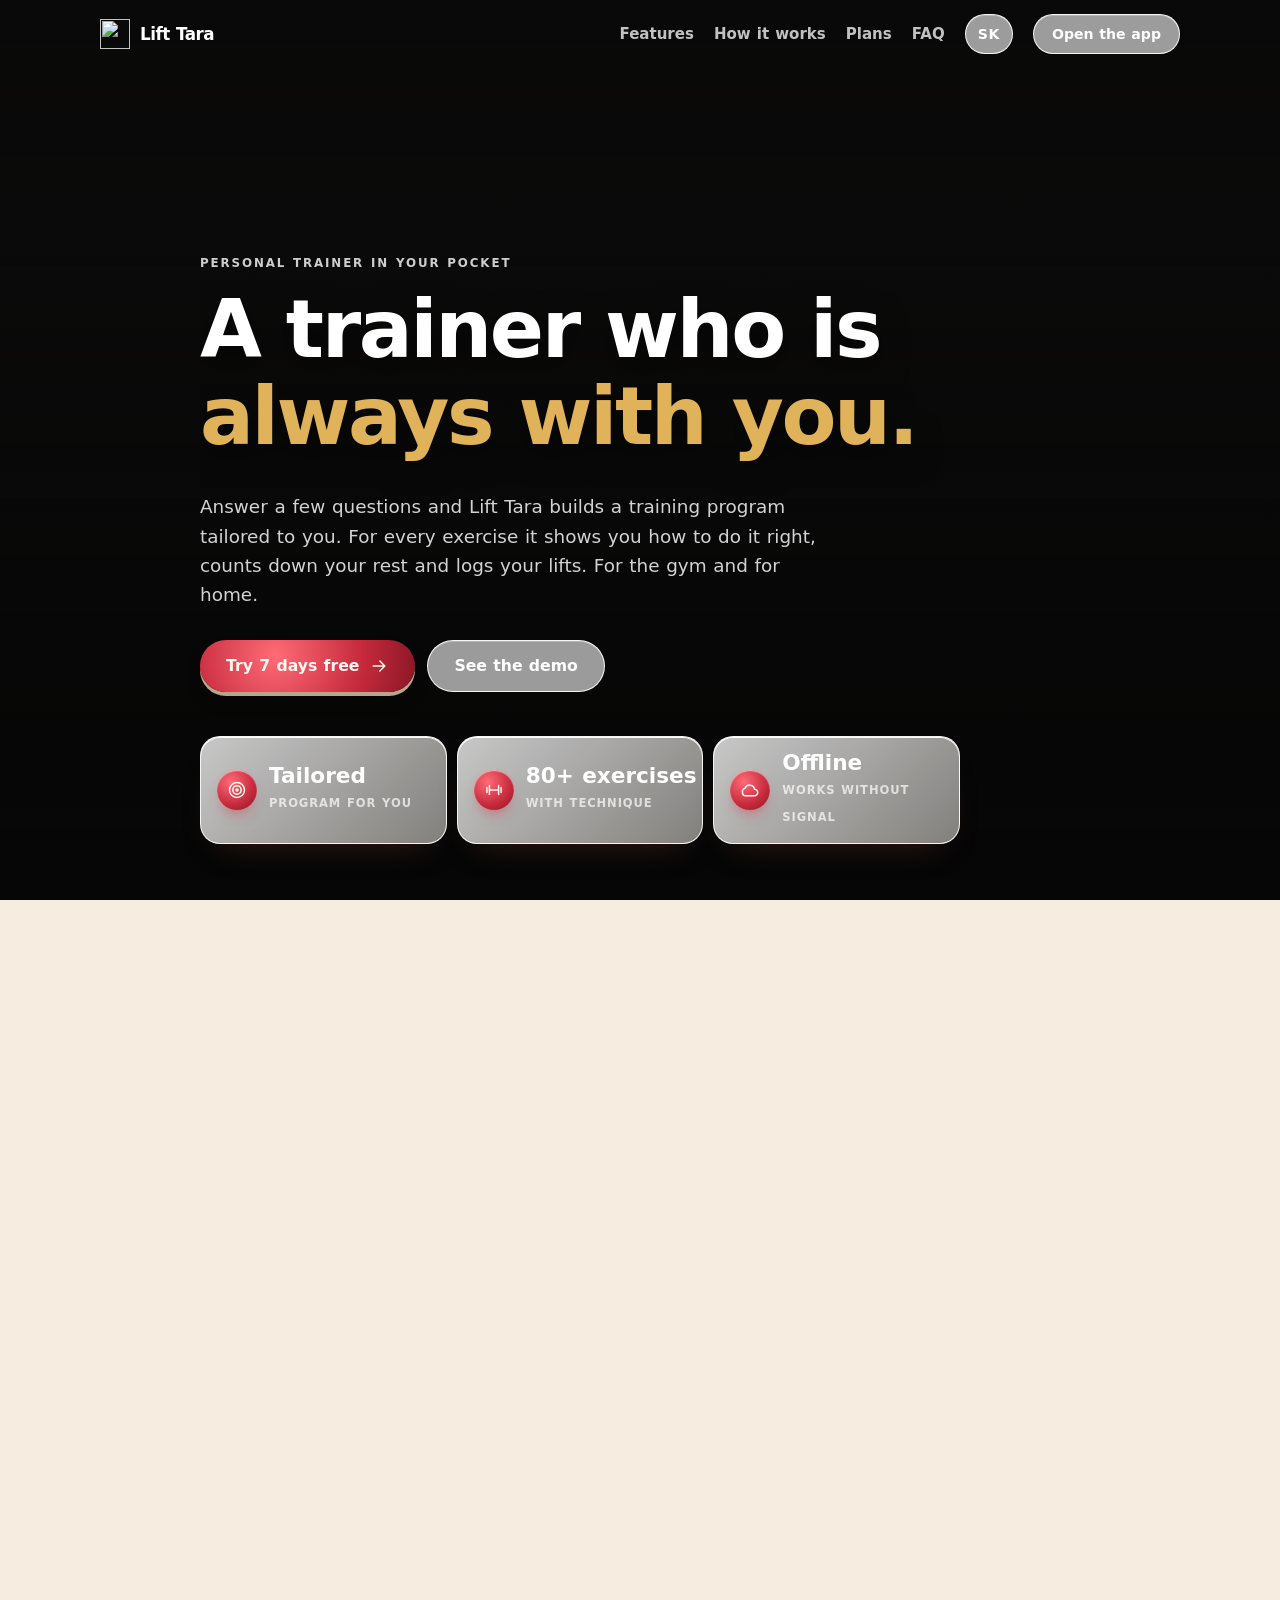
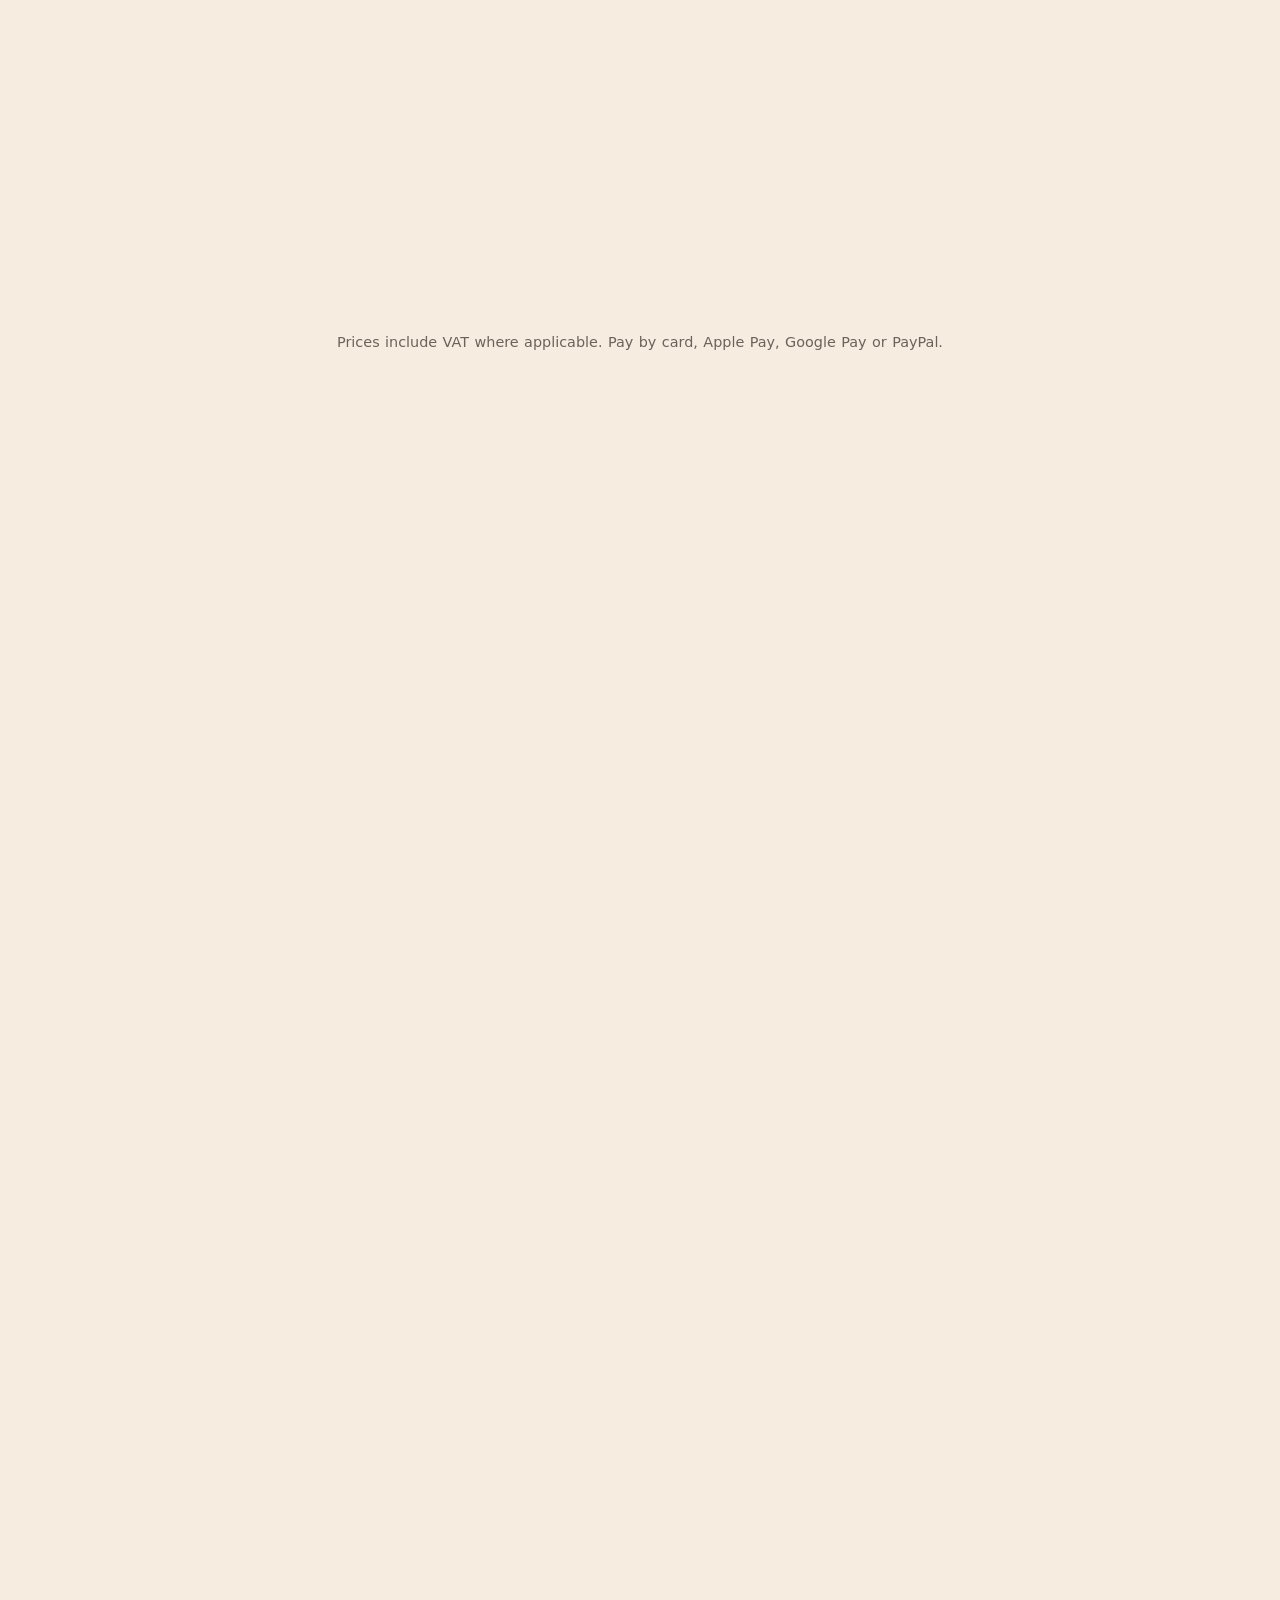
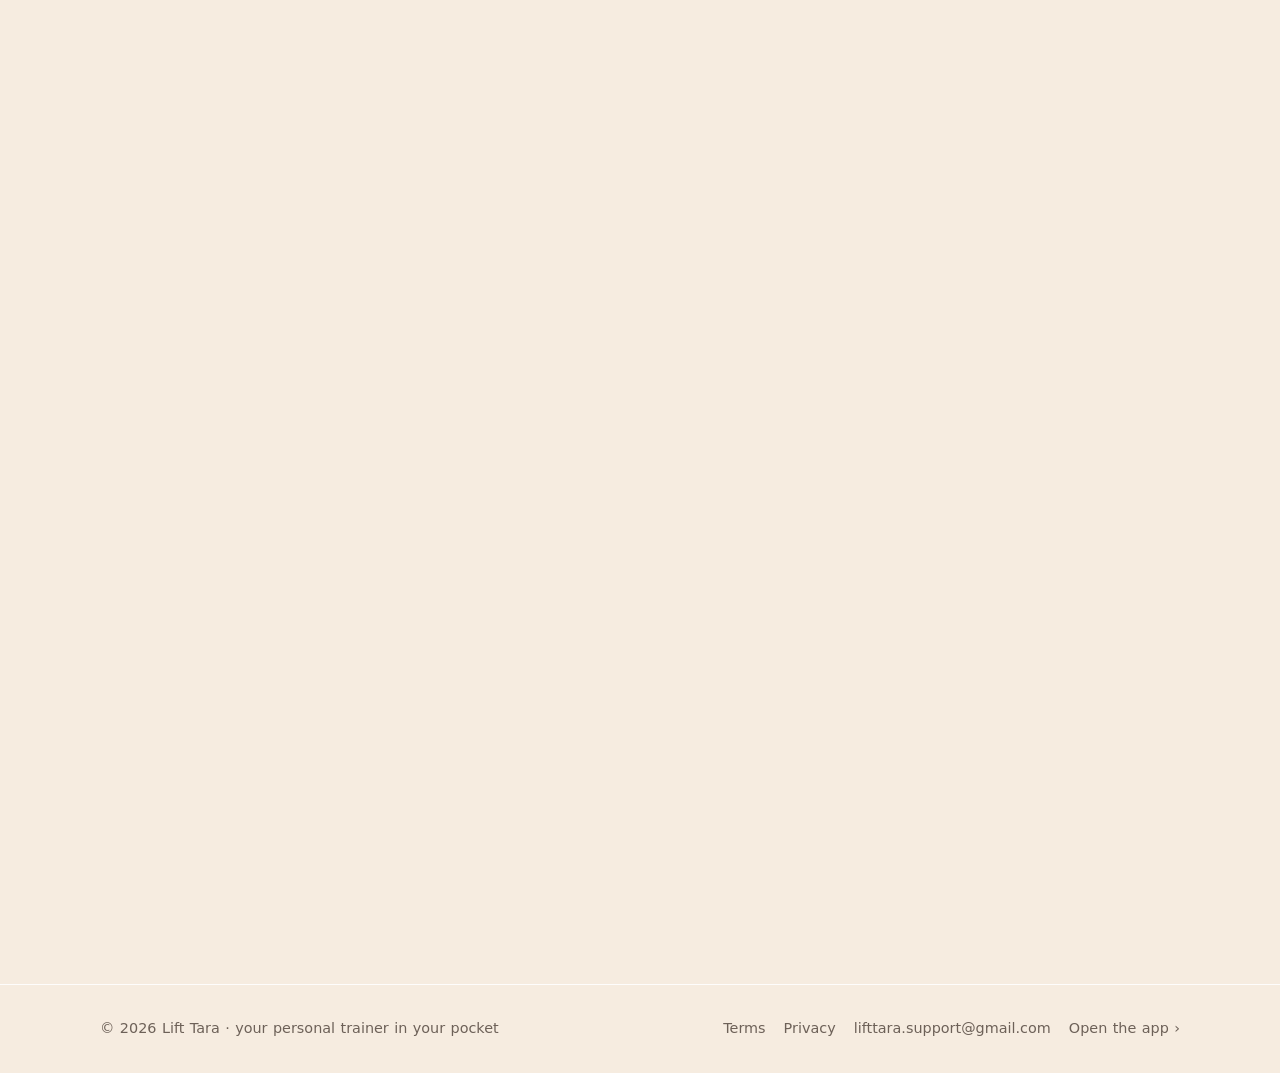
==== commit 5f58d18f: "Web: preč ikona myšky v úvode, viac miesta pod hlavičkou Co-Authored-By: Claude Opus 5.5 <noreply@an" ====
--- a/en/index.html
+++ b/en/index.html
@@ -33,7 +33,7 @@
   <meta name="twitter:image" content="https://lifttara.github.io/icons/og.jpg?v=1">
   <link rel="preload" as="image" href="../icons/hero.jpg">
   <style>html, body { background: #15100e; } @media (prefers-color-scheme: light) { html, body { background: #f7f1e6; } }</style>
-  <link rel="stylesheet" href="../css/web.css?v=15">
+  <link rel="stylesheet" href="../css/web.css?v=16">
   <script type="application/ld+json">
 [
  {
@@ -142,7 +142,6 @@
         </div>
         <div class="tiles"><div class="tile"><span class="ti"><svg class="i" viewBox="0 0 24 24" aria-hidden="true"><circle cx="12" cy="12" r="9"/><circle cx="12" cy="12" r="5"/><circle cx="12" cy="12" r="1.2"/></svg></span><div><b>Tailored</b><span>program for you</span></div></div><div class="tile"><span class="ti"><svg class="i" viewBox="0 0 24 24" aria-hidden="true"><path d="M6.5 6.5v11M17.5 6.5v11M3.5 9v6M20.5 9v6M6.5 12h11"/></svg></span><div><b>80+ exercises</b><span>with technique</span></div></div><div class="tile"><span class="ti"><svg class="i" viewBox="0 0 24 24" aria-hidden="true"><path d="M3 15a4 4 0 0 0 4 4h10a4 4 0 0 0 .5-8A6 6 0 0 0 6 10a4 4 0 0 0-3 5z"/></svg></span><div><b>Offline</b><span>works without signal</span></div></div></div>
       </div>
-      <span class="scroll-hint" aria-hidden="true"></span>
     </section>
 
     <section id="funkcie" class="section">
--- a/css/web.css
+++ b/css/web.css
@@ -86,7 +86,7 @@
 @media (max-width: 760px) { .menu a:not(.btn) { display: none; } }
 
 /* ---------- Úvod na celú obrazovku ---------- */
-.hero-section { position: relative; min-height: 100svh; display: flex; align-items: flex-end; color: #fff; overflow: hidden; isolation: isolate; padding: 120px 0 56px; }
+.hero-section { position: relative; min-height: 100svh; display: flex; align-items: flex-end; color: #fff; overflow: hidden; isolation: isolate; padding: 150px 0 56px; }
 .hero-bg { position: absolute; inset: -8% 0; z-index: -2; background: #111 url(../icons/hero.jpg) 50% 40% / cover no-repeat; translate: 0 var(--py, 0px); animation: photo-in 1.4s var(--ease) both, kenburns 26s ease-in-out 1.4s infinite alternate; }
 .hero-section::after { content: ""; position: absolute; inset: 0; z-index: -1; background: linear-gradient(180deg, rgba(6, 6, 7, .45) 0%, rgba(6, 6, 7, .25) 30%, rgba(6, 6, 7, .78) 70%, rgba(6, 6, 7, .97) 100%); }
 @keyframes photo-in { from { opacity: 0; transform: scale(1.15); } }
@@ -103,10 +103,6 @@
 .tile b { display: block; font-size: 1.35rem; font-weight: 800; letter-spacing: -.02em; line-height: 1.1; white-space: nowrap; }
 .tile span { font-size: .72rem; font-weight: 700; letter-spacing: .08em; text-transform: uppercase; color: rgba(255, 255, 255, .7); }
 @media (max-width: 640px) { .tiles { grid-template-columns: 1fr 1fr; } .tiles .tile:last-child { grid-column: span 2; } .tile .ti { width: 34px; height: 34px; } }
-.scroll-hint { position: absolute; left: 50%; bottom: 18px; width: 26px; height: 40px; margin-left: -13px; border: 2px solid rgba(255, 255, 255, .45); border-radius: 14px; }
-.scroll-hint::after { content: ""; position: absolute; left: 50%; top: 8px; width: 4px; height: 8px; margin-left: -2px; border-radius: 2px; background: #fff; animation: scroll-dot 1.8s ease-in-out infinite; }
-@keyframes scroll-dot { 0% { opacity: 0; transform: translateY(0); } 40% { opacity: 1; } 100% { opacity: 0; transform: translateY(12px); } }
-@media (max-width: 640px) { .scroll-hint { display: none; } }
 
 /* nábeh úvodu */
 .hero-in > * { animation: soft-up .8s var(--ease) both; }
